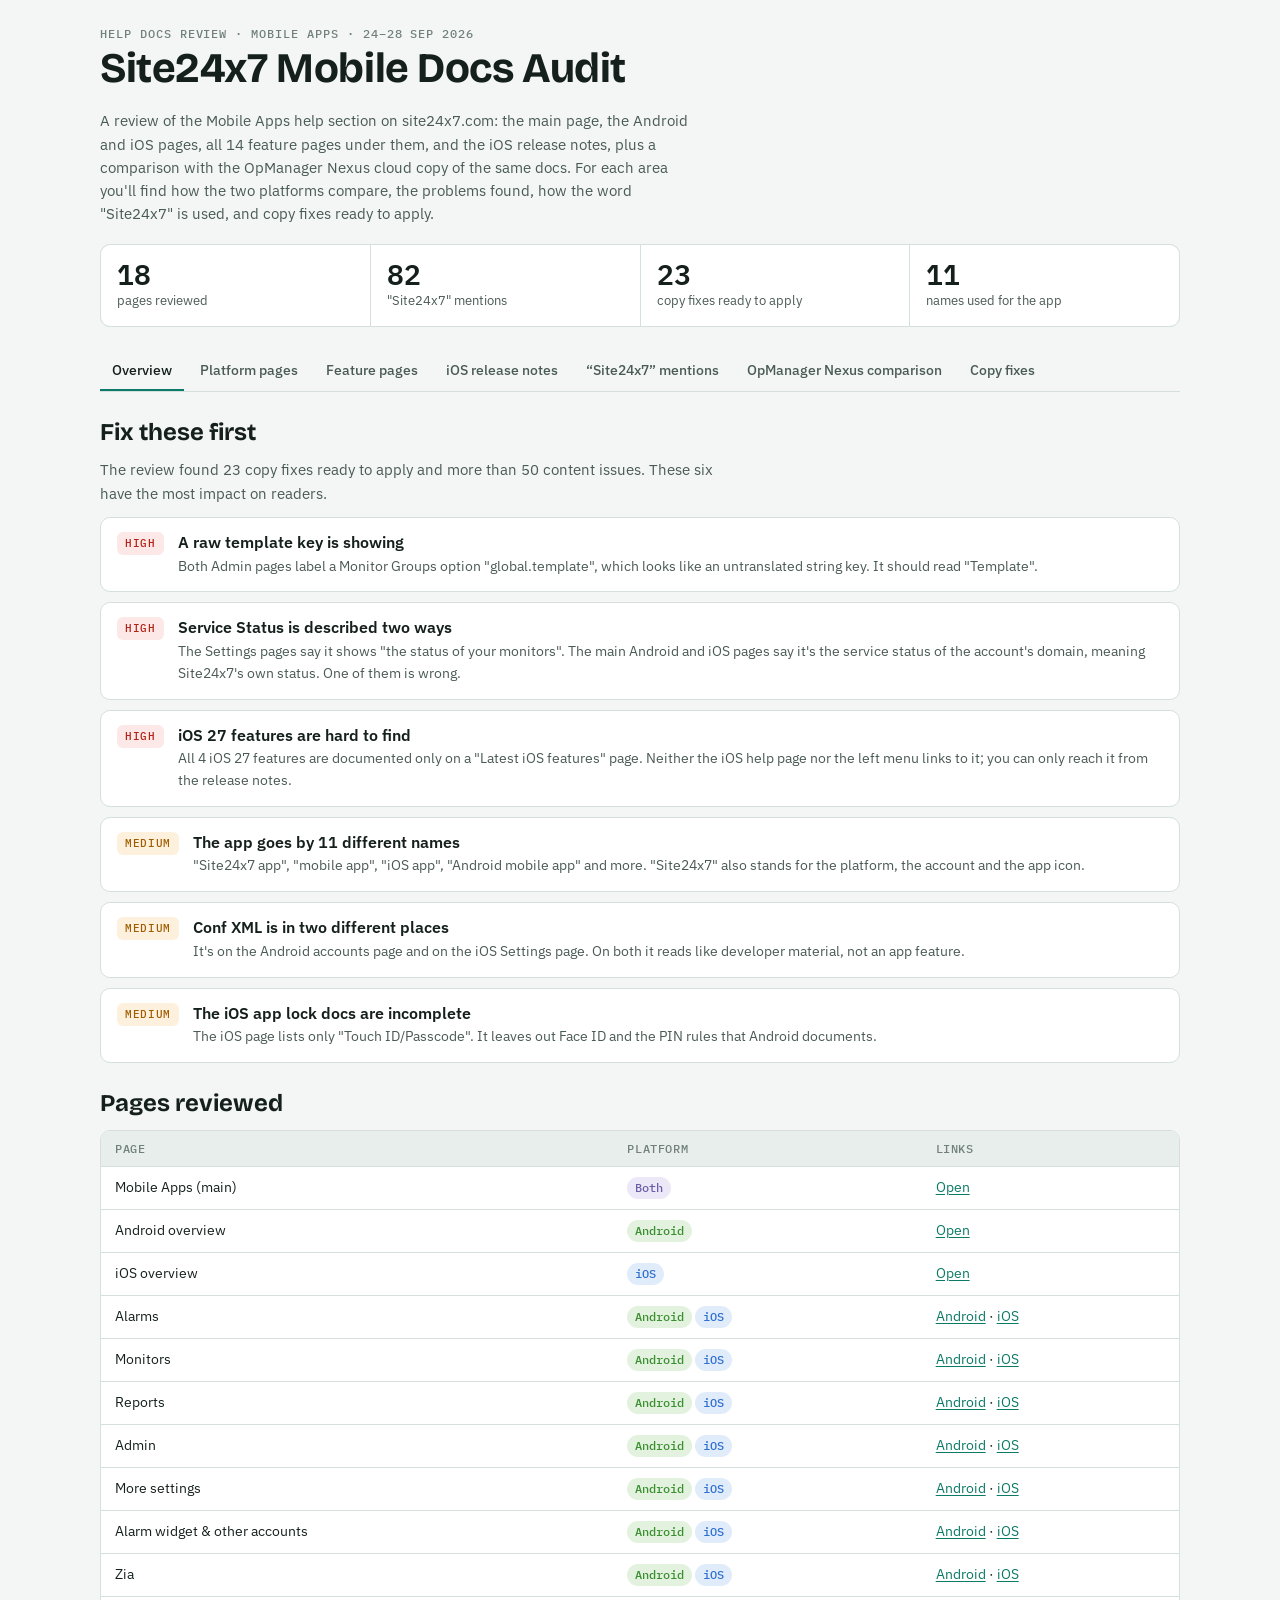
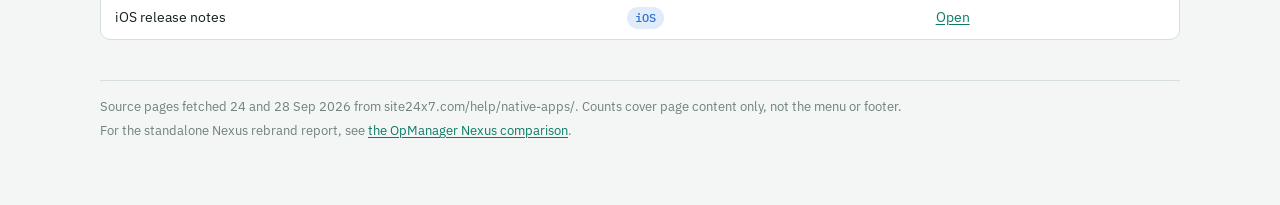
==== audit/index.html @ b295de71 "Add full Site24x7 mobile docs audit under /audit Link it from the Nexus comparison and back, and des" ====
<!doctype html>
<html lang="en">
<head>
<meta charset="utf-8">
<meta name="viewport" content="width=device-width, initial-scale=1, viewport-fit=cover">
<meta name="robots" content="noindex, nofollow">
<meta name="description" content="Review of the Site24x7 Mobile Apps help pages, compared with their OpManager Nexus cloud copies.">
<title>Site24x7 Mobile Docs Audit</title>
<link rel="preconnect" href="https://fonts.googleapis.com">
<link rel="preconnect" href="https://fonts.gstatic.com" crossorigin>
<link rel="stylesheet" href="https://fonts.googleapis.com/css2?family=Bricolage+Grotesque:opsz,wght@12..96,500;12..96,700&family=IBM+Plex+Sans:wght@400;500;600&family=IBM+Plex+Mono:wght@400;500&display=swap">
<style>
:root{
  --ground:#F3F6F5; --surface:#FFFFFF; --sunk:#E8EEEC; --ink:#15201D; --ink-2:#4A5A55; --ink-3:#71807B;
  --line:#D5DFDC; --accent:#0B7A66; --accent-ink:#FFFFFF; --accent-soft:#DDF1EC;
  --android:#3A8F2F; --android-soft:#E3F2DF; --ios:#2F6FD0; --ios-soft:#E1ECFB; --both:#6B5CA8; --both-soft:#ECE8F7;
  --crit:#B42318; --crit-soft:#FCE9E7; --warn:#A15C00; --warn-soft:#FDF0DC;
  --display:"Bricolage Grotesque", "Avenir Next", system-ui, sans-serif;
  --body:"IBM Plex Sans", system-ui, -apple-system, "Segoe UI", sans-serif;
  --mono:"IBM Plex Mono", ui-monospace, "SF Mono", Menlo, monospace;
}
@media (prefers-color-scheme: dark){
  :root:not([data-theme="light"]){
    color-scheme:dark;
    --ground:#0F1614; --surface:#16201D; --sunk:#1D2926; --ink:#E6EEEB; --ink-2:#A9B8B3; --ink-3:#7F8F8A;
    --line:#2A3834; --accent:#3CC4A6; --accent-ink:#06201A; --accent-soft:#163A32;
    --android:#7BCB6E; --android-soft:#1C3319; --ios:#78A8F2; --ios-soft:#172A45; --both:#AD9EEA; --both-soft:#2A2442;
    --crit:#F2877C; --crit-soft:#3A1C19; --warn:#EDB25C; --warn-soft:#3A2A12;
  }
}
:root[data-theme="dark"]{
  color-scheme:dark;
  --ground:#0F1614; --surface:#16201D; --sunk:#1D2926; --ink:#E6EEEB; --ink-2:#A9B8B3; --ink-3:#7F8F8A;
  --line:#2A3834; --accent:#3CC4A6; --accent-ink:#06201A; --accent-soft:#163A32;
  --android:#7BCB6E; --android-soft:#1C3319; --ios:#78A8F2; --ios-soft:#172A45; --both:#AD9EEA; --both-soft:#2A2442;
  --crit:#F2877C; --crit-soft:#3A1C19; --warn:#EDB25C; --warn-soft:#3A2A12;
}
*{box-sizing:border-box}
img{max-width:100%}
[hidden]{display:none!important}
body{background:var(--ground);color:var(--ink);font:15px/1.55 var(--body);margin:0}
a{color:var(--accent);text-underline-offset:2px}
a:focus-visible,button:focus-visible,input:focus-visible,select:focus-visible{outline:2px solid var(--accent);outline-offset:2px}
.wrap{max-width:1120px;margin:0 auto;padding-inline:20px;padding-block:28px 64px}
header.top{display:grid;gap:18px;margin-bottom:22px}
.eyebrow{font:500 12px/1 var(--mono);letter-spacing:.08em;text-transform:uppercase;color:var(--ink-3)}
h1{font:700 clamp(28px,4.2vw,42px)/1.08 var(--display);margin:6px 0 0;text-wrap:balance;letter-spacing:-.01em}
.lede{color:var(--ink-2);max-width:66ch;margin:0}
.stats{display:grid;grid-template-columns:repeat(4,minmax(0,1fr));gap:1px;background:var(--line);border:1px solid var(--line);border-radius:10px;overflow:hidden}
.stat{background:var(--surface);padding:14px 16px;display:grid;gap:2px}
.stat b{font:600 28px/1.1 var(--mono);font-variant-numeric:tabular-nums}
.stat span{color:var(--ink-2);font-size:13px}
nav.tabs{position:sticky;top:env(safe-area-inset-top,0px);z-index:5;background:var(--ground);display:flex;gap:4px;overflow-x:auto;border-bottom:1px solid var(--line);margin-bottom:26px;scrollbar-width:none}
nav.tabs button{flex:none;background:none;border:0;border-bottom:2px solid transparent;color:var(--ink-2);font:500 14px var(--body);padding:12px 12px 10px;cursor:pointer}
nav.tabs button[aria-selected="true"]{color:var(--ink);border-bottom-color:var(--accent)}
nav.tabs button:hover{color:var(--ink)}
section.panel{display:grid;gap:26px}
h2{font:700 24px/1.2 var(--display);margin:0;text-wrap:balance}
h3{font:600 16px/1.3 var(--body);margin:0}
p{margin:0}
.intro{color:var(--ink-2);max-width:70ch}
.block{display:grid;gap:12px}
.card{background:var(--surface);border:1px solid var(--line);border-radius:10px;padding:18px}
.tablebox{overflow-x:auto;border:1px solid var(--line);border-radius:10px;background:var(--surface)}
table{border-collapse:collapse;width:100%;font-size:14px}
th,td{text-align:left;padding:10px 14px;border-bottom:1px solid var(--line);vertical-align:top}
th{font:500 12px var(--mono);letter-spacing:.05em;text-transform:uppercase;color:var(--ink-3);background:var(--sunk);white-space:nowrap}
tr:last-child td{border-bottom:0}
td.num{font-family:var(--mono);font-variant-numeric:tabular-nums;text-align:right;white-space:nowrap}
.q{font-family:var(--mono);font-size:13px;background:var(--sunk);padding:1px 5px;border-radius:4px;word-break:break-word}
.pill{display:inline-flex;align-items:center;gap:5px;font:500 12px/1 var(--mono);padding:5px 8px;border-radius:999px;white-space:nowrap}
.p-android{background:var(--android-soft);color:var(--android)}
.p-ios{background:var(--ios-soft);color:var(--ios)}
.p-both{background:var(--both-soft);color:var(--both)}
.yes{color:var(--accent);font-weight:600}
.no{color:var(--ink-3)}
.prio{display:grid;gap:10px;counter-reset:p;padding:0;margin:0;list-style:none}
.prio li{display:grid;grid-template-columns:auto 1fr;gap:14px;align-items:start;background:var(--surface);border:1px solid var(--line);border-radius:10px;padding:14px 16px}
.sev{font:500 11px/1 var(--mono);letter-spacing:.06em;text-transform:uppercase;padding:6px 8px;border-radius:6px;white-space:nowrap}
.sev.crit{background:var(--crit-soft);color:var(--crit)}
.sev.warn{background:var(--warn-soft);color:var(--warn)}
.prio p{color:var(--ink-2);font-size:14px;margin-top:3px}
.two{display:grid;grid-template-columns:repeat(2,minmax(0,1fr));gap:16px}
ul.plain{margin:0;padding-left:18px;display:grid;gap:6px}
ul.plain li::marker{color:var(--ink-3)}
.issues{margin:0;padding:0;list-style:none;display:grid;gap:8px}
.issues li{padding:10px 12px 10px 14px;border-left:3px solid var(--warn);background:var(--surface);border-radius:0 8px 8px 0;font-size:14px}
.issues li.crit{border-left-color:var(--crit)}
.chips{display:flex;flex-wrap:wrap;gap:6px}
.chip{background:var(--surface);border:1px solid var(--line);color:var(--ink-2);font:500 13px var(--body);padding:7px 12px;border-radius:999px;cursor:pointer}
.chip[aria-pressed="true"]{background:var(--ink);color:var(--ground);border-color:var(--ink)}
.feat-head{display:flex;flex-wrap:wrap;justify-content:space-between;gap:10px;align-items:baseline}
.srcs{font-size:13px;color:var(--ink-3);display:flex;gap:12px}
.common{font-size:14px;color:var(--ink-2)}
.common b{color:var(--ink)}
.bars{display:grid;gap:10px}
.bar-row{display:grid;grid-template-columns:minmax(120px,190px) 1fr;gap:12px;align-items:center}
.bar-label{font-size:13px;color:var(--ink-2)}
.bar-set{display:grid;gap:3px}
.bar{display:flex;align-items:center;gap:8px;font:500 12px var(--mono);font-variant-numeric:tabular-nums;color:var(--ink-2)}
.bar i{display:block;height:12px;border-radius:0 3px 3px 0;min-width:2px}
.bar.a i{background:var(--android)} .bar.i i{background:var(--ios)} .bar.s i{background:var(--both)}
.legend{display:flex;gap:14px;font-size:13px;color:var(--ink-2);flex-wrap:wrap}
.legend span::before{content:"";display:inline-block;width:10px;height:10px;border-radius:2px;margin-right:6px;vertical-align:-1px;background:var(--c)}
.names{display:grid;grid-template-columns:repeat(auto-fill,minmax(230px,1fr));gap:8px}
.name{background:var(--surface);border:1px solid var(--line);border-radius:8px;padding:10px 12px;display:grid;gap:3px}
.name code{font:500 13px var(--mono)}
.name span{font-size:12px;color:var(--ink-3)}
.filters{display:flex;flex-wrap:wrap;gap:10px;align-items:center}
.filters input,.filters select{font:14px var(--body);color:var(--ink);background:var(--surface);border:1px solid var(--line);border-radius:8px;padding:8px 10px}
.filters input{flex:1 1 220px;min-width:0}
.count{font:500 13px var(--mono);color:var(--ink-3)}
.copy{background:none;border:1px solid var(--line);color:var(--ink-2);font:500 12px var(--mono);padding:4px 8px;border-radius:6px;cursor:pointer;white-space:nowrap}
.copy:hover{color:var(--ink);border-color:var(--ink-3)}
.fix-new{color:var(--accent)}
footer{margin-top:40px;padding-top:16px;border-top:1px solid var(--line);font-size:13px;color:var(--ink-3);display:grid;gap:4px}
@media (max-width:760px){
  .stats{grid-template-columns:repeat(2,minmax(0,1fr))}
  .two{grid-template-columns:1fr}
  .bar-row{grid-template-columns:1fr;gap:4px}
  .wrap{padding-inline:16px}
}
@media (prefers-reduced-motion:no-preference){ .panel{animation:fade .2s ease-out} @keyframes fade{from{opacity:.4}to{opacity:1}} }
</style>
</head>
<body>
<div class="wrap">
  <header class="top">
    <div>
      <div class="eyebrow">Help docs review · Mobile Apps · 24–28 Sep 2026</div>
      <h1>Site24x7 Mobile Docs Audit</h1>
    </div>
    <p class="lede">A review of the Mobile Apps help section on site24x7.com: the main page, the Android and iOS pages, all 14 feature pages under them, and the iOS release notes, plus a comparison with the OpManager Nexus cloud copy of the same docs. For each area you'll find how the two platforms compare, the problems found, how the word "Site24x7" is used, and copy fixes ready to apply.</p>
    <div class="stats" role="list">
      <div class="stat" role="listitem"><b>18</b><span>pages reviewed</span></div>
      <div class="stat" role="listitem"><b>82</b><span>"Site24x7" mentions</span></div>
      <div class="stat" role="listitem"><b>23</b><span>copy fixes ready to apply</span></div>
      <div class="stat" role="listitem"><b>11</b><span>names used for the app</span></div>
    </div>
  </header>

  <nav class="tabs" role="tablist" aria-label="Sections" id="tabs"></nav>
  <main id="view"></main>

  <footer>
    <span>Source pages fetched 24 and 28 Sep 2026 from site24x7.com/help/native-apps/. Counts cover page content only, not the menu or footer.</span>
    <span>For the standalone Nexus rebrand report, see <a href="../">the OpManager Nexus comparison</a>.</span>
  </footer>
</div>

<script>
const H = "https://www.site24x7.com/help/native-apps/";
const esc = s => String(s).replace(/[&<>"]/g, c => ({"&":"&amp;","<":"&lt;",">":"&gt;",'"':"&quot;"}[c]));
const q = s => `<span class="q">${esc(s)}</span>`;
const pill = p => `<span class="pill p-${p.toLowerCase()}">${p}</span>`;
const yn = v => v === true ? '<span class="yes">Yes</span>' : v === false ? '<span class="no">No</span>' : esc(v);
const table = (head, rows) => `<div class="tablebox"><table><thead><tr>${head.map(h=>`<th>${h}</th>`).join("")}</tr></thead><tbody>${rows.map(r=>`<tr>${r.map(c=>`<td>${c}</td>`).join("")}</tr>`).join("")}</tbody></table></div>`;

/* ---------- data ---------- */
const PRIORITIES = [
  ["crit","A raw template key is showing","Both Admin pages label a Monitor Groups option \"global.template\", which looks like an untranslated string key. It should read \"Template\"."],
  ["crit","Service Status is described two ways","The Settings pages say it shows \"the status of your monitors\". The main Android and iOS pages say it's the service status of the account's domain, meaning Site24x7's own status. One of them is wrong."],
  ["crit","iOS 27 features are hard to find","All 4 iOS 27 features are documented only on a \"Latest iOS features\" page. Neither the iOS help page nor the left menu links to it; you can only reach it from the release notes."],
  ["warn","The app goes by 11 different names","\"Site24x7 app\", \"mobile app\", \"iOS app\", \"Android mobile app\" and more. \"Site24x7\" also stands for the platform, the account and the app icon."],
  ["warn","Conf XML is in two different places","It's on the Android accounts page and on the iOS Settings page. On both it reads like developer material, not an app feature."],
  ["warn","The iOS app lock docs are incomplete","The iOS page lists only \"Touch ID/Passcode\". It leaves out Face ID and the PIN rules that Android documents."]
];

const PAGES = [
  ["Mobile Apps (main)","Shared","", H, 17],
  ["Android overview","Android","", H+"android/", 6],
  ["iOS overview","iOS","", H+"ios/", 9],
  ["Alarms","Android","iOS", ["android/alarms.html","ios/alarms.html"], [1,2]],
  ["Monitors","Android","iOS", ["android/monitors.html","ios/monitors.html"], [2,2]],
  ["Reports","Android","iOS", ["android/reports.html","ios/reports.html"], [1,1]],
  ["Admin","Android","iOS", ["android/admin.html","ios/admin.html"], [10,10]],
  ["More settings","Android","iOS", ["android/android-settings.html","ios/ios-settings.html"], [3,3]],
  ["Alarm widget & other accounts","Android","iOS", ["android/msp-bu-accounts.html","ios/msp-bu-accounts.html"], [3,1]],
  ["Zia","Android","iOS", ["android/zia-bot.html","ios/zia-bot.html"], [4,4]],
  ["iOS release notes","iOS","", H+"ios/release-notes.html", 3]
];

const PLATFORM_MATRIX = [
  ["Multi-account and multi-data-center sign-in",true,true],["IT Health and Anomaly widgets",true,true],["Test notifications",true,true],
  ["Themes (dark, light, system)",true,true],["Time zone setting",true,true],["Better monitor details",true,true],
  ["Alarm shortcuts by long press",true,true],["Service status",true,true],["Try Demo (view-only)",true,true],["Zia",true,true],
  ["1x1 widget",true,false],["Share reports as PDF",false,true],["Comments language preference",false,true],["NOC View",false,true],["Siri Shortcuts",false,true]
];

const FEATURES = [
 {id:"alarms", name:"Alarms", match:"Close", paths:["android/alarms.html","ios/alarms.html"],
  lead:"Both pages group alerts by monitor name and severity and share the same structure. iOS adds two Apple Intelligence summaries and a long-press action menu.",
  common:"an Alarms/Anomalies filter; alarm status (Critical, Trouble, Down, Config Error) with counts; RCA for Trouble and Down alarms; comments; assigning technicians; an icon bar; home-screen shortcuts; anomaly filters.",
  diff:[["Downtime reasons","Not covered","Reasons section, plus an Apple Intelligence explanation (iOS 26)"],["Comment summary","Not covered","Apple Intelligence summary of the whole thread"],["Editing comments","\"Click Copy/Edit/Delete a comment\"","Long press to Copy, Edit or Delete"],["Long-press menu","Create Shortcut only","Technician, Assign, Maintenance, Delete, Create Shortcut"],["Shortcut steps","Long press the alarm","Long press the Site24x7 app icon"]],
  issues:[[0,"Both pages drop the icon name from one step: \"Click the  to assign a technician\" (Android) and \"Click on the to assign\" (iOS)."],[0,"The titles are capitalized differently: \"Android app: Alarms\" vs \"iOS App: Alarms\"."],[0,"Both say \"Click\" throughout, though touch screens use \"Tap\". iOS mixes the two."],[0,"The last intro bullet, \"Maximize monitoring effectiveness\", repeats the other bullets without adding a feature."]]},
 {id:"monitors", name:"Monitors", match:"Close", paths:["android/monitors.html","ios/monitors.html"],
  lead:"The two pages are nearly identical. iOS adds NOC View and drops Create Shortcut from the monitor menu.",
  common:"a Monitors / Monitor Types / Monitor Groups filter; a status count panel; the Summary, Outages History, Inventory, Log Report and Config Error tabs; server-only tabs; Poll Now, Schedule Maintenance, Suspend, Delete; Quick Add Monitor.",
  diff:[["Opening the monitor menu","Three-dots menu","Long press the monitor"],["Create Shortcut (1x1 widget)","Yes","Not listed"],["NOC View","Not covered","Up to 1,000 monitors per group as colored tiles"],["Log Report","Custom time frame","Custom time frame, plus a time filter"],["Graph icon entry","\"Performance Report\"","Labelled \"PDF Generation\", but the text describes the Performance Report"]],
  issues:[[1,"iOS: \"navigate tot he Monitor page\" is a typo."],[1,"iOS: the \"PDF Generation\" label doesn't match its text."],[0,"iOS: \"Monitors Types\" should be \"Monitor Types\"."],[0,"Both: the Monitor Types steps are garbled: \"Click the Monitors() and  Monitor Types option is the default option…\""],[0,"Both: \"OUTAGES HISTORY: Specify the duration…\" suggests the user enters something. The tab shows downtime periods."],[0,"Both: Processes says \"on your Windows server\". Check whether Linux servers are covered too."],[0,"Both: the tab names are in all capitals (SUMMARY, INVENTORY), unlike every other label."],[0,"iOS: \"We can display up to 1K monitors\" switches to \"we\"."],[0,"Both: the intro ends with filler (\"…will empower you to maintain optimal operational efficiency\")."]]},
 {id:"reports", name:"Reports", match:"Close", paths:["android/reports.html","ios/reports.html"],
  lead:"The shortest pair, about 200 words each. Both cover Outages and SLA reports, and iOS adds PDF sharing.",
  common:"open Reports from the bottom bar; Outages (duration, start, end, error message); SLAs (Availability, Response Time, Composite); a time and date filter.",
  diff:[["PDF sharing of outages","Not covered","Share icon, then pick an app"],["SLA wording","\"Help organizations define…\"","\"Our SLA management helps…\""]],
  issues:[[0,"Android: \"SLAs: Help organizations define…\" makes the report the subject of \"Help\", which doesn't read correctly."],[0,"Both: the page is thin. It has no steps for opening a single outage or SLA, and only 2 images (Android) and 3 (iOS)."],[0,"The main Android page lists RCA under reports, but this page never mentions RCA."]]},
 {id:"admin", name:"Admin", match:"Near identical", paths:["android/admin.html","ios/admin.html"],
  lead:"This is the longest pair, about 1,700 words each. The content is the same on both platforms; only capitalization and small wording differ.",
  common:"Inventory, User Management, Configuration Profile, Server Monitor, Poller, Operations, Report Settings, Share, Developer (Device Key) and IT Automation.",
  diff:[["Page title","\"Android app: Administrative actions\"","\"iOS app: Admin\""],["Operations Dashboard","One line","Adds \"Embed options are simple and valuable for a NOC.\""]],
  issues:[[1,"Both: a raw \"global.template\" key shows as an option label under Monitor Groups."],[0,"Android: the section list says \"Poller\" but the heading says \"Pollers\"."],[0,"Both: \"a Uptime Button\" and \"a SLA setting\" should be \"an\"."],[0,"iOS: \"Clicking theTag icon\" is missing a space."],[0,"Both: menu paths mix capitals, e.g. \"Admin > INVENTORY\" but \"Admin > Report Settings\"."],[0,"Both: grammar problems such as \"Help the monitor to operate using…\" and \"Get the list of users… and displays their role\"."],[0,"Both: \"Our system stores data for up to 30 days\" slips into \"we\" voice."],[0,"iOS: the Mobile Network Poller turns \"an Android device\" into a monitoring location. The iOS page needs a note that it's Android-only."],[0,"Both: check \"130 global monitoring locations\" against the current count."]]},
 {id:"settings", name:"More settings", match:"Least alike", paths:["android/android-settings.html","ios/ios-settings.html"],
  lead:"The platforms differ most on this page: iOS has four sections or options that Android lacks, and the app lock works differently.",
  common:"profile header; Add Account; time zone; notifications and tones; Custom Dashboard; Scheduled Maintenance; Newsletter; Service Status; bottom-bar customization; Trigger Test Alert; Debug Notification; Shake to Share Feedback; Theme; Close Account; Sign out.",
  diff:[["Bottom-bar customization","\"Edit Navigation\"","\"Tab Customization\""],["App lock","PIN, sign-out after 6 failed tries, biometric unlock, PIN timeout of 1, 5 or 10 min","\"Touch ID/Passcode\" only"],["Notification summary","Not covered","Apple Intelligence summary of the top 25 notifications"],["Ongoing maintenance bar","Not covered","Floating bar with the time left"],["Siri Shortcuts","Not covered","Super Admin, Admin, Operator"],["Conf XML","Not covered","Section on widget ordering"]],
  issues:[[1,"Both: Service Status is described as \"the status of your monitors\". The main pages say it's the service status of the account's domain."],[0,"Android: \"the statues Up, Down…\" should be \"statuses\"."],[0,"iOS: the title \"iOS app: iOS settings\" says \"iOS\" twice."],[0,"iOS: \"Touch ID/Passcode\" leaves out Face ID and the PIN rules."],[0,"The same feature is called \"Edit Navigation\" and \"Tab Customization\". Check which one the apps actually use."],[0,"iOS: Conf XML reads like developer material, not an app setting."],[0,"iOS: step 2 of Add Account drops the final \"Click Sign-in\"."],[0,"Both: the heading \"More () Settings\" has an icon that didn't render."],[0,"Both: the intro describes the doc (\"we provide clear instructions\") instead of the screen."]]},
 {id:"accounts", name:"Alarm widget & other accounts", match:"Partial", paths:["android/msp-bu-accounts.html","ios/msp-bu-accounts.html"],
  lead:"Both pages cover MSP and BU accounts. Only Android covers the alarm widget, and Android also carries the Conf XML note that iOS puts under Settings.",
  common:"the MSP Dashboard (customer status by group, search, alarms, notifications, settings); the Business Unit Portal (list, search, settings); a link under More to return to either.",
  diff:[["Link text on the platform page","\"Alarm widget & other accounts\"","\"Other accounts\""],["Page title","\"Alarms widget, MSP, and BU accounts\"","\"MSP and BU accounts\""],["Alarm widget","Yes","Not covered"],["Conf XML note","Here, as \"Developer's note\"","Under More settings instead"]],
  issues:[[0,"The link text and page title don't match. \"Alarm widget\", \"Alarms widget\" and \"Alarm's widget\" are all used."],[1,"Conf XML sits on this page on Android and on the Settings page on iOS."],[0,"iOS: there's no widget section, even though the main iOS page promotes widgets."],[0,"Both: \"Logging in with your MSP account, will take you…\" has an extra comma."],[0,"Both: \"the MSP Dashboard link available in the More\" is missing a word."],[0,"Both: it's unclear what \"Display the list of notifications available to customers\" means."],[0,"Android: the intro is 5 sentences of overview with no instructions."]]},
 {id:"zia", name:"Zia", match:"Near identical", paths:["android/zia-bot.html","ios/zia-bot.html"],
  lead:"The two Zia pages match most closely of all the pairs. They differ only in one iOS design line and the sample questions.",
  common:"prerequisites (latest app, a valid account, an LLM integration); six capabilities; copy, listen and rating feedback; three sample scenarios.",
  diff:[["Design note","None","\"Built with the latest Liquid Glass UI design\""],["Outage scenario returns","Monitors, reason, time down","Monitors, severity, time down"],["RCA sample question","\"Can you provide me the alerts and the RCA report?\"","\"Why is my server down?\""],["Voice sample question","\"What are the current statuses of the available monitors?\"","\"How is my website performing today?\""]],
  issues:[[0,"Both: \"a valid integration with the LLM\" doesn't say which LLM, or who sets it up."],[0,"The outage answer lists \"reason\" on Android and \"severity\" on iOS."],[0,"Both: \"help us improve future responses\" slips into \"we\" voice."],[0,"iOS: the \"Liquid Glass UI design\" line is marketing copy with no instructions attached."],[0,"Both: the title \"Using Zia in the Site24x7 … mobile app\" uses a different pattern from every other feature page."]]}
];

const RELEASES = [
  ["iOS 27","14 Sep 2026","New","Extra-large widgets","Operations View and Monitor Groups widgets on the Home Screen","Latest iOS features page only"],
  ["iOS 27","14 Sep 2026","New","On-screen awareness","Siri AI summarizes Monitor, Alarm and Anomaly Details","Latest iOS features page only"],
  ["iOS 27","14 Sep 2026","New","Siri AI actions in Spotlight","Assign technicians, add comments, open monitors by status","Latest iOS features page only"],
  ["iOS 27","14 Sep 2026","Enhancement","Liquid Glass optimization","Transparency and opacity follow system settings","Latest iOS features page only"],
  ["iOS 26","6 Sep 2025","New","Liquid Glass","New design: rounded corners, fluid overlays, search","Zia page (one line)"],
  ["iOS 26","6 Sep 2025","New","Ongoing maintenance updates","Floating bar showing ongoing maintenance","More settings"],
  ["iOS 26","6 Sep 2025","New","Reason analysis","Explains why an alarm fired, with suggested fixes","Alarms"],
  ["iOS 26","6 Sep 2025","New","Comment summaries","One-tap summary of long comment threads","Alarms"],
  ["iOS 26","6 Sep 2025","New","Notification summaries","Summary of the top 25 notifications","More settings"]
];

const NAMES = [
  ["Site24x7 app","Main page, overviews"],["Site24x7 mobile app","Overviews, Admin, Settings"],["Site24x7 mobile apps","Main page heading"],
  ["Site24x7 apps","Main page, related articles"],["Site24x7 iPad app","Main page"],["Site24x7 tablet app","Main page"],
  ["Site24x7 Android app","Every Android feature page"],["Site24x7 iOS app","Every iOS feature page, release notes"],
  ["Site24x7 Android mobile app","Zia (Android)"],["Site24x7 iOS mobile app","Zia (iOS)"],["Site24x7 mobile app for iOS","Release notes"]
];

const FIXES = [
  ["iOS overview","iOS","IT Health and Anomalie widgets","IT Health and Anomaly widgets"],
  ["iOS overview","iOS","different data-centre accounts","different data center accounts"],
  ["iOS overview","iOS","address issues and optimize operations from anywhere promptly","address issues promptly and optimize operations from anywhere"],
  ["Admin","Both","global.template","Template"],
  ["Monitors","iOS","navigate tot he Monitor page","navigate to the Monitor page"],
  ["Monitors","iOS","Monitors Types","Monitor Types"],
  ["Monitors","iOS","PDF Generation: Click the graph icon…","Performance Report: Click the graph icon…"],
  ["More settings","Android","tones for the statues Up, Down…","tones for the statuses Up, Down…"],
  ["More settings","iOS","iOS app: iOS settings","iOS app: Settings"],
  ["Admin","iOS","Clicking theTag icon","Clicking the Tag icon"],
  ["Admin","Both","a Uptime Button","an Uptime Button"],
  ["Admin","Both","a SLA setting","an SLA setting"],
  ["Admin","Android","Section list \"Poller\", heading \"Pollers\"","Use \"Poller\" for both"],
  ["Alarms","iOS","iOS App: Alarms","iOS app: Alarms"],
  ["Alarms","Both","Click the  to assign / Click on the to assign","Tap the Assign Technician icon to assign"],
  ["Other accounts","Both","Logging in with your MSP account, will take you","Logging in with your MSP account will take you"],
  ["Other accounts","Android","Alarm's widget","Alarm widget"],
  ["iOS release notes","iOS","iOS 27 | [ 14 September 2026]","iOS 27 — 14 September 2026"],
  ["iOS release notes","iOS","Operations View and Monitor Groups , providing","Operations View and Monitor Groups, providing"],
  ["iOS release notes","iOS","from the Home Screen .","from the Home Screen."],
  ["iOS release notes","iOS","Monitor Details, Alarm Details , and Anomaly Details","Monitor Details, Alarm Details, and Anomaly Details"],
  ["iOS release notes","iOS","in Down , Critical , or Trouble status","in Down, Critical, or Trouble status"],
  ["iOS release notes","iOS","help documentation .","help documentation."]
];

/* ---------- views ---------- */
const issuesList = arr => `<ul class="issues">${arr.map(([c,t])=>`<li class="${c?"crit":""}">${esc(t)}</li>`).join("")}</ul>`;

const VIEWS = {
 overview:{label:"Overview", render:()=>`
  <section class="panel">
    <div class="block"><h2>Fix these first</h2><p class="intro">The review found 23 copy fixes ready to apply and more than 50 content issues. These six have the most impact on readers.</p>
      <ol class="prio">${PRIORITIES.map(([s,t,d])=>`<li><span class="sev ${s}">${s==="crit"?"High":"Medium"}</span><div><h3>${esc(t)}</h3><p>${esc(d)}</p></div></li>`).join("")}</ol></div>
    <div class="block"><h2>Pages reviewed</h2>
      ${table(["Page","Platform","Links"],PAGES.map(p=>{
        const links = Array.isArray(p[3]) ? `<a href="${H+p[3][0]}" target="_blank" rel="noopener">Android</a> · <a href="${H+p[3][1]}" target="_blank" rel="noopener">iOS</a>` : `<a href="${p[3]}" target="_blank" rel="noopener">Open</a>`;
        const plat = p[2] ? pill("Android")+" "+pill("iOS") : (p[1]==="Shared"?pill("Both"):pill(p[1]));
        return [esc(p[0]),plat,links];}))}
    </div>
  </section>`},
 platform:{label:"Platform pages", render:()=>`
  <section class="panel">
    <div class="block"><h2>Main page, Android and iOS</h2><p class="intro">The <a href="${H}" target="_blank" rel="noopener">main page</a> covers platforms (iOS, Android, iPad, tablets, TV), the 11 roles that can use the app, and install steps. Sign Up is described only in the Android steps. The <a href="${H}android/" target="_blank" rel="noopener">Android</a> and <a href="${H}ios/" target="_blank" rel="noopener">iOS</a> pages share their overview, benefits, use case and demo sections almost word for word.</p></div>
    <div class="block"><h3>Feature highlights: 10 on both, 4 only on iOS, 1 only on Android</h3>
      ${table(["Feature","Android","iOS"],PLATFORM_MATRIX.map(r=>[esc(r[0]),yn(r[1]),yn(r[2])]))}</div>
    <div class="two">
      <div class="block"><h3>Only on iOS</h3><ul class="plain"><li>Reports can be shared as PDFs</li><li>Comments language preference</li><li>NOC View for monitor groups</li><li>Siri Shortcuts (Super Admin, Admin, Operator)</li><li>A section linking to the iOS release notes</li></ul></div>
      <div class="block"><h3>Issues</h3>${issuesList([[0,"iOS: \"Anomalie widgets\" should be \"Anomaly\"."],[0,"iOS: \"data-centre\" should be \"data center\", as on Android."],[0,"iOS: \"from anywhere promptly\" is in the wrong order."],[0,"The feature page is called \"Alarm widget & other accounts\" on Android and \"Other accounts\" on iOS."]])}</div>
    </div>
  </section>`},
 features:{label:"Feature pages", render:()=>`
  <section class="panel">
    <div class="block"><h2>7 features, Android vs iOS</h2><p class="intro">Each platform page links to the same seven feature pages. Pick a feature to see what both versions share, how they differ, and the problems found.</p>
      <div class="chips" role="group" aria-label="Feature">${FEATURES.map(f=>`<button class="chip" data-f="${f.id}" aria-pressed="false">${esc(f.name)}</button>`).join("")}</div></div>
    <div id="feat"></div>
    <div class="block"><h3>All features at a glance</h3>
      ${table(["Feature","Match","Issues noted"],FEATURES.map(f=>[esc(f.name),esc(f.match),`<span class="q">${f.issues.length}</span>`]))}</div>
  </section>`, after:()=>{
    const pick = id => {
      const f = FEATURES.find(x=>x.id===id) || FEATURES[0];
      document.querySelectorAll("[data-f]").forEach(b=>b.setAttribute("aria-pressed", b.dataset.f===f.id));
      document.getElementById("feat").innerHTML = `
        <div class="card block">
          <div class="feat-head"><h2>${esc(f.name)}</h2><div class="srcs"><a href="${H+f.paths[0]}" target="_blank" rel="noopener">Android page</a><a href="${H+f.paths[1]}" target="_blank" rel="noopener">iOS page</a></div></div>
          <p>${esc(f.lead)}</p>
          <p class="common"><b>Common to both:</b> ${esc(f.common)}</p>
          ${table(["Topic",pill("Android"),pill("iOS")],f.diff.map(r=>r.map(esc)))}
          <h3>Issues (${f.issues.length})</h3>${issuesList(f.issues)}
        </div>`;
      try{localStorage.setItem("audit-feature",f.id)}catch(e){}
    };
    document.querySelectorAll("[data-f]").forEach(b=>b.addEventListener("click",()=>pick(b.dataset.f)));
    let saved=null; try{saved=localStorage.getItem("audit-feature")}catch(e){}
    pick(saved||"alarms");
  }},
 release:{label:"iOS release notes", render:()=>`
  <section class="panel">
    <div class="block"><h2>iOS release notes</h2><p class="intro">The <a href="${H}ios/release-notes.html" target="_blank" rel="noopener">release notes page</a> lists 9 items across two releases. All 5 iOS 26 items appear in the iOS help pages. None of the 4 iOS 27 items do; they're documented only on <a href="${H}ios/features.html" target="_blank" rel="noopener">Latest iOS features in Site24x7</a>, which the help page and left menu don't link to.</p></div>
    ${table(["Release","Date","Type","Item","What it adds","Documented in"],RELEASES.map(r=>[`<span class="q">${r[0]}</span>`,`<span style="white-space:nowrap">${r[1]}</span>`,esc(r[2]),esc(r[3]),esc(r[4]),esc(r[5])]))}
    <div class="block"><h3>Issues</h3>${issuesList([[1,"The Latest iOS features page is hard to find. You can only reach it from the last line of the release notes."],[1,"The main iOS page is behind: its feature highlights don't mention the iOS 27 widgets, on-screen awareness or Spotlight actions."],[0,"The same features have different names: \"Siri AI\" here, \"Apple Intelligence\" and \"Siri Shortcuts\" in the help pages. \"Operations View\" doesn't match the Admin pages' \"Operations Dashboard\"."],[0,"The descriptions don't quite match. The release notes say reason analysis uses \"correlated metrics and logs\"; the Alarms page doesn't mention either."],[0,"The iOS 26 date (6 Sep 2025) is before Apple's public iOS 26 release. Check it against the App Store history."],[0,"No release lists an app version number or build."],[0,"The headings and running text have six stray spaces before commas and periods."]])}</div>
  </section>`},
 mentions:{label:"“Site24x7” mentions", render:()=>{
    const max = 17, w = n => `${Math.max(n/max*100,1.5)}%`;
    const rows = PAGES.map(p=>{
      let bars;
      if(Array.isArray(p[4])) bars = `<div class="bar a"><i style="width:${w(p[4][0])}"></i>${p[4][0]}</div><div class="bar i"><i style="width:${w(p[4][1])}"></i>${p[4][1]}</div>`;
      else { const cls = p[1]==="Android"?"a":p[1]==="iOS"?"i":"s"; bars = `<div class="bar ${cls}"><i style="width:${w(p[4])}"></i>${p[4]}</div>`; }
      return `<div class="bar-row"><div class="bar-label">${esc(p[0])}</div><div class="bar-set">${bars}</div></div>`;}).join("");
    return `
  <section class="panel">
    <div class="block"><h2>The word "Site24x7"</h2><p class="intro">"Site24x7" appears 82 times across the 18 pages: 32 on the main and platform pages, 47 on the feature pages, and 3 in the release notes. The Admin pages have 20 of them. The word is used for three things: the app, the platform or account, and the app icon.</p></div>
    <div class="card block">
      <div class="legend"><span style="--c:var(--android)">Android</span><span style="--c:var(--ios)">iOS</span><span style="--c:var(--both)">Shared page</span></div>
      <div class="bars" role="img" aria-label="Site24x7 mentions per page">${rows}</div>
    </div>
    <div class="block"><h3>11 names for the app</h3><div class="names">${NAMES.map(n=>`<div class="name"><code>${esc(n[0])}</code><span>${esc(n[1])}</span></div>`).join("")}</div></div>
    <div class="block"><h3>What to note</h3><ul class="plain">
      <li><b>Pick one name and use it everywhere.</b> The Admin and Settings pages switch between "Site24x7 Android app" and "Site24x7 mobile app" on the same page.</li>
      <li><b>Keep the app and the platform separate.</b> "Site24x7 roles", "your Site24x7 account" and "log in to Site24x7" mean the platform. "Features supported in Site24x7" means the app but reads as the platform.</li>
      <li><b>Say "app icon" when you mean the icon.</b> "Long press the Site24x7 app" means the home-screen icon.</li>
      <li><b>Almost every feature page opens the same way.</b> 11 of 14 start with "&lt;Feature&gt; in the Site24x7 Android/iOS app…".</li>
      <li><b>One sentence uses the name twice:</b> "…your Site24x7 credentials or Sign Up to start a new account with Site24x7".</li>
    </ul></div>
  </section>`}},
 nexus:{label:"OpManager Nexus comparison", render:()=>{
    const NX = "https://www.localmanageengine.com/it-operations-management/cloud-help/native-apps/";
    const MAP = [["Mobile Apps (main)","17 → 0","None"],["Android overview","6 → 1","One \"Site24x7's\" left in the use case"],["iOS overview","9 → 1","Release-notes link replaced by an inline iOS 26 section; one \"Site24x7's\" left"],["Alarms","1, 2 → 0","None"],["Monitors","2, 2 → 0","None"],["Reports","1, 1 → 0","None"],["Admin","10, 10 → 1, 1","\"site24x7.com\" left in Device Key"],["More settings","3, 3 → 0","None"],["Other accounts","3, 1 → 0","None"],["Zia","4, 4 → 0","None"],["iOS release notes","3 → 0","Heading levels changed"],["Latest iOS features","17 → 0","3 steps reworded; new spacing errors"]];
    const LEFT = [["Android + iOS overview","Use case","\"With Site24x7's instant alerts…\"","\"With OpManager Nexus's instant alerts…\""],["Admin (Android + iOS)","Device Key","\"push performance metrics to site24x7.com\"","The Nexus endpoint, or drop the domain"],["Mobile Apps (main)","App Store buttons ×3","apps.apple.com/…/site24x7/id538759565","Confirm the app Nexus users install"],["Mobile Apps (main)","Play Store button","com.adventnet.webmon.android (Site24x7 app)","Same check"],["Main, Other accounts ×2","Related article","www.site24x7.com/mobile-apps.html","Nexus product page, or remove"],["Zia (Android + iOS)","LLM integration FAQ","support.site24x7.com/…integrate-site24x7-with-openai-chatgpt","A Nexus KB article"]];
    const SHOTS = [["try-demo-android.png","Android overview","Large Site24x7 logo and tagline on the welcome screen"],["try-demo-ios.png","iOS overview","\"ManageEngine Site24x7\" logo and tagline"],["ios27-operations-view-widget.png","Latest iOS features","\"ManageEngine Site24x7\" widget header; app label \"Site24x7\""],["ios27-monitor-group-widget.png","Latest iOS features","Same as above"],["ios27-assign-technician.png","Latest iOS features","\"Site24x7\" in the Spotlight result"],["ios-mobile-notification-settings.png","iOS settings","Every tone named \"Site24x7 (Default)\""],["android_mobile_notifications_os.png","Android settings","System notifications labelled \"Site24x7\""],["android_mobile_alarms_details.png","Android alarms","Commenter \"Site24x7 - Monitoring Service\""],["android-mobile-it-automation-notification.png","Android admin","\"…push notification in the Site24x7 Mobile Application\""],["android-mobile-confirmation-it-automation.png","Android admin","Same dialog"],["mobile-app-banner-tv-app.png","Mobile Apps (main)","Small \"Site24x7\" monitor names in the TV NOC View"]];
    const CONFIRM = [["MSP Dashboard and MSP roles","Does Nexus cloud offer MSP accounts?"],["Business Unit Portal and BU roles","Does Nexus cloud have Business Units?"],["Cost Admin and Cost User roles","Do these roles exist in Nexus?"],["\"130 global monitoring locations\"","Is 130 the Nexus figure?"],["Mobile Network Poller","Is it available in Nexus?"],["Real User Monitors; Log Report \"except APM and RUM\"","Does Nexus support RUM and APM?"],["Sign Up, then add a website URL","Can users sign up for Nexus in the app?"],["Try Demo mode","Does the demo show Nexus data?"],["Monthly Newsletter","Nexus's newsletter or Site24x7's?"],["Service Status","Nexus status or Site24x7 status?"],["Uptime Button, Public Reports, Operations Dashboard","Are these Nexus features?"],["Azure users","Does Nexus support Azure user sign-in?"]];
    const NEW = [[1,"iOS overview: no page links to the iOS release notes any more, so the release notes and Latest iOS features pages can't be reached from the iOS help page."],[1,"iOS overview: the inline section covers iOS 26 only, although the release notes list iOS 27."],[0,"Release notes page title reads \"Online OpManager Nexus\", a leftover of \"Online Help Site24x7\"."],[0,"Release notes: \"What's new\" is plain text under iOS 26 but a heading under iOS 27."],[0,"Latest iOS features: new stray spaces in \"Monitor Groups .\", \"Home Screen .\" (twice), \"Monitors , Alarms , Dashboard ,\", \"Alarm Details ,\"."],[0,"Latest iOS features: missing space in \"on the go.Learn how\"."],[0,"Latest iOS features: the assign-technician step drops \"select Done\". Check it against the app."]];
    return `
  <section class="panel">
    <div class="block"><h2>Site24x7 vs OpManager Nexus cloud</h2><p class="intro">The <a href="${NX}" target="_blank" rel="noopener">OpManager Nexus cloud mobile apps docs</a> are a copy of the Site24x7 docs with the name replaced. 16 of 19 pages are word-for-word the same apart from the rename. 13 references to Site24x7 remain in the text and links, 11 screenshots still show Site24x7 branding, and none of the 23 copy fixes have been applied.</p></div>
    <div class="stats" role="list">
      <div class="stat" role="listitem"><b>95/99</b><span>"Site24x7" mentions renamed</span></div>
      <div class="stat" role="listitem"><b>13 + 11</b><span>Site24x7 references + branded screenshots</span></div>
      <div class="stat" role="listitem"><b>23/23</b><span>copy fixes still open</span></div>
      <div class="stat" role="listitem"><b>7</b><span>new issues on Nexus</span></div>
    </div>
    <div class="block"><h3>Page-by-page</h3>${table(["Page","\"Site24x7\" before → after","Change beyond the rename"],MAP.map(r=>[esc(r[0]),`<span class="q">${esc(r[1])}</span>`,esc(r[2])]))}</div>
    <div class="block"><h3>Rename leftovers to fix</h3>${table(["Page","Where","Now","Change to"],LEFT.map(r=>[esc(r[0]),esc(r[1]),q(r[2]),`<span class="q fix-new">${esc(r[3])}</span>`]))}
    </div>
    <div class="block"><h3>Screenshots: 11 of 82 show Site24x7 branding</h3>
      <p class="intro">All 113 images (82 screenshots, 31 icons) are byte-for-byte copies of the Site24x7 files. Every screenshot was checked with text recognition and by eye. The other 71 screenshots and all icons show only neutral UI and "Zylker" sample data.</p>
      ${table(["Screenshot","Nexus page","What shows"],SHOTS.map(r=>[`<span class="q">${esc(r[0])}</span>`,esc(r[1]),esc(r[2])]))}
      <p class="intro">Also: the Android sign-up screen says "Try other 160+ Monitors" and the iOS Zia screen mentions "alert credits", both Site24x7 claims. The iOS App Settings screenshot shows "Face ID/Passcode", which confirms the Settings text ("Touch ID/Passcode") is out of date.</p></div>
    <div class="block"><h3>Content changes beyond the rename</h3><ul class="plain">
      <li><b>iOS overview:</b> the release-notes link became an inline "Features of iOS 26 with Liquid Glass UI" section.</li>
      <li><b>iOS release notes:</b> same text, but the headings were promoted one level.</li>
      <li><b>Latest iOS features:</b> "Type your comment" became "Enter and Save your comment", "select Done" was dropped, and "Monitor(s)" became "Monitors".</li></ul></div>
    <div class="block"><h3>Site24x7 content to confirm for Nexus</h3>${table(["Claim carried over","Question for the product team"],CONFIRM.map(r=>r.map(esc)))}</div>
    <div class="block"><h3>New issues on the Nexus side</h3>${issuesList(NEW)}
      <p class="intro">All 23 copy fixes and the earlier content issues also apply to Nexus unchanged, as does a broken "android-settings" link on the Monitors page, which returns 404 on both sites.</p></div>
  </section>`}},
 fixes:{label:"Copy fixes", render:()=>`
  <section class="panel">
    <div class="block"><h2>23 copy fixes</h2><p class="intro">These can go in as they are, and every one also appears on the OpManager Nexus cloud pages. Filter by platform or page, or search. Each row has a button that copies the replacement text.</p>
      <div class="filters">
        <input id="fx-q" type="search" placeholder="Search current or suggested text" aria-label="Search fixes">
        <select id="fx-plat" aria-label="Platform"><option value="">All platforms</option><option>Android</option><option>iOS</option><option>Both</option></select>
        <select id="fx-page" aria-label="Page"><option value="">All pages</option>${[...new Set(FIXES.map(f=>f[0]))].map(p=>`<option>${esc(p)}</option>`).join("")}</select>
        <span class="count" id="fx-count"></span>
      </div></div>
    <div id="fx-table"></div>
  </section>`, after:()=>{
    const qi=document.getElementById("fx-q"), pl=document.getElementById("fx-plat"), pg=document.getElementById("fx-page");
    const draw=()=>{
      const s=qi.value.trim().toLowerCase();
      const rows=FIXES.map((f,i)=>[f,i]).filter(([f])=>(!pl.value||f[1]===pl.value)&&(!pg.value||f[0]===pg.value)&&(!s||(f[2]+" "+f[3]).toLowerCase().includes(s)));
      document.getElementById("fx-count").textContent=`${rows.length} of ${FIXES.length}`;
      document.getElementById("fx-table").innerHTML = rows.length ? table(["Page","Platform","Current text","Suggested fix",""],rows.map(([f,i])=>[esc(f[0]),pill(f[1]),q(f[2]),`<span class="q fix-new">${esc(f[3])}</span>`,`<button class="copy" data-i="${i}">Copy fix</button>`])) : `<p class="intro">No fixes match. Clear the search or filters.</p>`;
    };
    [qi,pl,pg].forEach(el=>el.addEventListener("input",draw));
    document.getElementById("fx-table").addEventListener("click",e=>{
      const b=e.target.closest(".copy"); if(!b) return;
      const text=FIXES[+b.dataset.i][3];
      const done=()=>{b.textContent="Copied";setTimeout(()=>b.textContent="Copy fix",1400)};
      if(navigator.clipboard&&navigator.clipboard.writeText){navigator.clipboard.writeText(text).then(done).catch(()=>{b.textContent="Select text"})}else{b.textContent="Select text"}
    });
    draw();
  }}
};

/* ---------- tabs ---------- */
const tabs=document.getElementById("tabs"), view=document.getElementById("view");
const keys=Object.keys(VIEWS);
tabs.innerHTML=keys.map(k=>`<button role="tab" id="t-${k}" data-k="${k}" aria-selected="false">${VIEWS[k].label}</button>`).join("");
function show(k,push){
  if(!VIEWS[k]) k="overview";
  tabs.querySelectorAll("button").forEach(b=>b.setAttribute("aria-selected",b.dataset.k===k));
  view.innerHTML=VIEWS[k].render();
  VIEWS[k].after&&VIEWS[k].after();
  if(push){ try{history.replaceState(null,"","#"+k)}catch(e){location.hash=k} }
}
tabs.addEventListener("click",e=>{const b=e.target.closest("button"); if(b){show(b.dataset.k,true); tabs.scrollIntoView({block:"nearest"});}});
tabs.addEventListener("keydown",e=>{
  if(!["ArrowRight","ArrowLeft"].includes(e.key)) return;
  const i=keys.indexOf(document.activeElement.dataset.k); if(i<0) return;
  const n=keys[(i+(e.key==="ArrowRight"?1:keys.length-1))%keys.length];
  show(n,true); document.getElementById("t-"+n).focus();
});
window.addEventListener("hashchange",()=>show(location.hash.slice(1)));
show(location.hash.slice(1)||"overview");
</script>
</body>
</html>
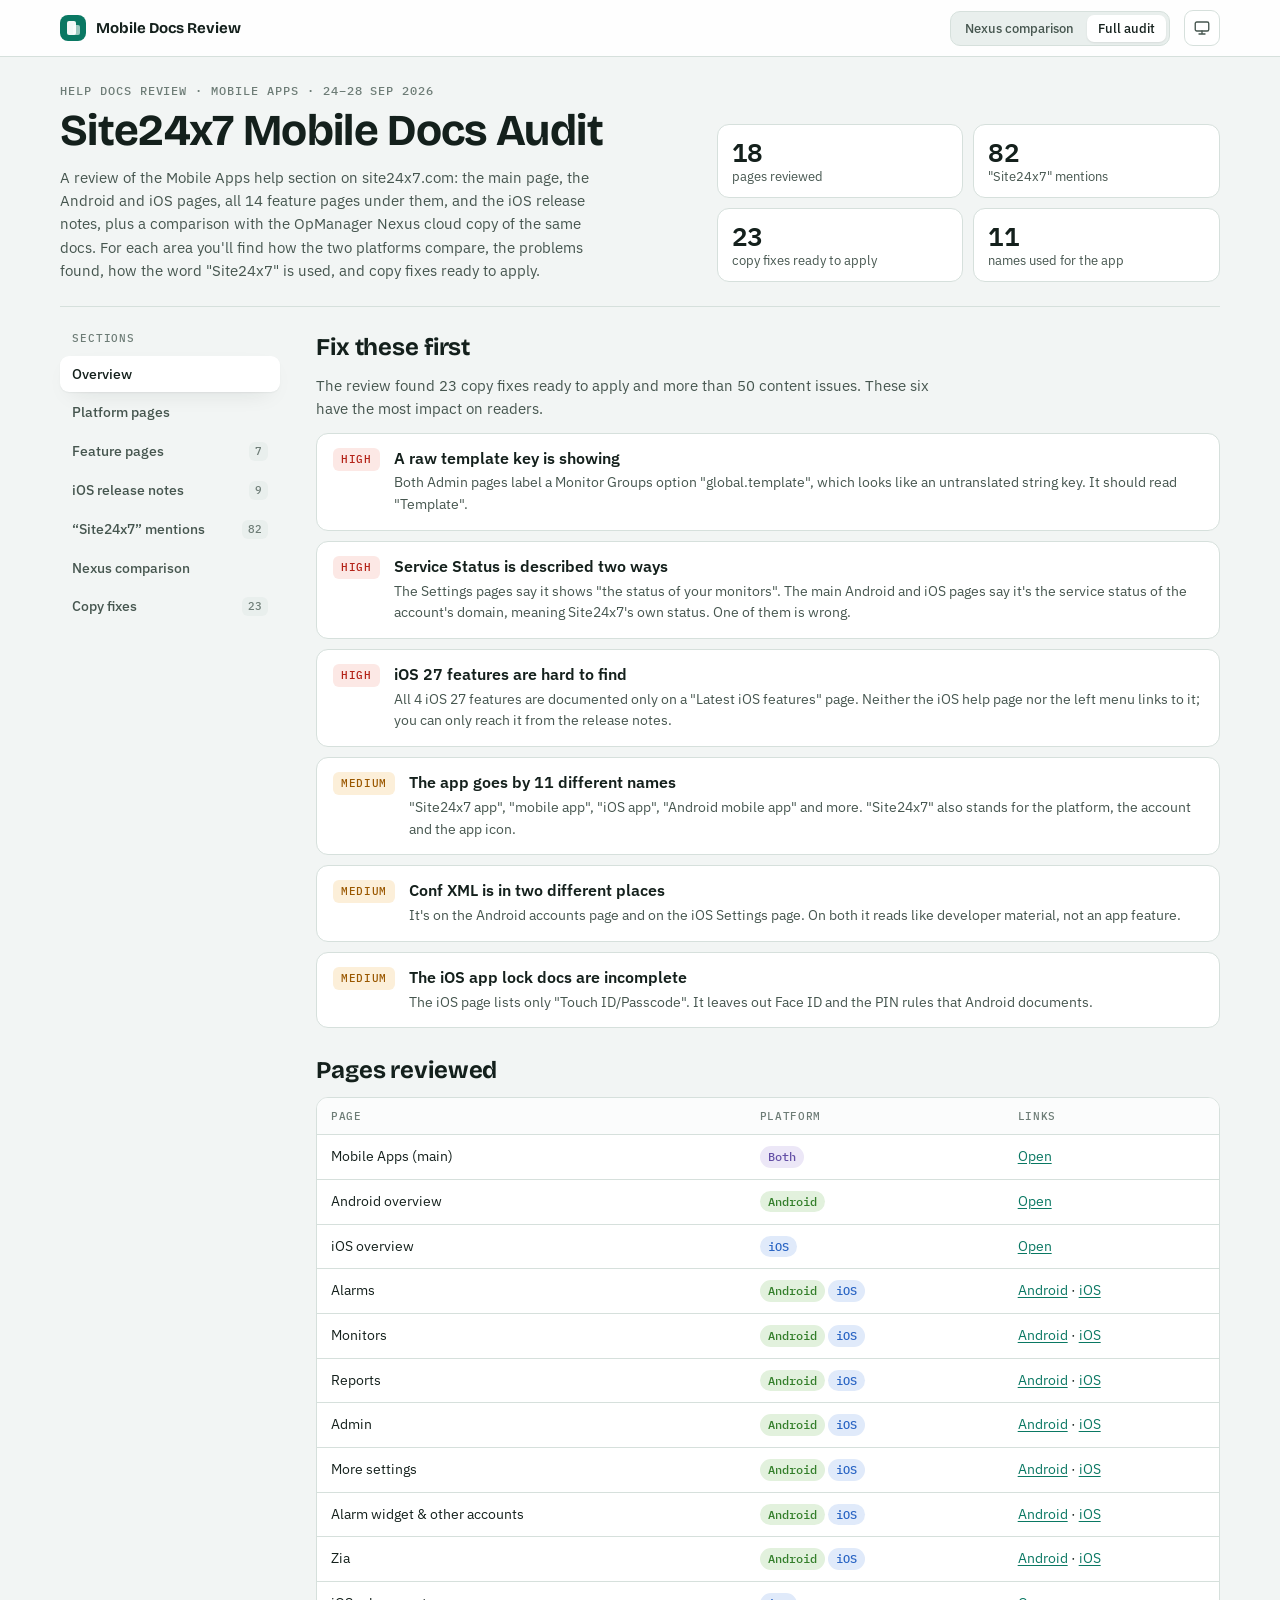
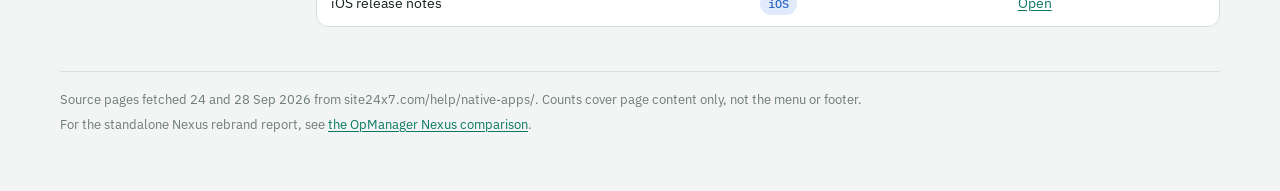
==== commit 183a6eb1: "Redesign both reports with a shared UI - Shared app bar with a switch between the two reports and a " ====
--- a/audit/index.html
+++ b/audit/index.html
@@ -9,138 +9,34 @@
 <link rel="preconnect" href="https://fonts.googleapis.com">
 <link rel="preconnect" href="https://fonts.gstatic.com" crossorigin>
 <link rel="stylesheet" href="https://fonts.googleapis.com/css2?family=Bricolage+Grotesque:opsz,wght@12..96,500;12..96,700&family=IBM+Plex+Sans:wght@400;500;600&family=IBM+Plex+Mono:wght@400;500&display=swap">
-<style>
-:root{
-  --ground:#F3F6F5; --surface:#FFFFFF; --sunk:#E8EEEC; --ink:#15201D; --ink-2:#4A5A55; --ink-3:#71807B;
-  --line:#D5DFDC; --accent:#0B7A66; --accent-ink:#FFFFFF; --accent-soft:#DDF1EC;
-  --android:#3A8F2F; --android-soft:#E3F2DF; --ios:#2F6FD0; --ios-soft:#E1ECFB; --both:#6B5CA8; --both-soft:#ECE8F7;
-  --crit:#B42318; --crit-soft:#FCE9E7; --warn:#A15C00; --warn-soft:#FDF0DC;
-  --display:"Bricolage Grotesque", "Avenir Next", system-ui, sans-serif;
-  --body:"IBM Plex Sans", system-ui, -apple-system, "Segoe UI", sans-serif;
-  --mono:"IBM Plex Mono", ui-monospace, "SF Mono", Menlo, monospace;
-}
-@media (prefers-color-scheme: dark){
-  :root:not([data-theme="light"]){
-    color-scheme:dark;
-    --ground:#0F1614; --surface:#16201D; --sunk:#1D2926; --ink:#E6EEEB; --ink-2:#A9B8B3; --ink-3:#7F8F8A;
-    --line:#2A3834; --accent:#3CC4A6; --accent-ink:#06201A; --accent-soft:#163A32;
-    --android:#7BCB6E; --android-soft:#1C3319; --ios:#78A8F2; --ios-soft:#172A45; --both:#AD9EEA; --both-soft:#2A2442;
-    --crit:#F2877C; --crit-soft:#3A1C19; --warn:#EDB25C; --warn-soft:#3A2A12;
-  }
-}
-:root[data-theme="dark"]{
-  color-scheme:dark;
-  --ground:#0F1614; --surface:#16201D; --sunk:#1D2926; --ink:#E6EEEB; --ink-2:#A9B8B3; --ink-3:#7F8F8A;
-  --line:#2A3834; --accent:#3CC4A6; --accent-ink:#06201A; --accent-soft:#163A32;
-  --android:#7BCB6E; --android-soft:#1C3319; --ios:#78A8F2; --ios-soft:#172A45; --both:#AD9EEA; --both-soft:#2A2442;
-  --crit:#F2877C; --crit-soft:#3A1C19; --warn:#EDB25C; --warn-soft:#3A2A12;
-}
-*{box-sizing:border-box}
-img{max-width:100%}
-[hidden]{display:none!important}
-body{background:var(--ground);color:var(--ink);font:15px/1.55 var(--body);margin:0}
-a{color:var(--accent);text-underline-offset:2px}
-a:focus-visible,button:focus-visible,input:focus-visible,select:focus-visible{outline:2px solid var(--accent);outline-offset:2px}
-.wrap{max-width:1120px;margin:0 auto;padding-inline:20px;padding-block:28px 64px}
-header.top{display:grid;gap:18px;margin-bottom:22px}
-.eyebrow{font:500 12px/1 var(--mono);letter-spacing:.08em;text-transform:uppercase;color:var(--ink-3)}
-h1{font:700 clamp(28px,4.2vw,42px)/1.08 var(--display);margin:6px 0 0;text-wrap:balance;letter-spacing:-.01em}
-.lede{color:var(--ink-2);max-width:66ch;margin:0}
-.stats{display:grid;grid-template-columns:repeat(4,minmax(0,1fr));gap:1px;background:var(--line);border:1px solid var(--line);border-radius:10px;overflow:hidden}
-.stat{background:var(--surface);padding:14px 16px;display:grid;gap:2px}
-.stat b{font:600 28px/1.1 var(--mono);font-variant-numeric:tabular-nums}
-.stat span{color:var(--ink-2);font-size:13px}
-nav.tabs{position:sticky;top:env(safe-area-inset-top,0px);z-index:5;background:var(--ground);display:flex;gap:4px;overflow-x:auto;border-bottom:1px solid var(--line);margin-bottom:26px;scrollbar-width:none}
-nav.tabs button{flex:none;background:none;border:0;border-bottom:2px solid transparent;color:var(--ink-2);font:500 14px var(--body);padding:12px 12px 10px;cursor:pointer}
-nav.tabs button[aria-selected="true"]{color:var(--ink);border-bottom-color:var(--accent)}
-nav.tabs button:hover{color:var(--ink)}
-section.panel{display:grid;gap:26px}
-h2{font:700 24px/1.2 var(--display);margin:0;text-wrap:balance}
-h3{font:600 16px/1.3 var(--body);margin:0}
-p{margin:0}
-.intro{color:var(--ink-2);max-width:70ch}
-.block{display:grid;gap:12px}
-.card{background:var(--surface);border:1px solid var(--line);border-radius:10px;padding:18px}
-.tablebox{overflow-x:auto;border:1px solid var(--line);border-radius:10px;background:var(--surface)}
-table{border-collapse:collapse;width:100%;font-size:14px}
-th,td{text-align:left;padding:10px 14px;border-bottom:1px solid var(--line);vertical-align:top}
-th{font:500 12px var(--mono);letter-spacing:.05em;text-transform:uppercase;color:var(--ink-3);background:var(--sunk);white-space:nowrap}
-tr:last-child td{border-bottom:0}
-td.num{font-family:var(--mono);font-variant-numeric:tabular-nums;text-align:right;white-space:nowrap}
-.q{font-family:var(--mono);font-size:13px;background:var(--sunk);padding:1px 5px;border-radius:4px;word-break:break-word}
-.pill{display:inline-flex;align-items:center;gap:5px;font:500 12px/1 var(--mono);padding:5px 8px;border-radius:999px;white-space:nowrap}
-.p-android{background:var(--android-soft);color:var(--android)}
-.p-ios{background:var(--ios-soft);color:var(--ios)}
-.p-both{background:var(--both-soft);color:var(--both)}
-.yes{color:var(--accent);font-weight:600}
-.no{color:var(--ink-3)}
-.prio{display:grid;gap:10px;counter-reset:p;padding:0;margin:0;list-style:none}
-.prio li{display:grid;grid-template-columns:auto 1fr;gap:14px;align-items:start;background:var(--surface);border:1px solid var(--line);border-radius:10px;padding:14px 16px}
-.sev{font:500 11px/1 var(--mono);letter-spacing:.06em;text-transform:uppercase;padding:6px 8px;border-radius:6px;white-space:nowrap}
-.sev.crit{background:var(--crit-soft);color:var(--crit)}
-.sev.warn{background:var(--warn-soft);color:var(--warn)}
-.prio p{color:var(--ink-2);font-size:14px;margin-top:3px}
-.two{display:grid;grid-template-columns:repeat(2,minmax(0,1fr));gap:16px}
-ul.plain{margin:0;padding-left:18px;display:grid;gap:6px}
-ul.plain li::marker{color:var(--ink-3)}
-.issues{margin:0;padding:0;list-style:none;display:grid;gap:8px}
-.issues li{padding:10px 12px 10px 14px;border-left:3px solid var(--warn);background:var(--surface);border-radius:0 8px 8px 0;font-size:14px}
-.issues li.crit{border-left-color:var(--crit)}
-.chips{display:flex;flex-wrap:wrap;gap:6px}
-.chip{background:var(--surface);border:1px solid var(--line);color:var(--ink-2);font:500 13px var(--body);padding:7px 12px;border-radius:999px;cursor:pointer}
-.chip[aria-pressed="true"]{background:var(--ink);color:var(--ground);border-color:var(--ink)}
-.feat-head{display:flex;flex-wrap:wrap;justify-content:space-between;gap:10px;align-items:baseline}
-.srcs{font-size:13px;color:var(--ink-3);display:flex;gap:12px}
-.common{font-size:14px;color:var(--ink-2)}
-.common b{color:var(--ink)}
-.bars{display:grid;gap:10px}
-.bar-row{display:grid;grid-template-columns:minmax(120px,190px) 1fr;gap:12px;align-items:center}
-.bar-label{font-size:13px;color:var(--ink-2)}
-.bar-set{display:grid;gap:3px}
-.bar{display:flex;align-items:center;gap:8px;font:500 12px var(--mono);font-variant-numeric:tabular-nums;color:var(--ink-2)}
-.bar i{display:block;height:12px;border-radius:0 3px 3px 0;min-width:2px}
-.bar.a i{background:var(--android)} .bar.i i{background:var(--ios)} .bar.s i{background:var(--both)}
-.legend{display:flex;gap:14px;font-size:13px;color:var(--ink-2);flex-wrap:wrap}
-.legend span::before{content:"";display:inline-block;width:10px;height:10px;border-radius:2px;margin-right:6px;vertical-align:-1px;background:var(--c)}
-.names{display:grid;grid-template-columns:repeat(auto-fill,minmax(230px,1fr));gap:8px}
-.name{background:var(--surface);border:1px solid var(--line);border-radius:8px;padding:10px 12px;display:grid;gap:3px}
-.name code{font:500 13px var(--mono)}
-.name span{font-size:12px;color:var(--ink-3)}
-.filters{display:flex;flex-wrap:wrap;gap:10px;align-items:center}
-.filters input,.filters select{font:14px var(--body);color:var(--ink);background:var(--surface);border:1px solid var(--line);border-radius:8px;padding:8px 10px}
-.filters input{flex:1 1 220px;min-width:0}
-.count{font:500 13px var(--mono);color:var(--ink-3)}
-.copy{background:none;border:1px solid var(--line);color:var(--ink-2);font:500 12px var(--mono);padding:4px 8px;border-radius:6px;cursor:pointer;white-space:nowrap}
-.copy:hover{color:var(--ink);border-color:var(--ink-3)}
-.fix-new{color:var(--accent)}
-footer{margin-top:40px;padding-top:16px;border-top:1px solid var(--line);font-size:13px;color:var(--ink-3);display:grid;gap:4px}
-@media (max-width:760px){
-  .stats{grid-template-columns:repeat(2,minmax(0,1fr))}
-  .two{grid-template-columns:1fr}
-  .bar-row{grid-template-columns:1fr;gap:4px}
-  .wrap{padding-inline:16px}
-}
-@media (prefers-reduced-motion:no-preference){ .panel{animation:fade .2s ease-out} @keyframes fade{from{opacity:.4}to{opacity:1}} }
-</style>
+<link rel="stylesheet" href="../assets/ui.css">
+<script src="../assets/shell.js"></script>
 </head>
 <body>
+<a class="skip" href="#view">Skip to content</a>
+<header class="appbar"><div class="appbar-in">
+  <a class="brand" href="../"><span class="mark" aria-hidden="true"></span><span>Mobile Docs Review</span></a>
+  <nav class="switch" aria-label="Reports"><a href="../" >Nexus comparison</a><a href="../audit/" aria-current="page">Full audit</a></nav>
+  <button class="theme" id="theme" type="button" aria-label="Switch theme"></button>
+</div></header>
 <div class="wrap">
-  <header class="top">
+  <section class="hero">
     <div>
       <div class="eyebrow">Help docs review · Mobile Apps · 24–28 Sep 2026</div>
       <h1>Site24x7 Mobile Docs Audit</h1>
-    </div>
-    <p class="lede">A review of the Mobile Apps help section on site24x7.com: the main page, the Android and iOS pages, all 14 feature pages under them, and the iOS release notes, plus a comparison with the OpManager Nexus cloud copy of the same docs. For each area you'll find how the two platforms compare, the problems found, how the word "Site24x7" is used, and copy fixes ready to apply.</p>
+      <p class="lede">A review of the Mobile Apps help section on site24x7.com: the main page, the Android and iOS pages, all 14 feature pages under them, and the iOS release notes, plus a comparison with the OpManager Nexus cloud copy of the same docs. For each area you'll find how the two platforms compare, the problems found, how the word "Site24x7" is used, and copy fixes ready to apply.</p>
+    </div>
     <div class="stats" role="list">
       <div class="stat" role="listitem"><b>18</b><span>pages reviewed</span></div>
       <div class="stat" role="listitem"><b>82</b><span>"Site24x7" mentions</span></div>
       <div class="stat" role="listitem"><b>23</b><span>copy fixes ready to apply</span></div>
       <div class="stat" role="listitem"><b>11</b><span>names used for the app</span></div>
     </div>
-  </header>
-
-  <nav class="tabs" role="tablist" aria-label="Sections" id="tabs"></nav>
-  <main id="view"></main>
+  </section>
+  <div class="layout">
+    <nav class="tabs" role="tablist" aria-label="Sections" id="tabs"></nav>
+    <main id="view" tabindex="-1"></main>
+  </div>
 
   <footer>
     <span>Source pages fetched 24 and 28 Sep 2026 from site24x7.com/help/native-apps/. Counts cover page content only, not the menu or footer.</span>
@@ -154,7 +50,7 @@
 const q = s => `<span class="q">${esc(s)}</span>`;
 const pill = p => `<span class="pill p-${p.toLowerCase()}">${p}</span>`;
 const yn = v => v === true ? '<span class="yes">Yes</span>' : v === false ? '<span class="no">No</span>' : esc(v);
-const table = (head, rows) => `<div class="tablebox"><table><thead><tr>${head.map(h=>`<th>${h}</th>`).join("")}</tr></thead><tbody>${rows.map(r=>`<tr>${r.map(c=>`<td>${c}</td>`).join("")}</tr>`).join("")}</tbody></table></div>`;
+const table = (head, rows) => `<div class="tablebox"><table><thead><tr>${head.map(h=>`<th>${h}</th>`).join("")}</tr></thead><tbody>${rows.map(r=>`<tr>${r.map((c,j)=>`<td data-label="${String(head[j]||"").replace(/<[^>]+>/g,"")}">${c}</td>`).join("")}</tr>`).join("")}</tbody></table></div>`;
 
 /* ---------- data ---------- */
 const PRIORITIES = [
@@ -349,7 +245,7 @@
       <li><b>One sentence uses the name twice:</b> "…your Site24x7 credentials or Sign Up to start a new account with Site24x7".</li>
     </ul></div>
   </section>`}},
- nexus:{label:"OpManager Nexus comparison", render:()=>{
+ nexus:{label:"Nexus comparison", render:()=>{
     const NX = "https://www.localmanageengine.com/it-operations-management/cloud-help/native-apps/";
     const MAP = [["Mobile Apps (main)","17 → 0","None"],["Android overview","6 → 1","One \"Site24x7's\" left in the use case"],["iOS overview","9 → 1","Release-notes link replaced by an inline iOS 26 section; one \"Site24x7's\" left"],["Alarms","1, 2 → 0","None"],["Monitors","2, 2 → 0","None"],["Reports","1, 1 → 0","None"],["Admin","10, 10 → 1, 1","\"site24x7.com\" left in Device Key"],["More settings","3, 3 → 0","None"],["Other accounts","3, 1 → 0","None"],["Zia","4, 4 → 0","None"],["iOS release notes","3 → 0","Heading levels changed"],["Latest iOS features","17 → 0","3 steps reworded; new spacing errors"]];
     const LEFT = [["Android + iOS overview","Use case","\"With Site24x7's instant alerts…\"","\"With OpManager Nexus's instant alerts…\""],["Admin (Android + iOS)","Device Key","\"push performance metrics to site24x7.com\"","The Nexus endpoint, or drop the domain"],["Mobile Apps (main)","App Store buttons ×3","apps.apple.com/…/site24x7/id538759565","Confirm the app Nexus users install"],["Mobile Apps (main)","Play Store button","com.adventnet.webmon.android (Site24x7 app)","Same check"],["Main, Other accounts ×2","Related article","www.site24x7.com/mobile-apps.html","Nexus product page, or remove"],["Zia (Android + iOS)","LLM integration FAQ","support.site24x7.com/…integrate-site24x7-with-openai-chatgpt","A Nexus KB article"]];
@@ -396,7 +292,7 @@
       const s=qi.value.trim().toLowerCase();
       const rows=FIXES.map((f,i)=>[f,i]).filter(([f])=>(!pl.value||f[1]===pl.value)&&(!pg.value||f[0]===pg.value)&&(!s||(f[2]+" "+f[3]).toLowerCase().includes(s)));
       document.getElementById("fx-count").textContent=`${rows.length} of ${FIXES.length}`;
-      document.getElementById("fx-table").innerHTML = rows.length ? table(["Page","Platform","Current text","Suggested fix",""],rows.map(([f,i])=>[esc(f[0]),pill(f[1]),q(f[2]),`<span class="q fix-new">${esc(f[3])}</span>`,`<button class="copy" data-i="${i}">Copy fix</button>`])) : `<p class="intro">No fixes match. Clear the search or filters.</p>`;
+      document.getElementById("fx-table").innerHTML = rows.length ? fixList(rows) : `<p class="empty">No fixes match. Clear the search or filters.</p>`;
     };
     [qi,pl,pg].forEach(el=>el.addEventListener("input",draw));
     document.getElementById("fx-table").addEventListener("click",e=>{
@@ -410,9 +306,14 @@
 };
 
 /* ---------- tabs ---------- */
+VIEWS.features.count=FEATURES.length;
+VIEWS.release.count=RELEASES.length;
+VIEWS.mentions.count=82;
+VIEWS.fixes.count=FIXES.length;
 const tabs=document.getElementById("tabs"), view=document.getElementById("view");
 const keys=Object.keys(VIEWS);
-tabs.innerHTML=keys.map(k=>`<button role="tab" id="t-${k}" data-k="${k}" aria-selected="false">${VIEWS[k].label}</button>`).join("");
+tabs.innerHTML=keys.map(k=>`<button role="tab" id="t-${k}" data-k="${k}" aria-selected="false"><span>${VIEWS[k].label}</span>${VIEWS[k].count!=null?`<span class="n">${VIEWS[k].count}</span>`:""}</button>`).join("");
+function jumpTop(){const l=document.querySelector(".layout"); const y=l.getBoundingClientRect().top+window.scrollY-70; if(window.scrollY>y) window.scrollTo({top:y});}
 function show(k,push){
   if(!VIEWS[k]) k="overview";
   tabs.querySelectorAll("button").forEach(b=>b.setAttribute("aria-selected",b.dataset.k===k));
@@ -420,7 +321,7 @@
   VIEWS[k].after&&VIEWS[k].after();
   if(push){ try{history.replaceState(null,"","#"+k)}catch(e){location.hash=k} }
 }
-tabs.addEventListener("click",e=>{const b=e.target.closest("button"); if(b){show(b.dataset.k,true); tabs.scrollIntoView({block:"nearest"});}});
+tabs.addEventListener("click",e=>{const b=e.target.closest("button"); if(b){show(b.dataset.k,true); jumpTop();}});
 tabs.addEventListener("keydown",e=>{
   if(!["ArrowRight","ArrowLeft"].includes(e.key)) return;
   const i=keys.indexOf(document.activeElement.dataset.k); if(i<0) return;
--- a/assets/ui.css
+++ b/assets/ui.css
@@ -0,0 +1,239 @@
+/* Mobile Docs Review — shared styles for the Nexus comparison and the full audit */
+:root{
+  color-scheme:light;
+  --ground:#F2F5F4; --surface:#FFFFFF; --sunk:#E9EFED; --raise:#FBFCFC;
+  --ink:#14201C; --ink-2:#46564F; --ink-3:#6D7C76; --line:#D6E0DC; --line-2:#C3D0CB;
+  --accent:#0A7863; --accent-2:#0C5F50; --accent-ink:#FFFFFF; --accent-soft:#DCF1EB;
+  --android:#347F2B; --android-soft:#E2F1DD; --ios:#2A65C4; --ios-soft:#E0EAFA; --both:#6450A6; --both-soft:#ECE7F7;
+  --crit:#B42318; --crit-soft:#FCE8E5; --warn:#9A5800; --warn-soft:#FCEFD9;
+  --del-bg:#FCE8E5; --del-ink:#8E1B12; --ins-bg:#DCF1EB; --ins-ink:#07513F;
+  --shadow:0 1px 2px rgba(20,32,28,.06),0 8px 24px -12px rgba(20,32,28,.18);
+  --display:"Bricolage Grotesque","Avenir Next",system-ui,sans-serif;
+  --body:"IBM Plex Sans",system-ui,-apple-system,"Segoe UI",sans-serif;
+  --mono:"IBM Plex Mono",ui-monospace,"SF Mono",Menlo,monospace;
+  --radius:12px; --bar-h:56px;
+}
+@media (prefers-color-scheme: dark){
+  :root:not([data-theme="light"]){
+    color-scheme:dark;
+    --ground:#0D1412; --surface:#141D1A; --sunk:#1A2622; --raise:#17221F;
+    --ink:#E4EDEA; --ink-2:#A7B6B1; --ink-3:#7D8D88; --line:#26332F; --line-2:#33443F;
+    --accent:#3CC3A5; --accent-2:#6BD6BD; --accent-ink:#05201A; --accent-soft:#12352D;
+    --android:#7ACB6C; --android-soft:#1A3117; --ios:#7BA9F3; --ios-soft:#152843; --both:#AE9FEA; --both-soft:#282241;
+    --crit:#F2877C; --crit-soft:#381B18; --warn:#EDB25C; --warn-soft:#382811;
+    --del-bg:#3A1B18; --del-ink:#F6ABA3; --ins-bg:#12352D; --ins-ink:#8FE3CE;
+    --shadow:0 1px 2px rgba(0,0,0,.4),0 10px 28px -14px rgba(0,0,0,.6);
+  }
+}
+:root[data-theme="dark"]{
+  color-scheme:dark;
+  --ground:#0D1412; --surface:#141D1A; --sunk:#1A2622; --raise:#17221F;
+  --ink:#E4EDEA; --ink-2:#A7B6B1; --ink-3:#7D8D88; --line:#26332F; --line-2:#33443F;
+  --accent:#3CC3A5; --accent-2:#6BD6BD; --accent-ink:#05201A; --accent-soft:#12352D;
+  --android:#7ACB6C; --android-soft:#1A3117; --ios:#7BA9F3; --ios-soft:#152843; --both:#AE9FEA; --both-soft:#282241;
+  --crit:#F2877C; --crit-soft:#381B18; --warn:#EDB25C; --warn-soft:#382811;
+  --del-bg:#3A1B18; --del-ink:#F6ABA3; --ins-bg:#12352D; --ins-ink:#8FE3CE;
+  --shadow:0 1px 2px rgba(0,0,0,.4),0 10px 28px -14px rgba(0,0,0,.6);
+}
+
+*{box-sizing:border-box}
+html{-webkit-text-size-adjust:100%;scroll-padding-top:calc(var(--bar-h) + 56px)}
+body{margin:0;background:var(--ground);color:var(--ink);font:15px/1.55 var(--body);padding-bottom:env(safe-area-inset-bottom,0px)}
+img{max-width:100%}
+[hidden]{display:none!important}
+a{color:var(--accent);text-underline-offset:2px}
+a:hover{color:var(--accent-2)}
+:focus-visible{outline:2px solid var(--accent);outline-offset:2px;border-radius:4px}
+p{margin:0}
+h1,h2,h3{text-wrap:balance}
+h2{font:700 clamp(20px,2.4vw,24px)/1.2 var(--display);margin:0;letter-spacing:-.005em}
+h3{font:600 16px/1.3 var(--body);margin:0}
+.skip{position:absolute;left:12px;top:-60px;background:var(--ink);color:var(--ground);padding:8px 12px;border-radius:8px;z-index:50}
+.skip:focus{top:12px}
+
+/* ---------- app bar ---------- */
+.appbar{position:sticky;top:0;z-index:20;background:color-mix(in srgb,var(--surface) 88%,transparent);backdrop-filter:saturate(1.4) blur(10px);-webkit-backdrop-filter:saturate(1.4) blur(10px);border-bottom:1px solid var(--line);padding-top:env(safe-area-inset-top,0px)}
+.appbar-in{max-width:1200px;margin:0 auto;padding-inline:20px;height:var(--bar-h);display:flex;align-items:center;gap:14px}
+.brand{display:flex;align-items:center;gap:10px;color:var(--ink);text-decoration:none;font:700 15px/1 var(--display);white-space:nowrap}
+.brand:hover{color:var(--ink)}
+.mark{width:26px;height:26px;border-radius:8px;background:var(--accent);position:relative;flex:none}
+.mark::before,.mark::after{content:"";position:absolute;background:var(--accent-ink);border-radius:2px}
+.mark::before{left:7px;top:6px;width:9px;height:14px;border-radius:2px;opacity:.95}
+.mark::after{left:13px;top:10px;width:7px;height:10px;opacity:.6}
+.switch{display:flex;background:var(--sunk);border:1px solid var(--line);border-radius:10px;padding:3px;gap:2px;margin-left:auto}
+.switch a{font:500 13px/1 var(--body);color:var(--ink-2);text-decoration:none;padding:7px 11px;border-radius:7px;white-space:nowrap}
+.switch a:hover{color:var(--ink)}
+.switch a[aria-current="page"]{background:var(--surface);color:var(--ink);box-shadow:0 1px 2px rgba(0,0,0,.08)}
+.theme{flex:none;width:36px;height:36px;border-radius:9px;border:1px solid var(--line);background:var(--surface);color:var(--ink-2);display:grid;place-items:center;cursor:pointer}
+.theme:hover{color:var(--ink);border-color:var(--line-2)}
+.theme svg{width:18px;height:18px}
+
+/* ---------- hero ---------- */
+.wrap{max-width:1200px;margin:0 auto;padding-inline:20px;padding-block:26px 56px}
+.hero{display:grid;grid-template-columns:minmax(0,1.25fr) minmax(0,1fr);gap:28px;align-items:end;padding-bottom:24px;border-bottom:1px solid var(--line);margin-bottom:26px}
+.eyebrow{font:500 12px/1.4 var(--mono);letter-spacing:.08em;text-transform:uppercase;color:var(--ink-3)}
+h1{font:700 clamp(28px,4vw,44px)/1.05 var(--display);margin:8px 0 12px;letter-spacing:-.015em}
+.lede{color:var(--ink-2);max-width:62ch;margin:0}
+.stats{display:grid;grid-template-columns:repeat(2,minmax(0,1fr));gap:10px}
+.stat{background:var(--surface);border:1px solid var(--line);border-radius:var(--radius);padding:12px 14px;display:grid;gap:2px;min-width:0}
+.stat b{font:600 26px/1.1 var(--mono);font-variant-numeric:tabular-nums;letter-spacing:-.02em}
+.stat span{color:var(--ink-2);font-size:13px;line-height:1.35}
+
+/* ---------- layout + section nav ---------- */
+.layout{display:grid;grid-template-columns:220px minmax(0,1fr);gap:36px;align-items:start}
+nav.tabs{position:sticky;top:calc(var(--bar-h) + 20px);display:grid;gap:2px}
+nav.tabs::before{content:"Sections";font:500 11px/1 var(--mono);letter-spacing:.08em;text-transform:uppercase;color:var(--ink-3);padding:0 12px 10px}
+nav.tabs button{display:flex;align-items:center;justify-content:space-between;gap:10px;text-align:left;background:none;border:0;border-radius:9px;color:var(--ink-2);font:500 14px/1.3 var(--body);padding:9px 12px;cursor:pointer}
+nav.tabs button:hover{background:var(--sunk);color:var(--ink)}
+nav.tabs button[aria-selected="true"]{background:var(--surface);color:var(--ink);box-shadow:var(--shadow)}
+nav.tabs .n{font:500 11px/1 var(--mono);color:var(--ink-3);background:var(--sunk);padding:4px 6px;border-radius:6px;font-variant-numeric:tabular-nums}
+nav.tabs button[aria-selected="true"] .n{background:var(--accent-soft);color:var(--accent)}
+main{min-width:0;outline:none}
+
+/* ---------- content ---------- */
+section.panel{display:grid;gap:28px;min-width:0}
+section.panel>*{min-width:0}
+.intro{color:var(--ink-2);max-width:72ch}
+.block{display:grid;gap:12px;min-width:0}
+.card{background:var(--surface);border:1px solid var(--line);border-radius:var(--radius);padding:18px;min-width:0}
+.tablebox{overflow-x:auto;border:1px solid var(--line);border-radius:var(--radius);background:var(--surface)}
+table{border-collapse:collapse;width:100%;font-size:14px}
+th,td{text-align:left;padding:11px 14px;border-bottom:1px solid var(--line);vertical-align:top}
+th{font:500 11px/1.3 var(--mono);letter-spacing:.06em;text-transform:uppercase;color:var(--ink-3);background:var(--raise);white-space:nowrap}
+tbody tr:hover td{background:color-mix(in srgb,var(--sunk) 55%,transparent)}
+tr:last-child td{border-bottom:0}
+.q{font-family:var(--mono);font-size:12.5px;background:var(--sunk);padding:2px 6px;border-radius:5px;word-break:break-word;line-height:1.6}
+.fix-new{background:var(--ins-bg);color:var(--ins-ink)}
+.pill{display:inline-flex;align-items:center;font:500 11.5px/1 var(--mono);padding:5px 8px;border-radius:999px;white-space:nowrap}
+.p-android{background:var(--android-soft);color:var(--android)}
+.p-ios{background:var(--ios-soft);color:var(--ios)}
+.p-both,.p-shared{background:var(--both-soft);color:var(--both)}
+.yes{color:var(--accent);font-weight:600}
+.no{color:var(--ink-3)}
+.two{display:grid;grid-template-columns:repeat(2,minmax(0,1fr));gap:18px}
+ul.plain{margin:0;padding-left:18px;display:grid;gap:7px}
+ul.plain li::marker{color:var(--ink-3)}
+
+/* priorities */
+.prio{display:grid;gap:10px;padding:0;margin:0;list-style:none}
+.prio li{display:grid;grid-template-columns:auto 1fr;gap:14px;align-items:start;background:var(--surface);border:1px solid var(--line);border-radius:var(--radius);padding:14px 16px}
+.prio p{color:var(--ink-2);font-size:14px;margin-top:4px}
+.sev{font:500 11px/1 var(--mono);letter-spacing:.06em;text-transform:uppercase;padding:6px 8px;border-radius:6px;white-space:nowrap}
+.sev.crit{background:var(--crit-soft);color:var(--crit)}
+.sev.warn{background:var(--warn-soft);color:var(--warn)}
+
+/* issues */
+.issues{margin:0;padding:0;list-style:none;display:grid;gap:8px}
+.issues li{position:relative;padding:11px 14px 11px 40px;background:var(--surface);border:1px solid var(--line);border-radius:10px;font-size:14px}
+.issues li::before{content:"";position:absolute;left:15px;top:17px;width:10px;height:10px;border-radius:50%;background:var(--warn);box-shadow:0 0 0 4px var(--warn-soft)}
+.issues li.crit::before{background:var(--crit);box-shadow:0 0 0 4px var(--crit-soft)}
+
+/* feature chips */
+.chips{display:flex;flex-wrap:wrap;gap:6px}
+.chip{background:var(--surface);border:1px solid var(--line);color:var(--ink-2);font:500 13px var(--body);padding:7px 12px;border-radius:999px;cursor:pointer}
+.chip:hover{border-color:var(--line-2);color:var(--ink)}
+.chip[aria-pressed="true"]{background:var(--ink);color:var(--ground);border-color:var(--ink)}
+.feat-head{display:flex;flex-wrap:wrap;justify-content:space-between;gap:10px;align-items:baseline}
+.srcs{font-size:13px;display:flex;gap:14px}
+.common{font-size:14px;color:var(--ink-2)}
+.common b{color:var(--ink)}
+
+/* bars */
+.bars{display:grid;gap:10px}
+.bar-row{display:grid;grid-template-columns:minmax(120px,190px) 1fr;gap:12px;align-items:center}
+.bar-label{font-size:13px;color:var(--ink-2)}
+.bar-set{display:grid;gap:3px}
+.bar{display:flex;align-items:center;gap:8px;font:500 12px var(--mono);font-variant-numeric:tabular-nums;color:var(--ink-2)}
+.bar i{display:block;height:12px;border-radius:0 3px 3px 0;min-width:2px}
+.bar.a i{background:var(--android)} .bar.i i{background:var(--ios)} .bar.s i{background:var(--both)}
+.legend{display:flex;gap:14px;font-size:13px;color:var(--ink-2);flex-wrap:wrap}
+.legend span::before{content:"";display:inline-block;width:10px;height:10px;border-radius:2px;margin-right:6px;vertical-align:-1px;background:var(--c)}
+.names{display:grid;grid-template-columns:repeat(auto-fill,minmax(220px,1fr));gap:8px}
+.name{background:var(--surface);border:1px solid var(--line);border-radius:10px;padding:10px 12px;display:grid;gap:3px}
+.name code{font:500 13px var(--mono)}
+.name span{font-size:12px;color:var(--ink-3)}
+
+/* filters + copy fixes */
+.filters{display:flex;flex-wrap:wrap;gap:10px;align-items:center}
+.filters input,.filters select{font:14px var(--body);color:var(--ink);background:var(--surface);border:1px solid var(--line);border-radius:9px;padding:9px 11px;min-width:0}
+.filters input{flex:1 1 240px}
+.filters select{flex:0 1 auto;max-width:100%}
+.count{font:500 13px var(--mono);color:var(--ink-3);margin-left:auto}
+.fixes{list-style:none;margin:0;padding:0;display:grid;gap:8px}
+.fix{display:grid;grid-template-columns:minmax(0,1fr) auto;gap:6px 14px;align-items:center;background:var(--surface);border:1px solid var(--line);border-radius:var(--radius);padding:12px 14px}
+.fix-meta{display:flex;flex-wrap:wrap;align-items:center;gap:8px;font-size:13px;color:var(--ink-2);grid-column:1/-1}
+.fix-meta .origin{font:500 11px/1 var(--mono);letter-spacing:.05em;text-transform:uppercase;color:var(--ink-3)}
+.fix-meta .origin.new{color:var(--warn)}
+.fix-diff{display:flex;flex-wrap:wrap;align-items:center;gap:8px;min-width:0}
+.fix-diff del,.fix-diff ins{font:13px/1.55 var(--mono);padding:3px 8px;border-radius:6px;text-decoration:none;word-break:break-word}
+.fix-diff del{background:var(--del-bg);color:var(--del-ink);text-decoration:line-through;text-decoration-color:color-mix(in srgb,var(--del-ink) 55%,transparent)}
+.fix-diff ins{background:var(--ins-bg);color:var(--ins-ink)}
+.fix-diff .arrow{color:var(--ink-3);font:13px var(--mono)}
+.copy{background:var(--surface);border:1px solid var(--line);color:var(--ink-2);font:500 12px var(--mono);padding:6px 10px;border-radius:8px;cursor:pointer;white-space:nowrap}
+.copy:hover{color:var(--ink);border-color:var(--line-2)}
+.empty{color:var(--ink-2);padding:18px;border:1px dashed var(--line-2);border-radius:var(--radius);text-align:center}
+
+/* verdict + gallery (Nexus report) */
+.verdict{display:grid;grid-template-columns:repeat(3,minmax(0,1fr));gap:12px}
+.verdict .card{display:grid;gap:6px;align-content:start;border-top:3px solid var(--c,var(--line))}
+.verdict .card b{font:600 12px var(--mono);letter-spacing:.06em;text-transform:uppercase;color:var(--c)}
+.verdict .ok{--c:var(--accent)} .verdict .bad{--c:var(--crit)} .verdict .ask{--c:var(--warn)}
+.verdict p{font-size:14px;color:var(--ink-2)}
+.gallery{display:grid;grid-template-columns:repeat(auto-fill,minmax(190px,1fr));gap:14px}
+.shot{background:var(--surface);border:1px solid var(--line);border-radius:var(--radius);overflow:hidden;display:grid;grid-template-rows:auto 1fr;margin:0}
+.shot button{all:unset;cursor:zoom-in;display:block;background:var(--sunk);aspect-ratio:9/16;max-width:100%}
+.shot button:focus-visible{outline:2px solid var(--accent);outline-offset:-2px}
+.shot img{width:100%;height:100%;object-fit:contain;display:block;transition:transform .2s ease}
+.shot button:hover img{transform:scale(1.02)}
+.shot div{padding:10px 12px;display:grid;gap:3px;font-size:13px}
+.shot b{font-weight:600}
+.shot span{color:var(--ink-2)}
+.shot code{font:500 11px var(--mono);color:var(--ink-3);word-break:break-all}
+dialog{border:0;padding:0;background:transparent;max-width:min(92vw,520px)}
+dialog::backdrop{background:rgba(6,12,10,.8)}
+dialog img{max-height:84vh;width:auto;max-width:100%;border-radius:12px;display:block;margin:0 auto}
+dialog p{color:#fff;text-align:center;margin-top:10px;font-size:14px}
+
+footer{margin-top:44px;padding-top:18px;border-top:1px solid var(--line);font-size:13px;color:var(--ink-3);display:grid;gap:5px}
+
+/* ---------- responsive ---------- */
+@media (max-width:1000px){
+  .hero{grid-template-columns:1fr;gap:18px}
+  .stats{grid-template-columns:repeat(4,minmax(0,1fr))}
+  .layout{grid-template-columns:minmax(0,1fr);gap:22px}
+  nav.tabs{top:var(--bar-h);z-index:10;display:flex;gap:4px;overflow-x:auto;scrollbar-width:none;background:var(--ground);margin-inline:-20px;padding:8px 20px;border-bottom:1px solid var(--line);-webkit-mask-image:linear-gradient(90deg,transparent 0,#000 16px,#000 calc(100% - 24px),transparent)}
+  nav.tabs::-webkit-scrollbar{display:none}
+  nav.tabs::before{display:none}
+  nav.tabs button{flex:none;padding:8px 11px}
+  nav.tabs button[aria-selected="true"]{box-shadow:none;background:var(--ink);color:var(--ground)}
+  nav.tabs button[aria-selected="true"] .n{background:color-mix(in srgb,var(--ground) 20%,transparent);color:var(--ground)}
+}
+@media (max-width:760px){
+  .appbar-in{padding-inline:16px;gap:10px}
+  .brand span:last-child{display:none}
+  .switch a{padding:7px 9px;font-size:12.5px}
+  .wrap{padding-inline:16px;padding-block:18px 44px}
+  nav.tabs{margin-inline:-16px;padding-inline:16px}
+  .stats{grid-template-columns:repeat(2,minmax(0,1fr))}
+  .two,.verdict{grid-template-columns:1fr}
+  .bar-row{grid-template-columns:1fr;gap:4px}
+  .count{margin-left:0}
+  /* tables stack into cards */
+  .tablebox{border:0;background:none;overflow:visible}
+  .tablebox table,.tablebox tbody,.tablebox tr,.tablebox td{display:block;width:100%}
+  .tablebox thead{display:none}
+  .tablebox tr{background:var(--surface);border:1px solid var(--line);border-radius:var(--radius);padding:8px 14px;margin-bottom:8px}
+  .tablebox td{border:0;padding:6px 0;display:grid;grid-template-columns:minmax(88px,34%) minmax(0,1fr);gap:10px}
+  .tablebox td::before{content:attr(data-label);font:500 10.5px/1.6 var(--mono);letter-spacing:.06em;text-transform:uppercase;color:var(--ink-3)}
+  .tablebox td[data-label=""]{grid-template-columns:1fr}
+  .tablebox td[data-label=""]::before{display:none}
+  tbody tr:hover td{background:none}
+  .fix{grid-template-columns:1fr}
+  .fix .copy{justify-self:start}
+}
+@media (prefers-reduced-motion:no-preference){
+  .panel{animation:rise .22s ease-out}
+  @keyframes rise{from{opacity:.35;transform:translateY(4px)}to{opacity:1;transform:none}}
+}
+.panel .stats{grid-template-columns:repeat(4,minmax(0,1fr))}
+@media (max-width:760px){.panel .stats{grid-template-columns:repeat(2,minmax(0,1fr))}}
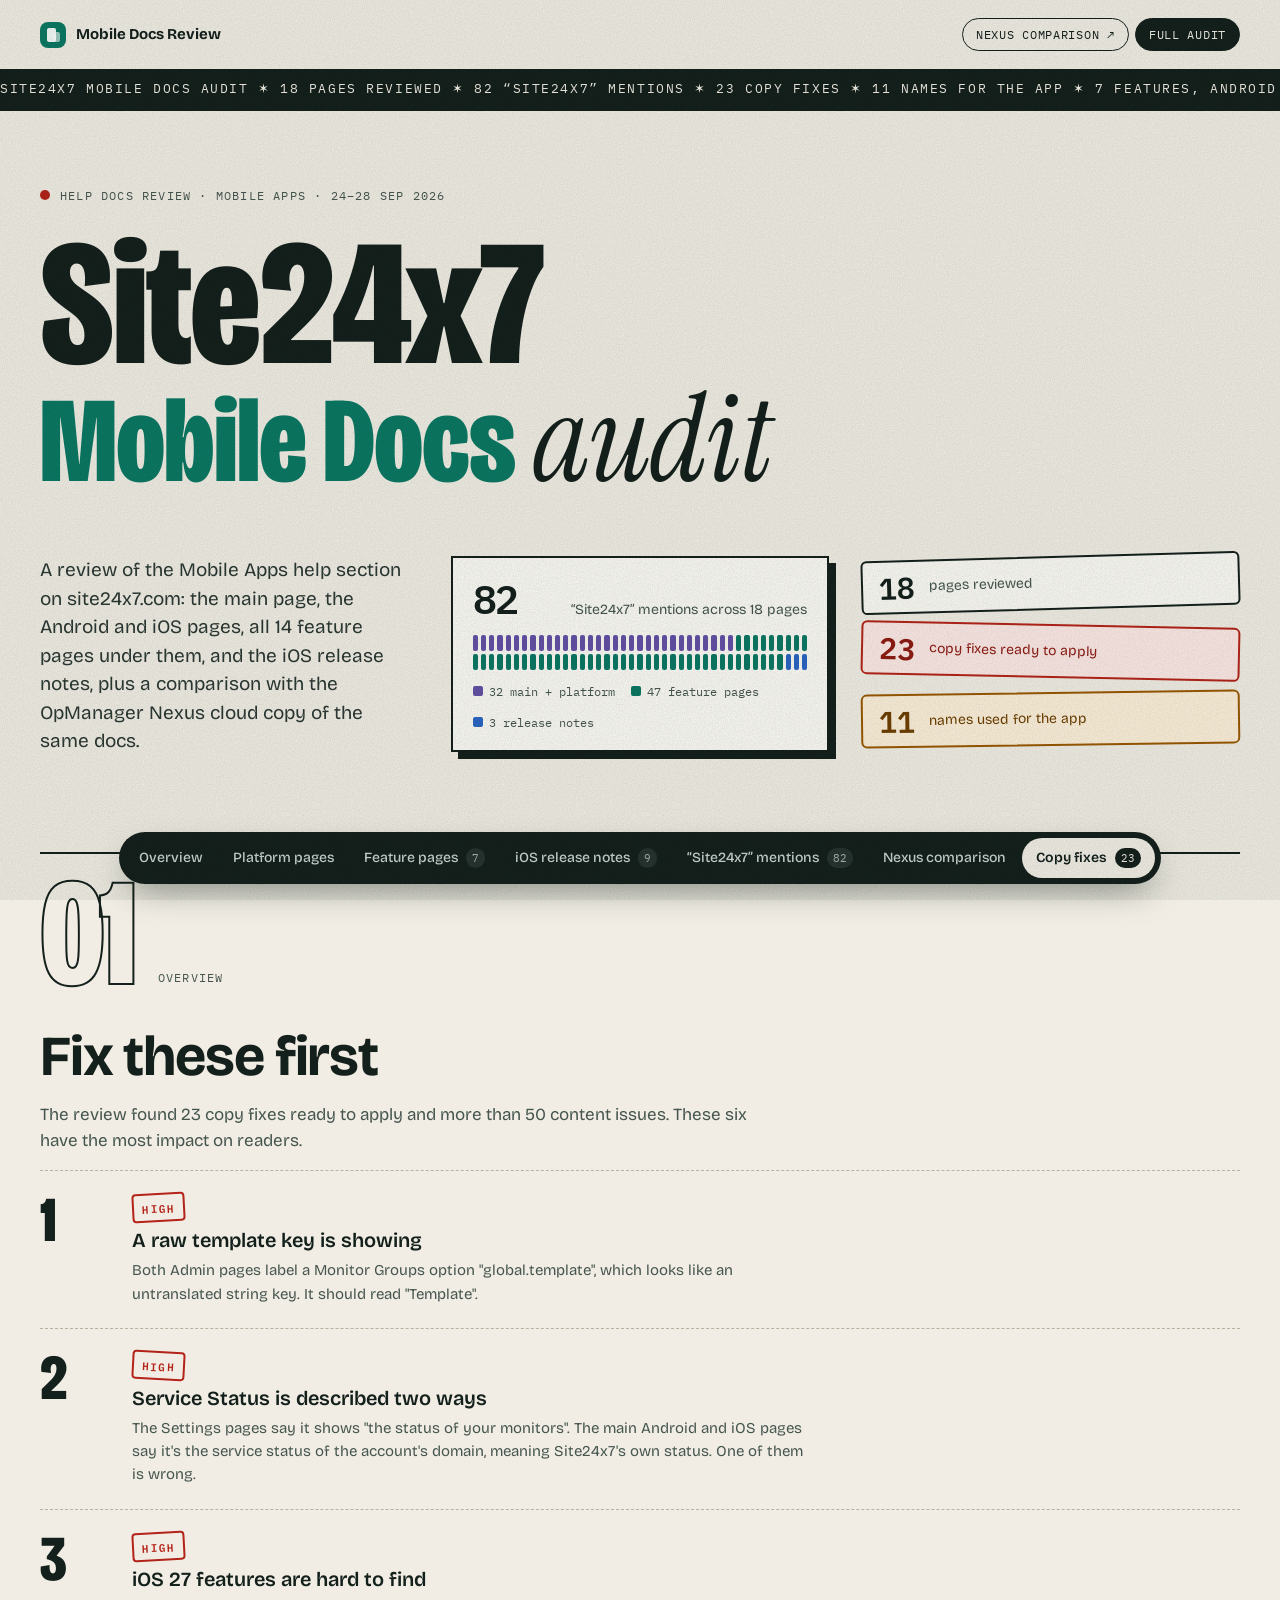
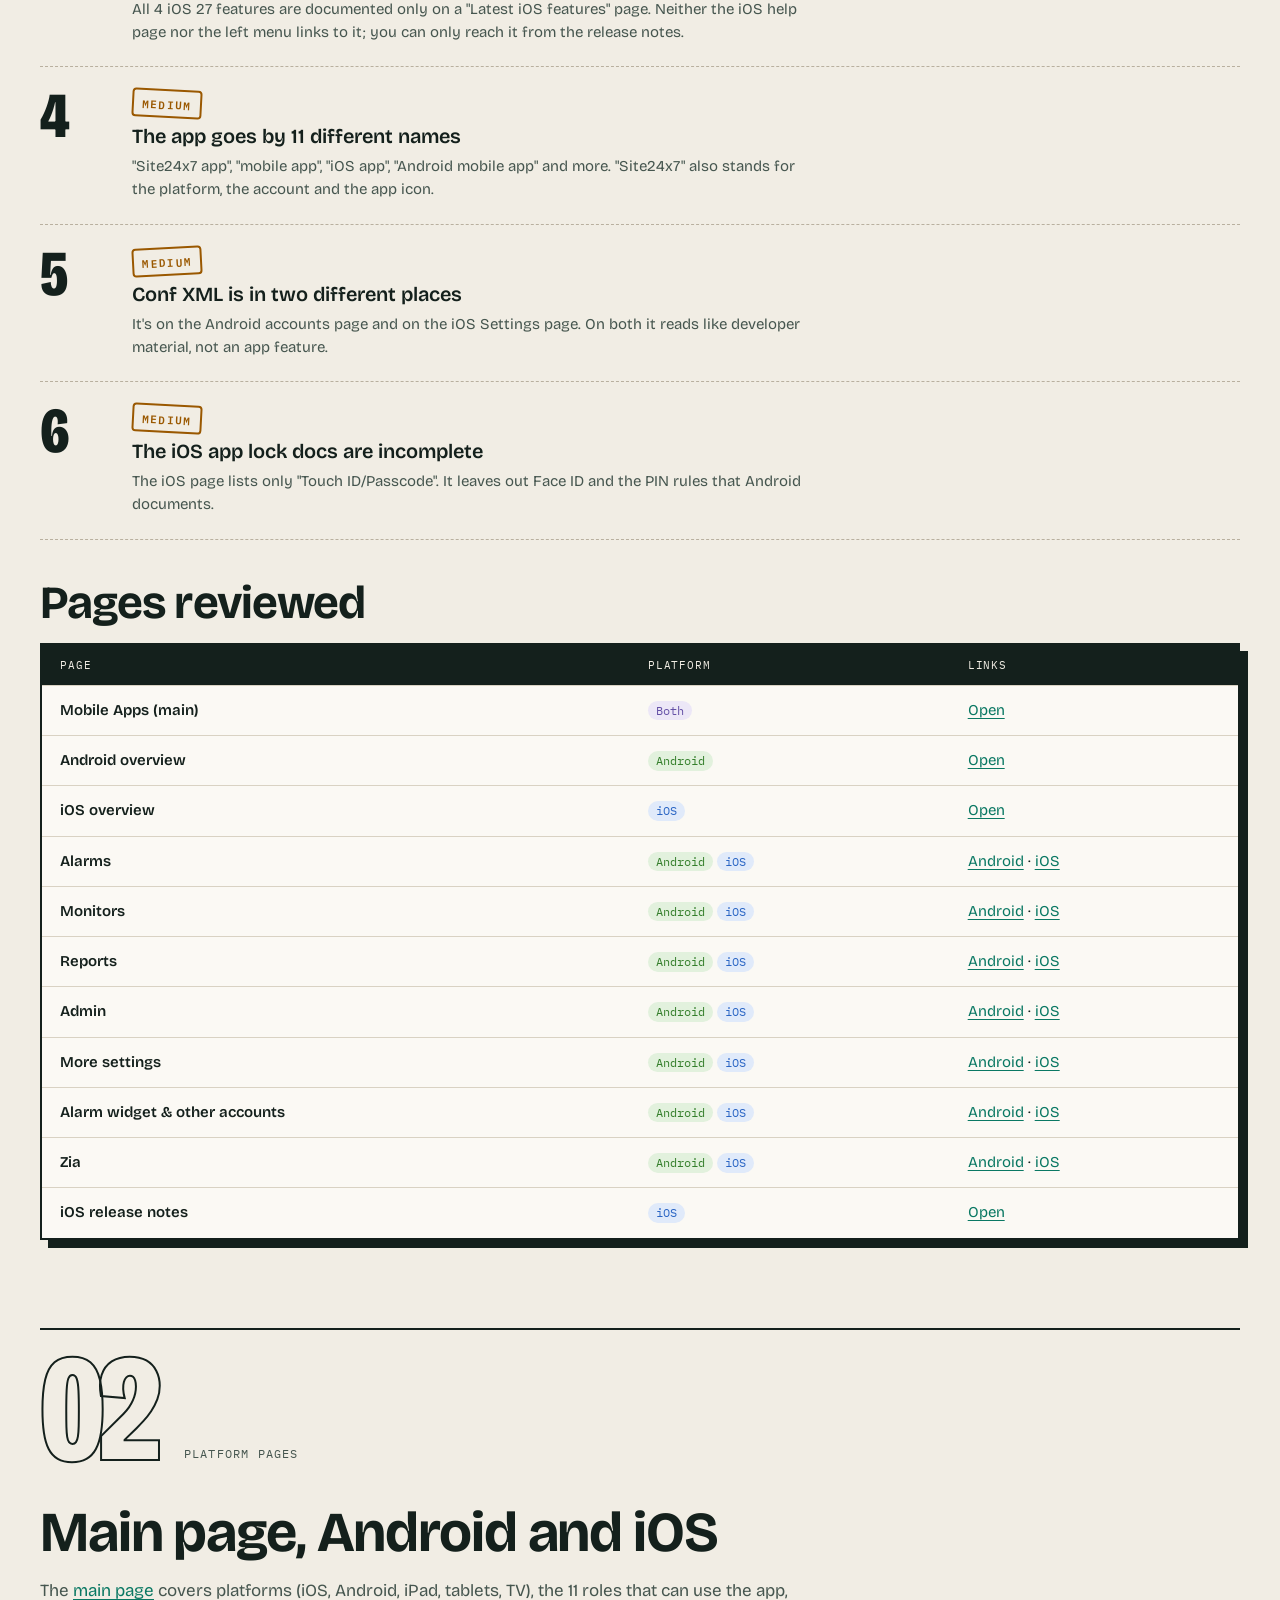
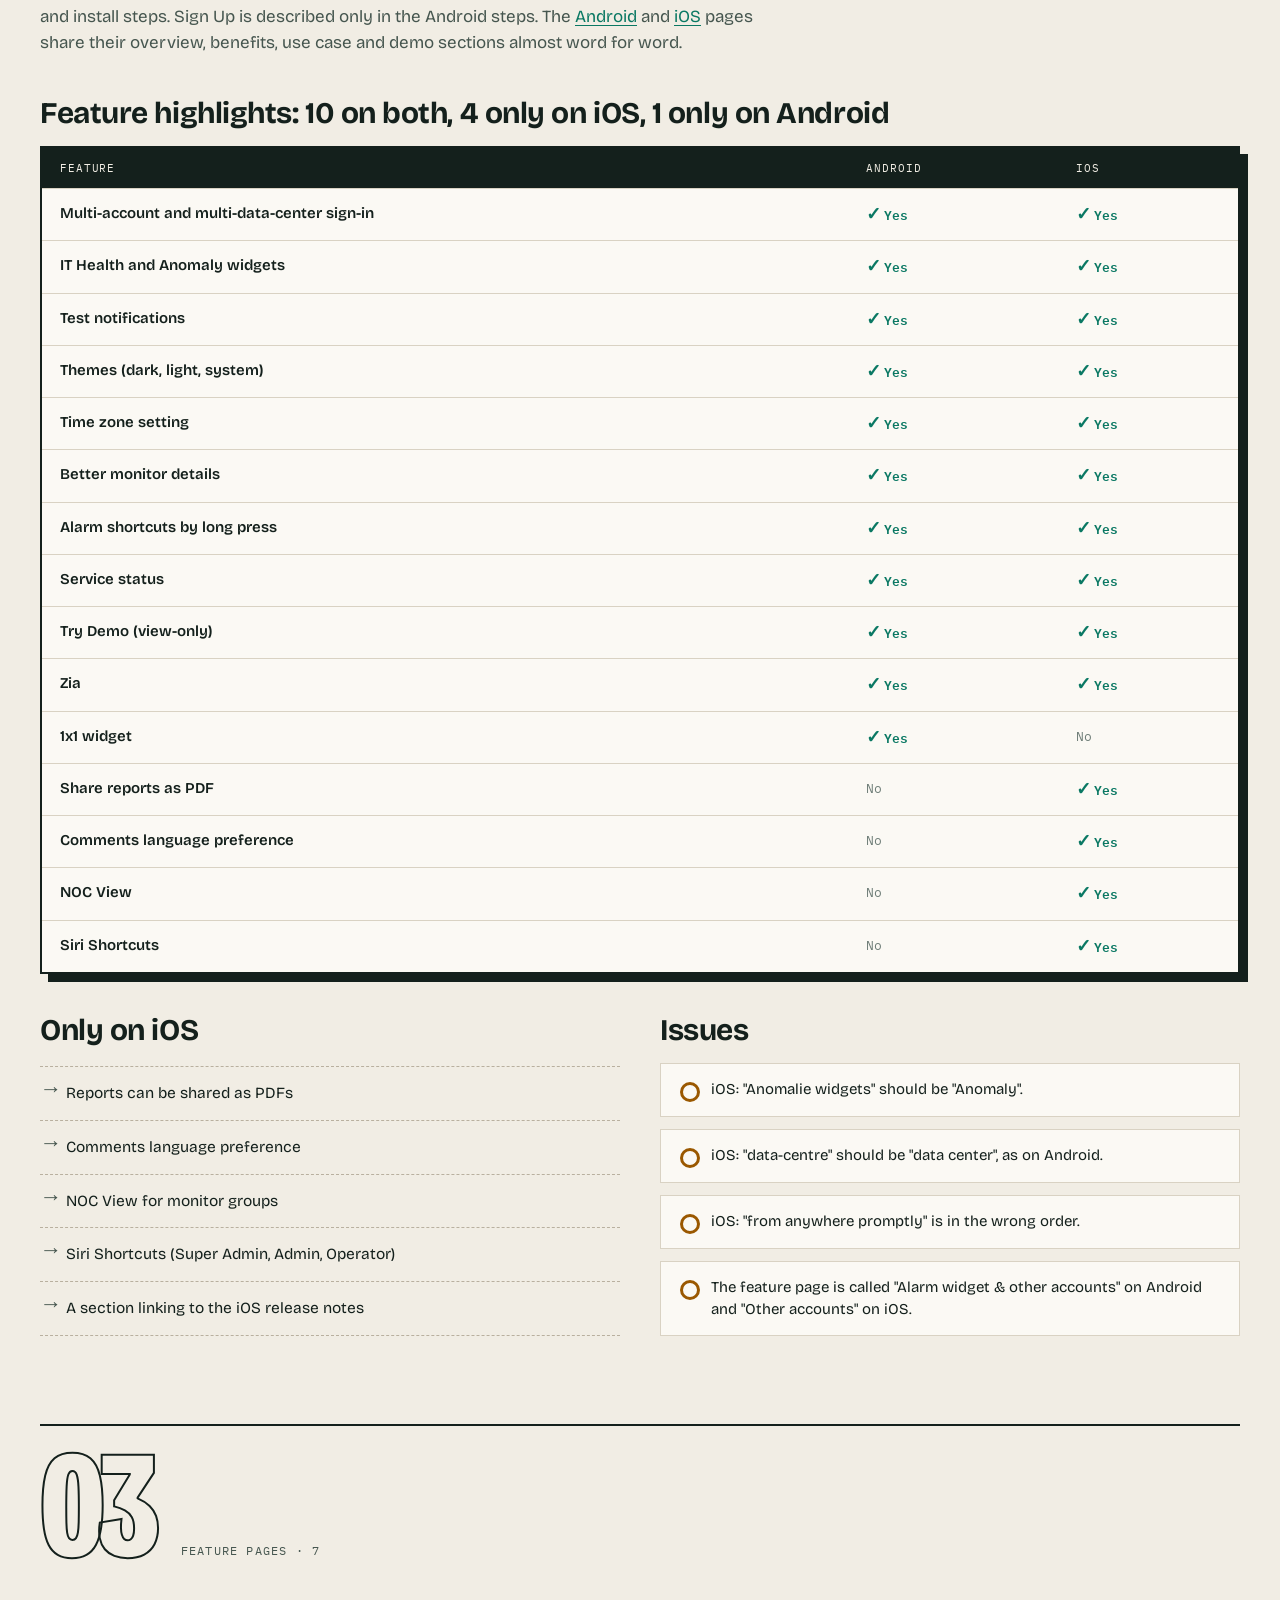
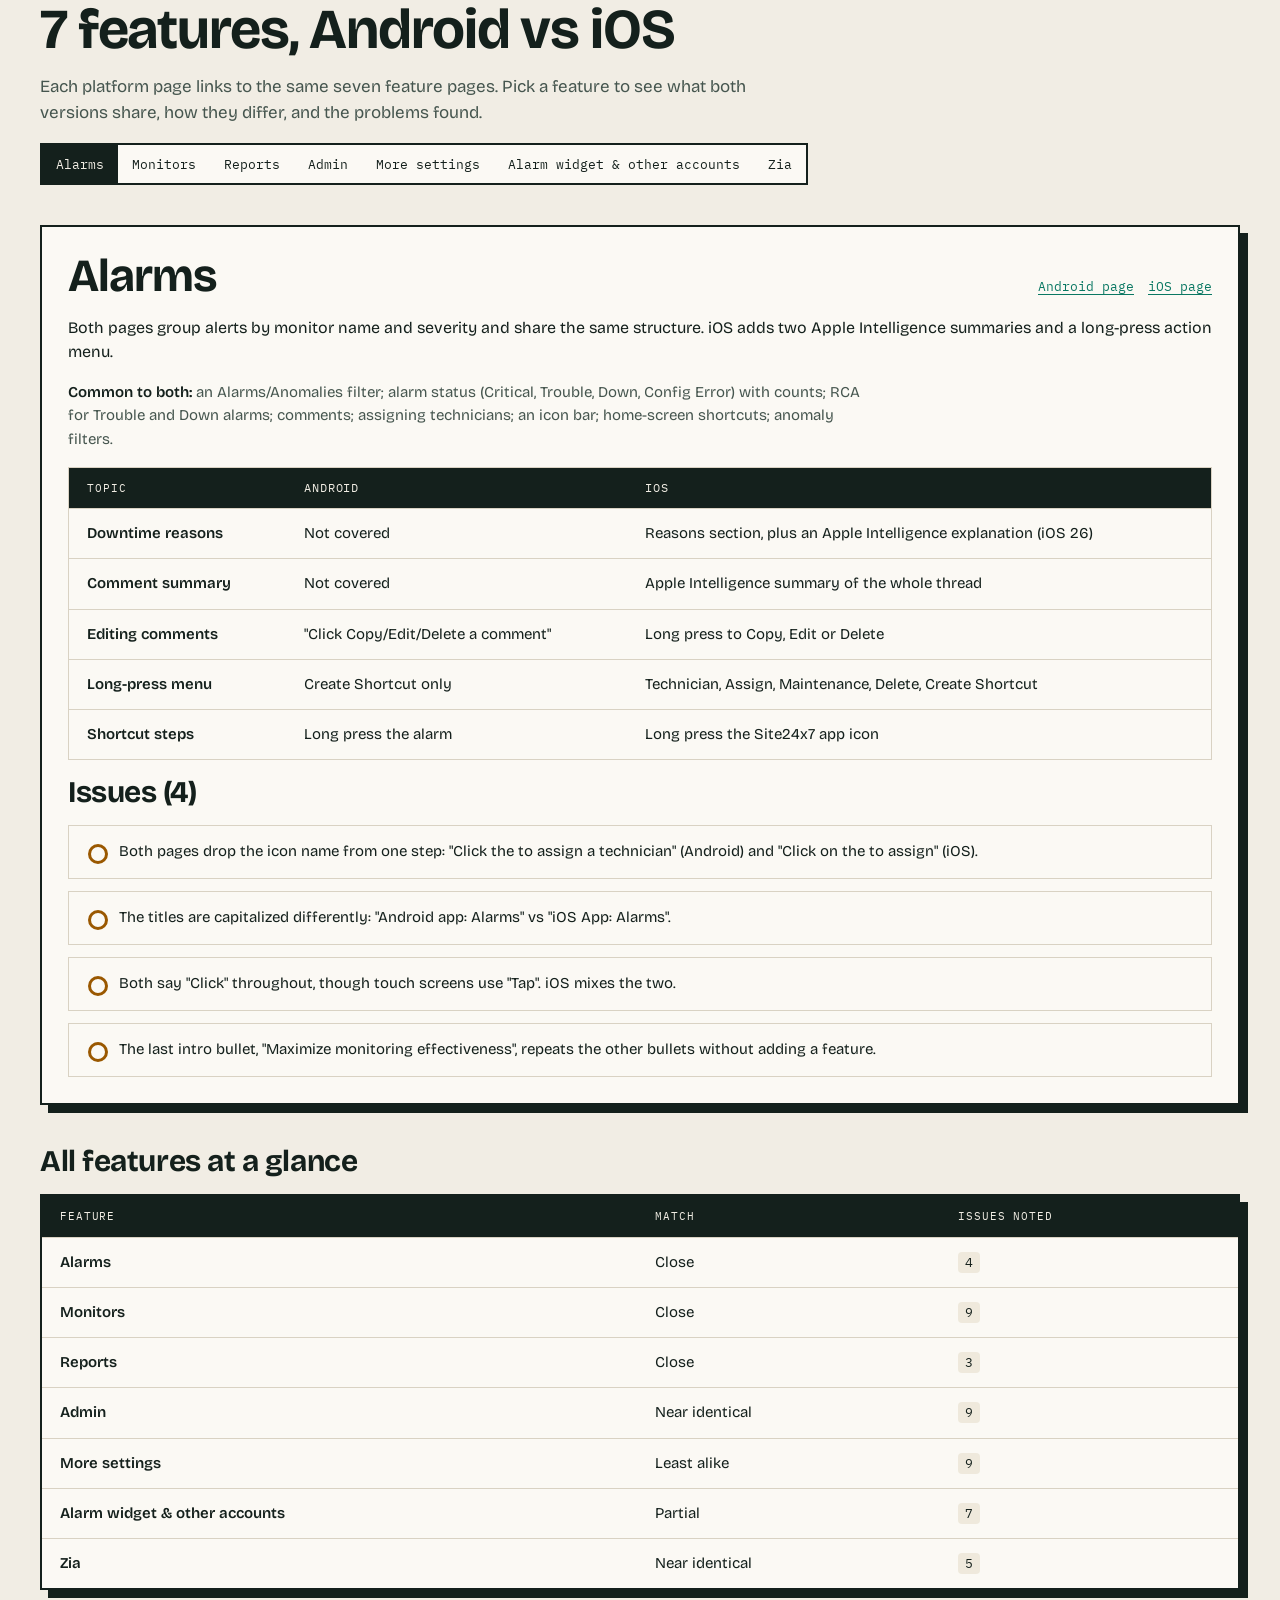
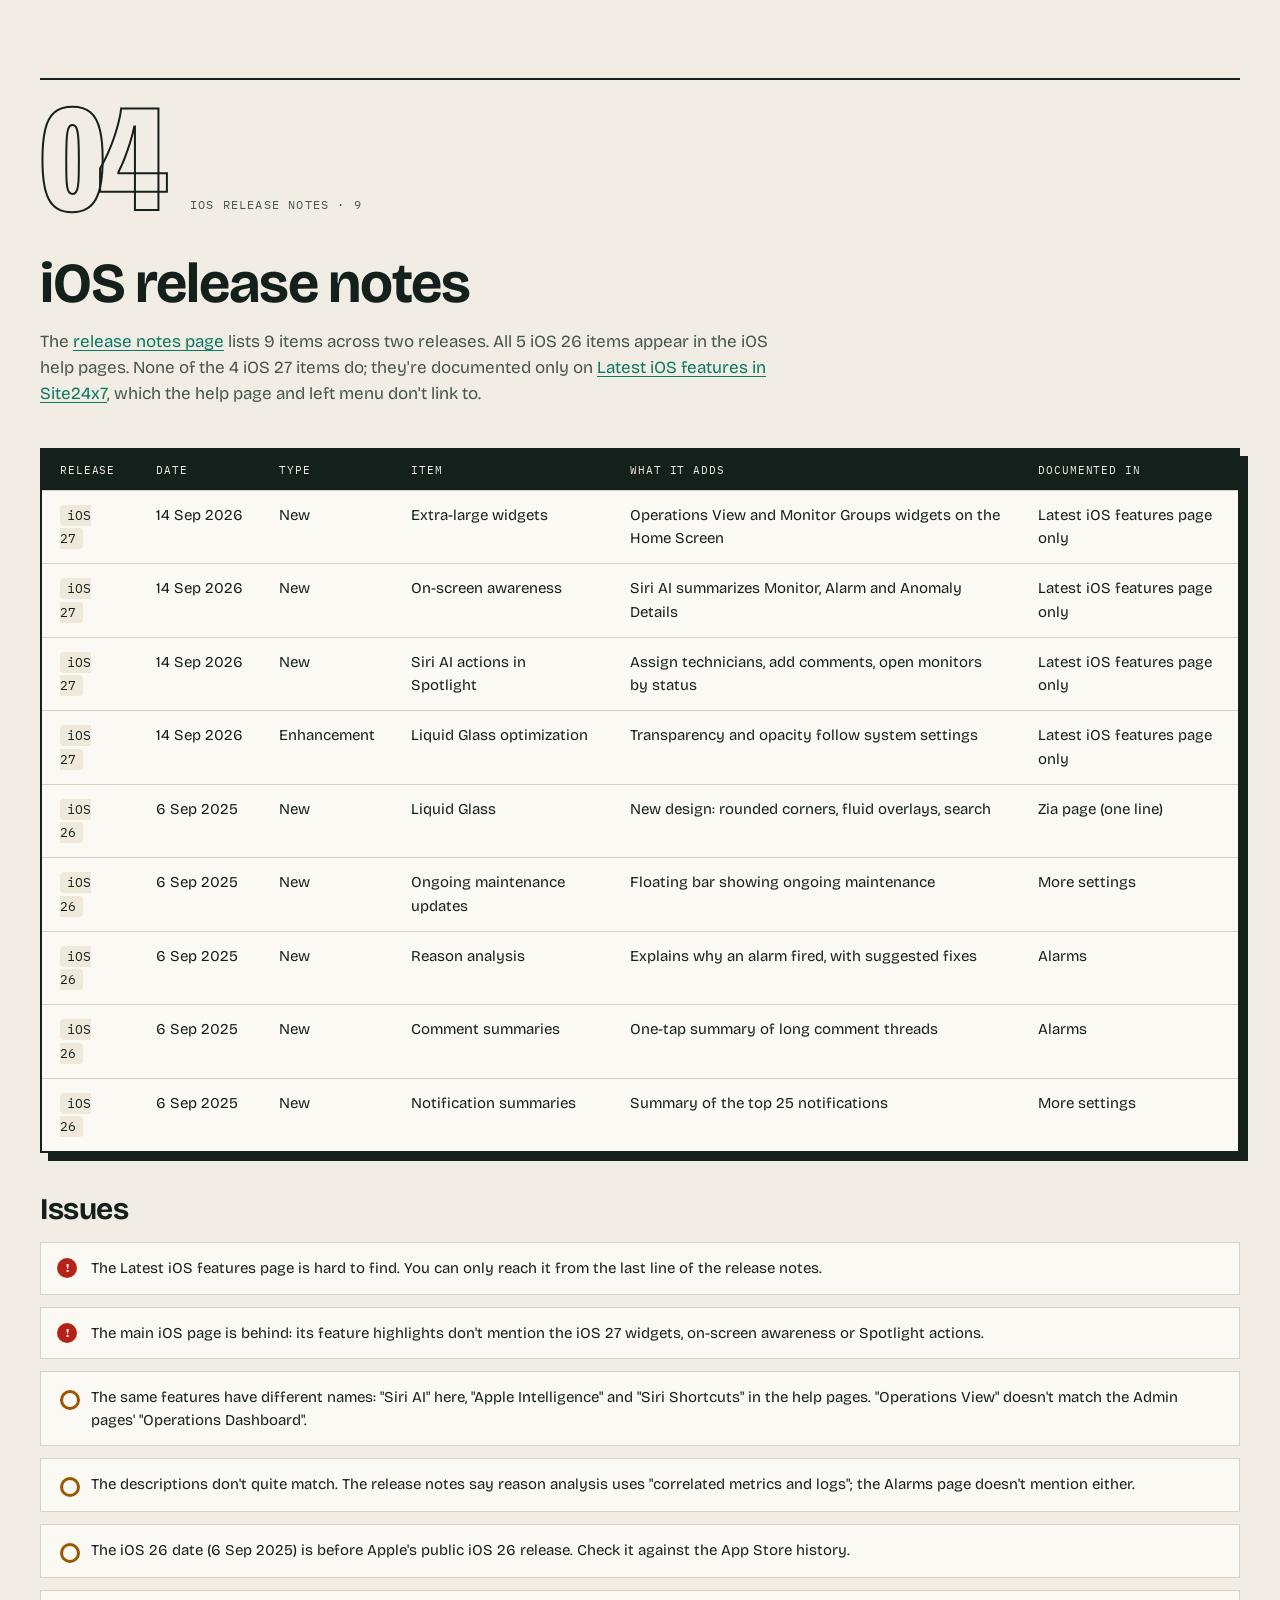
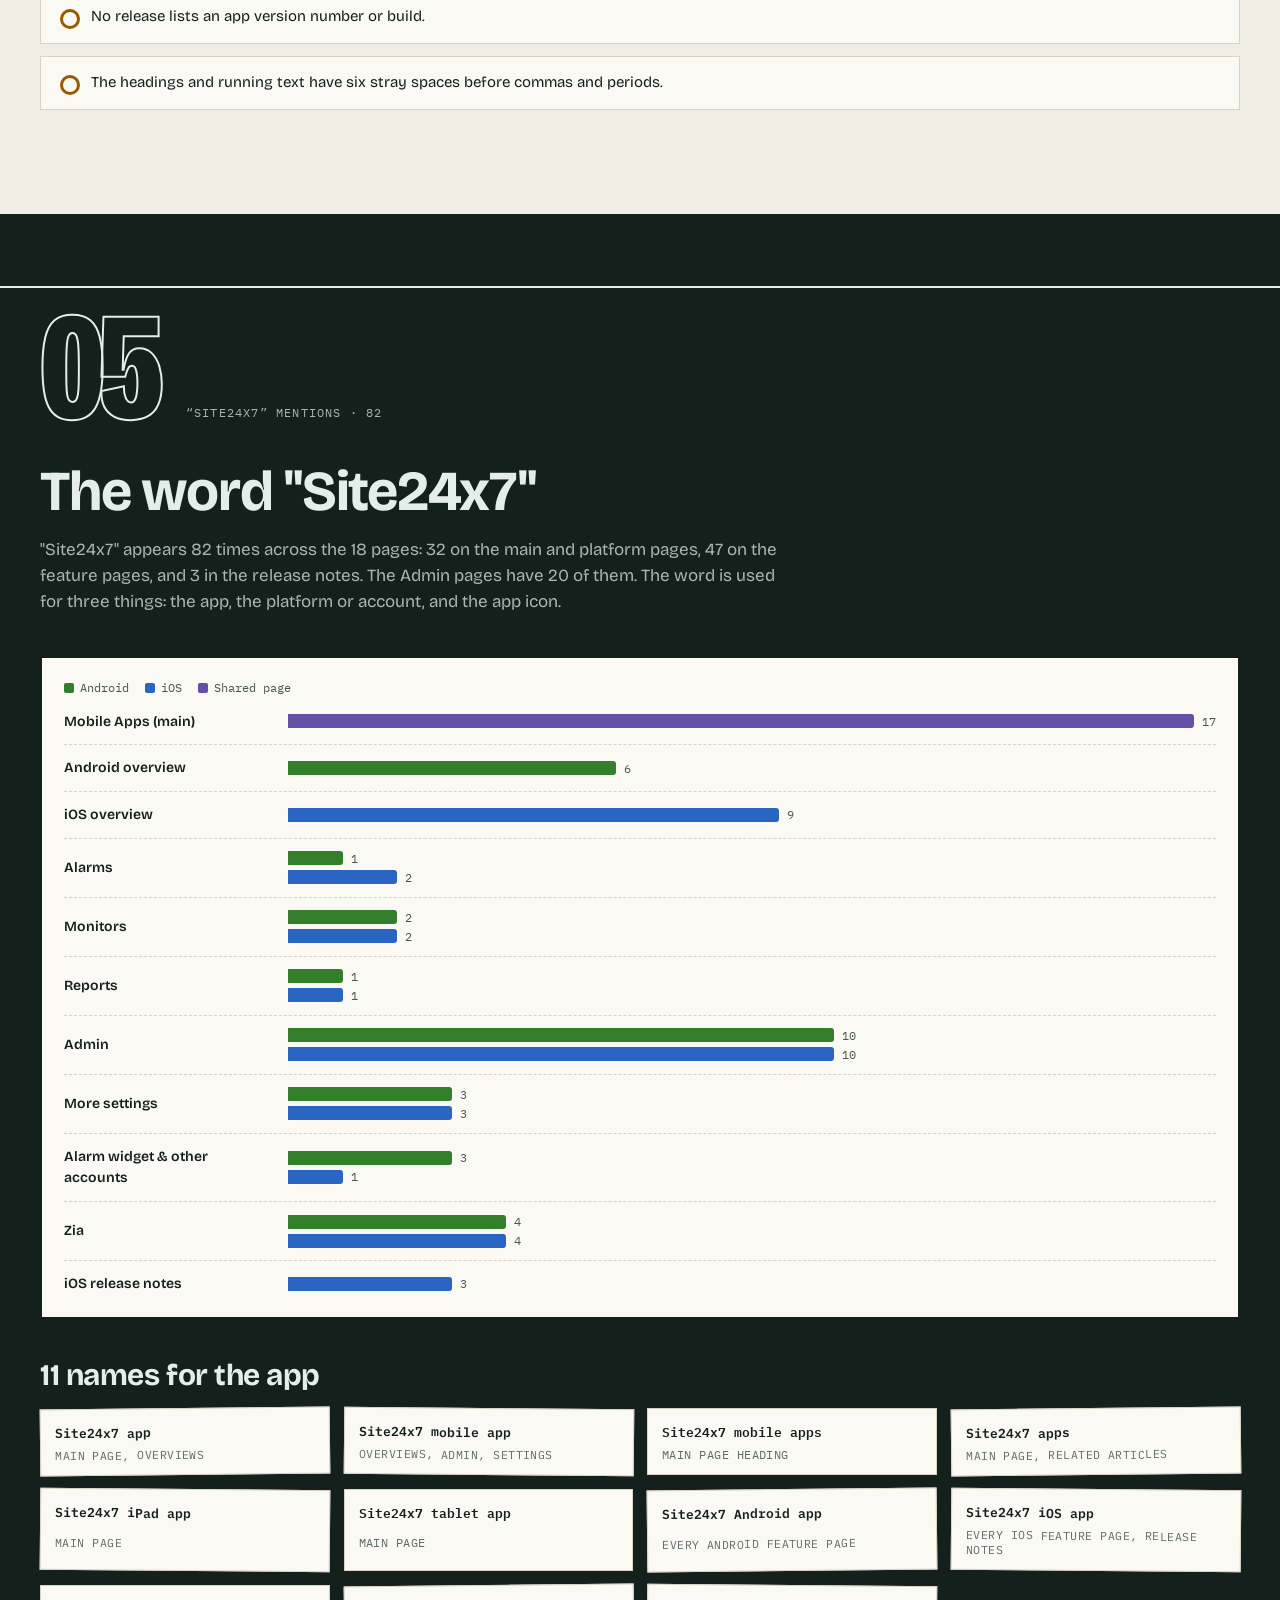
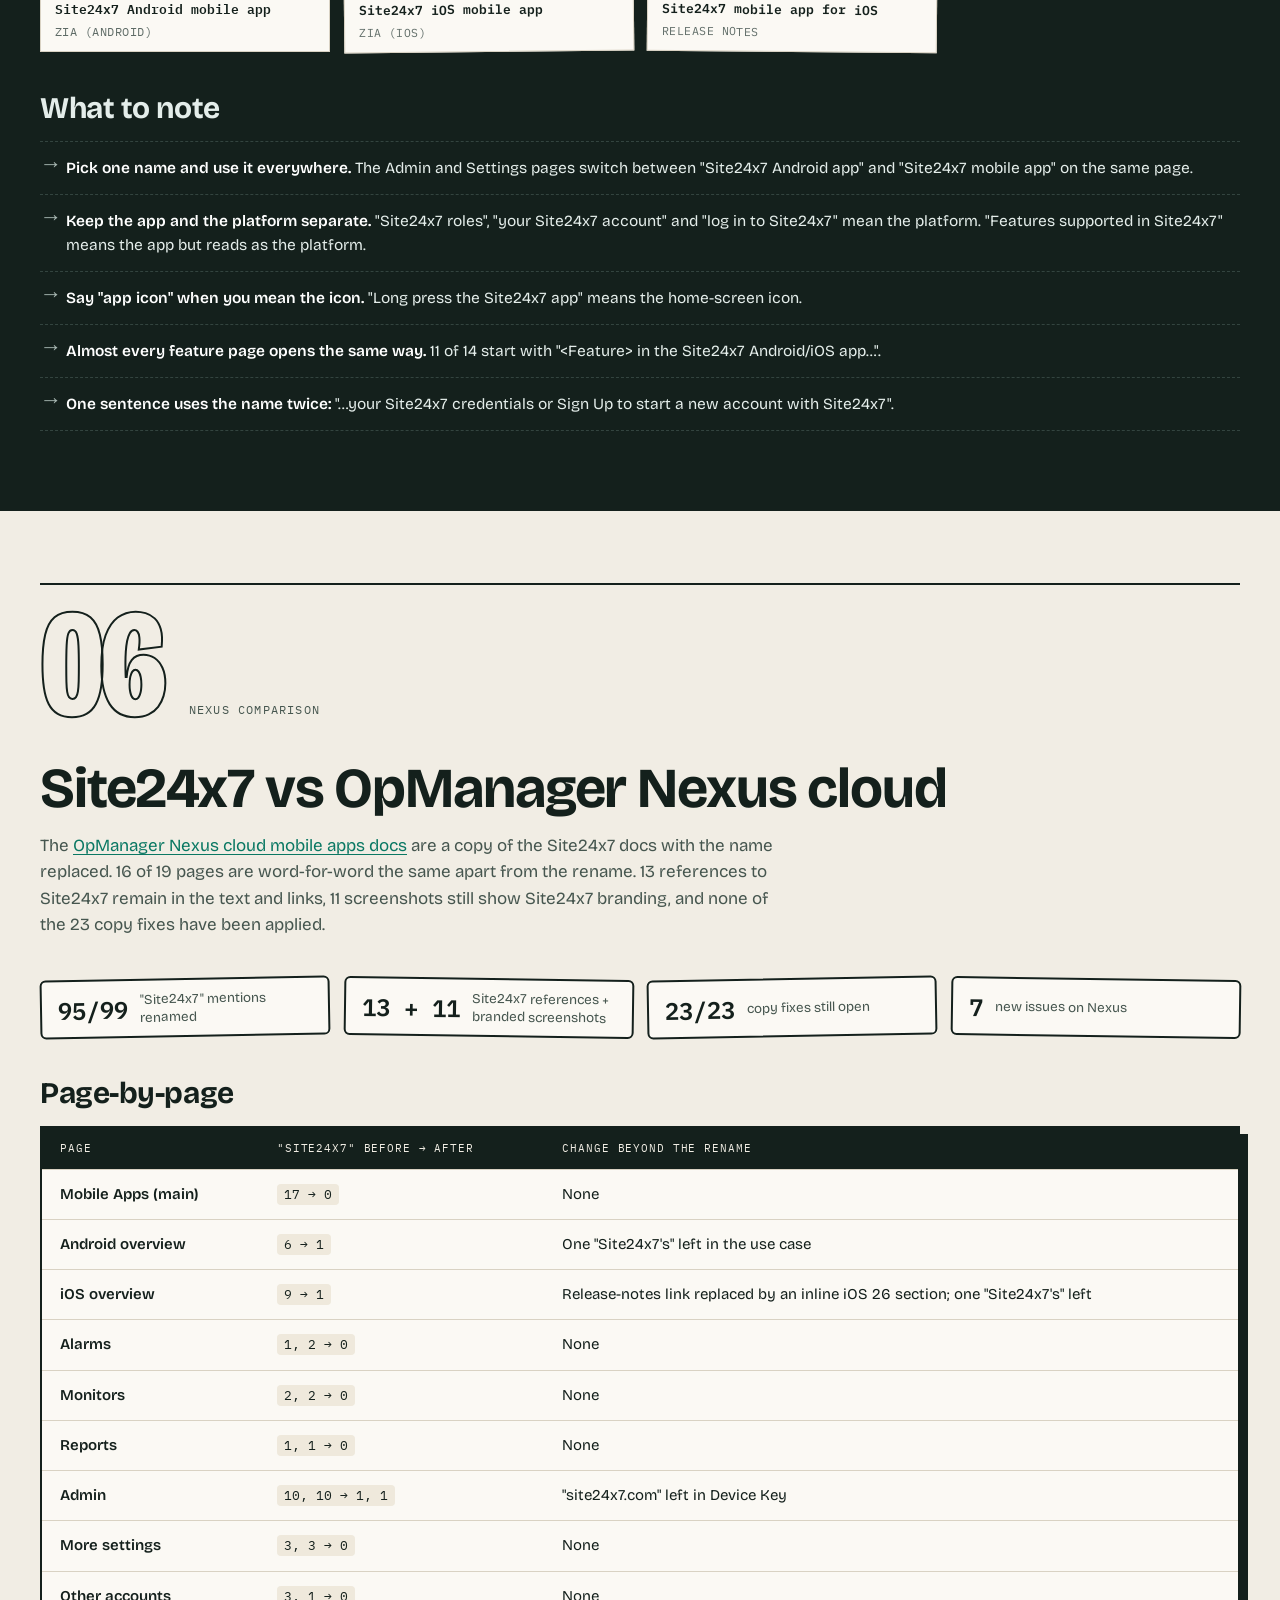
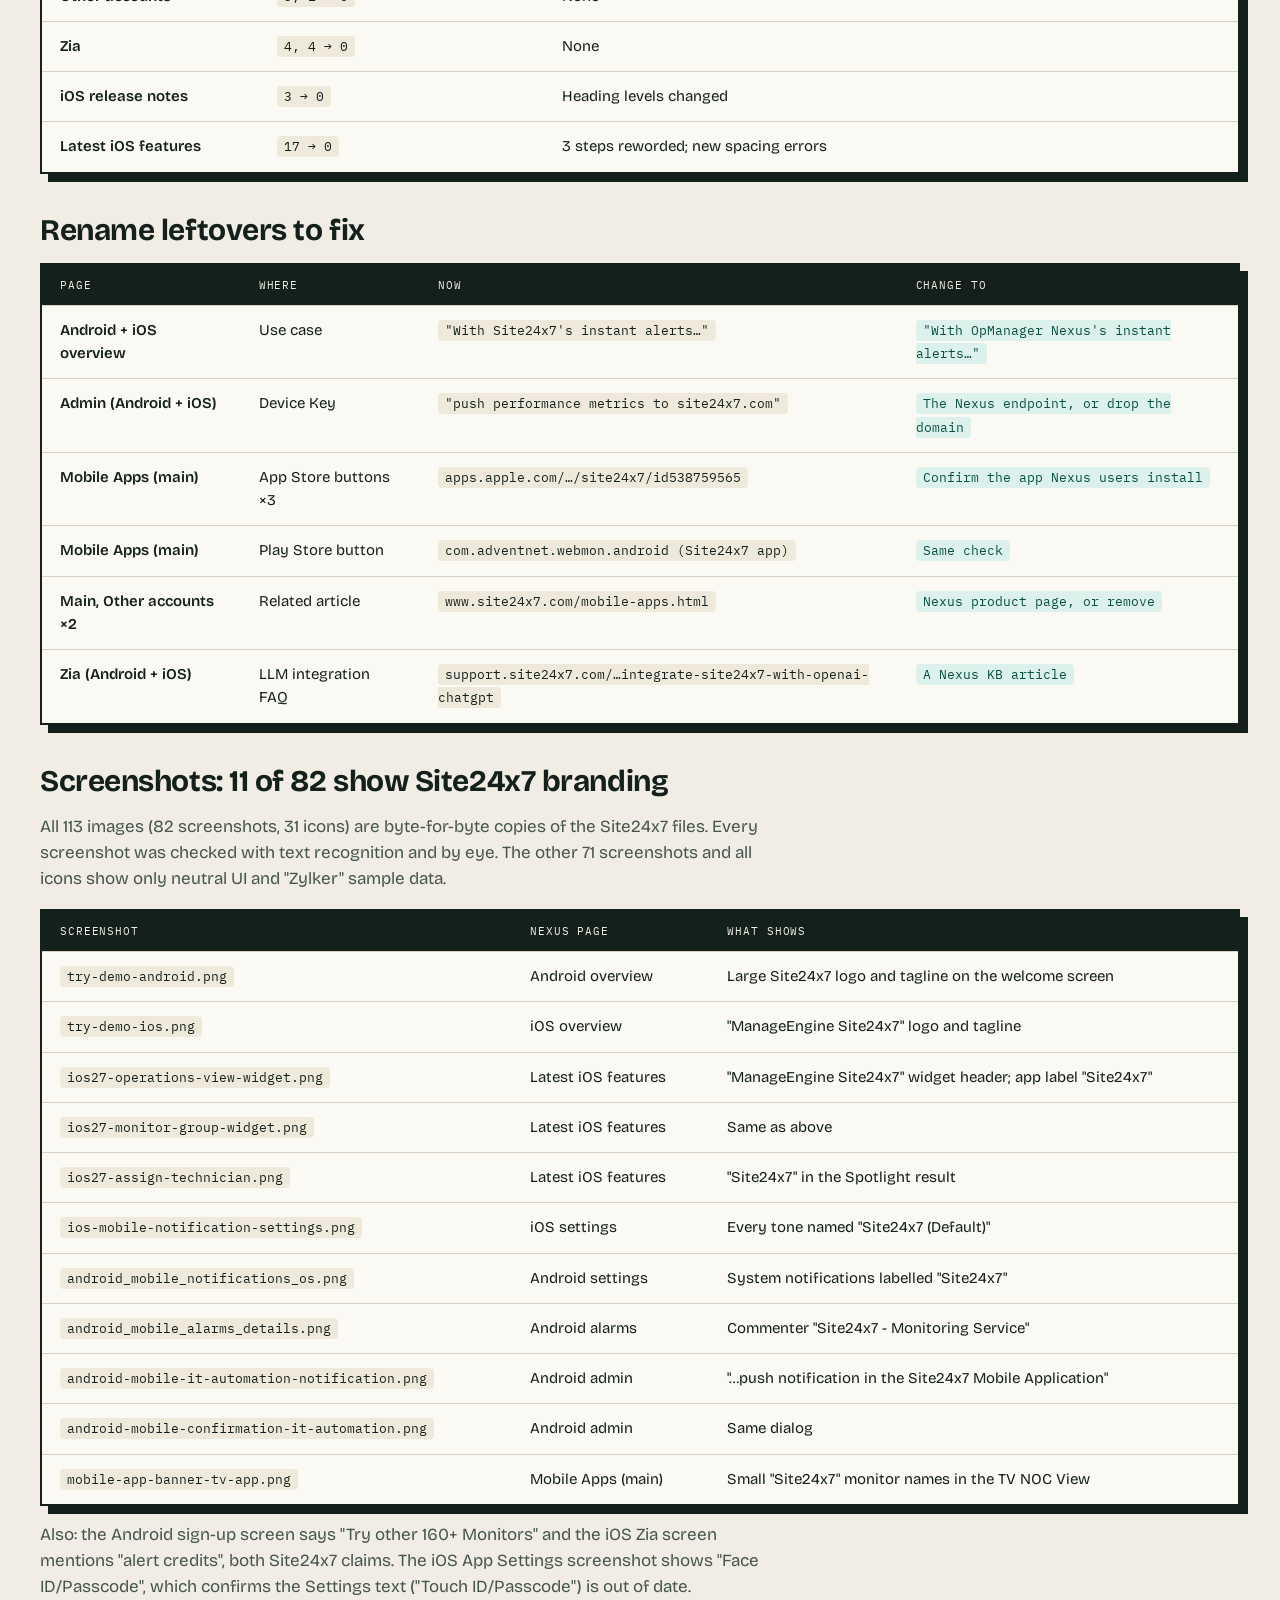
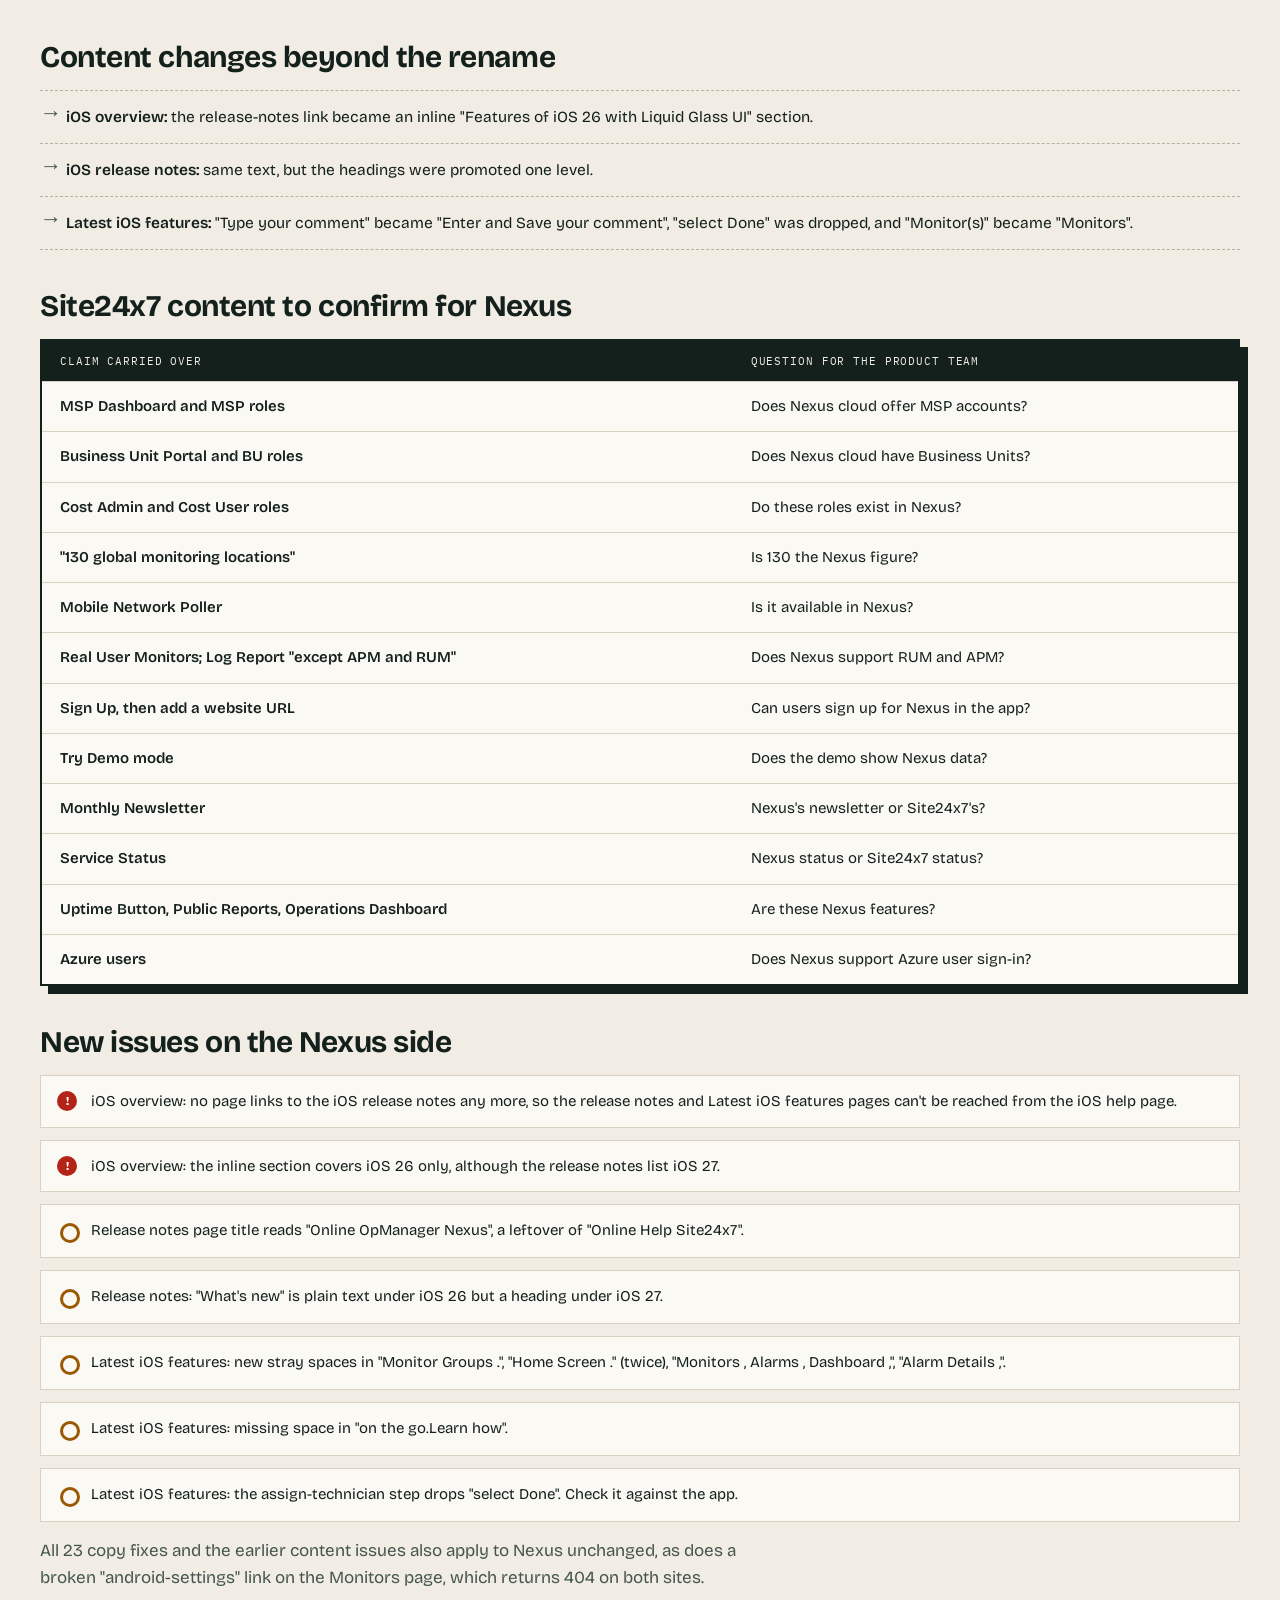
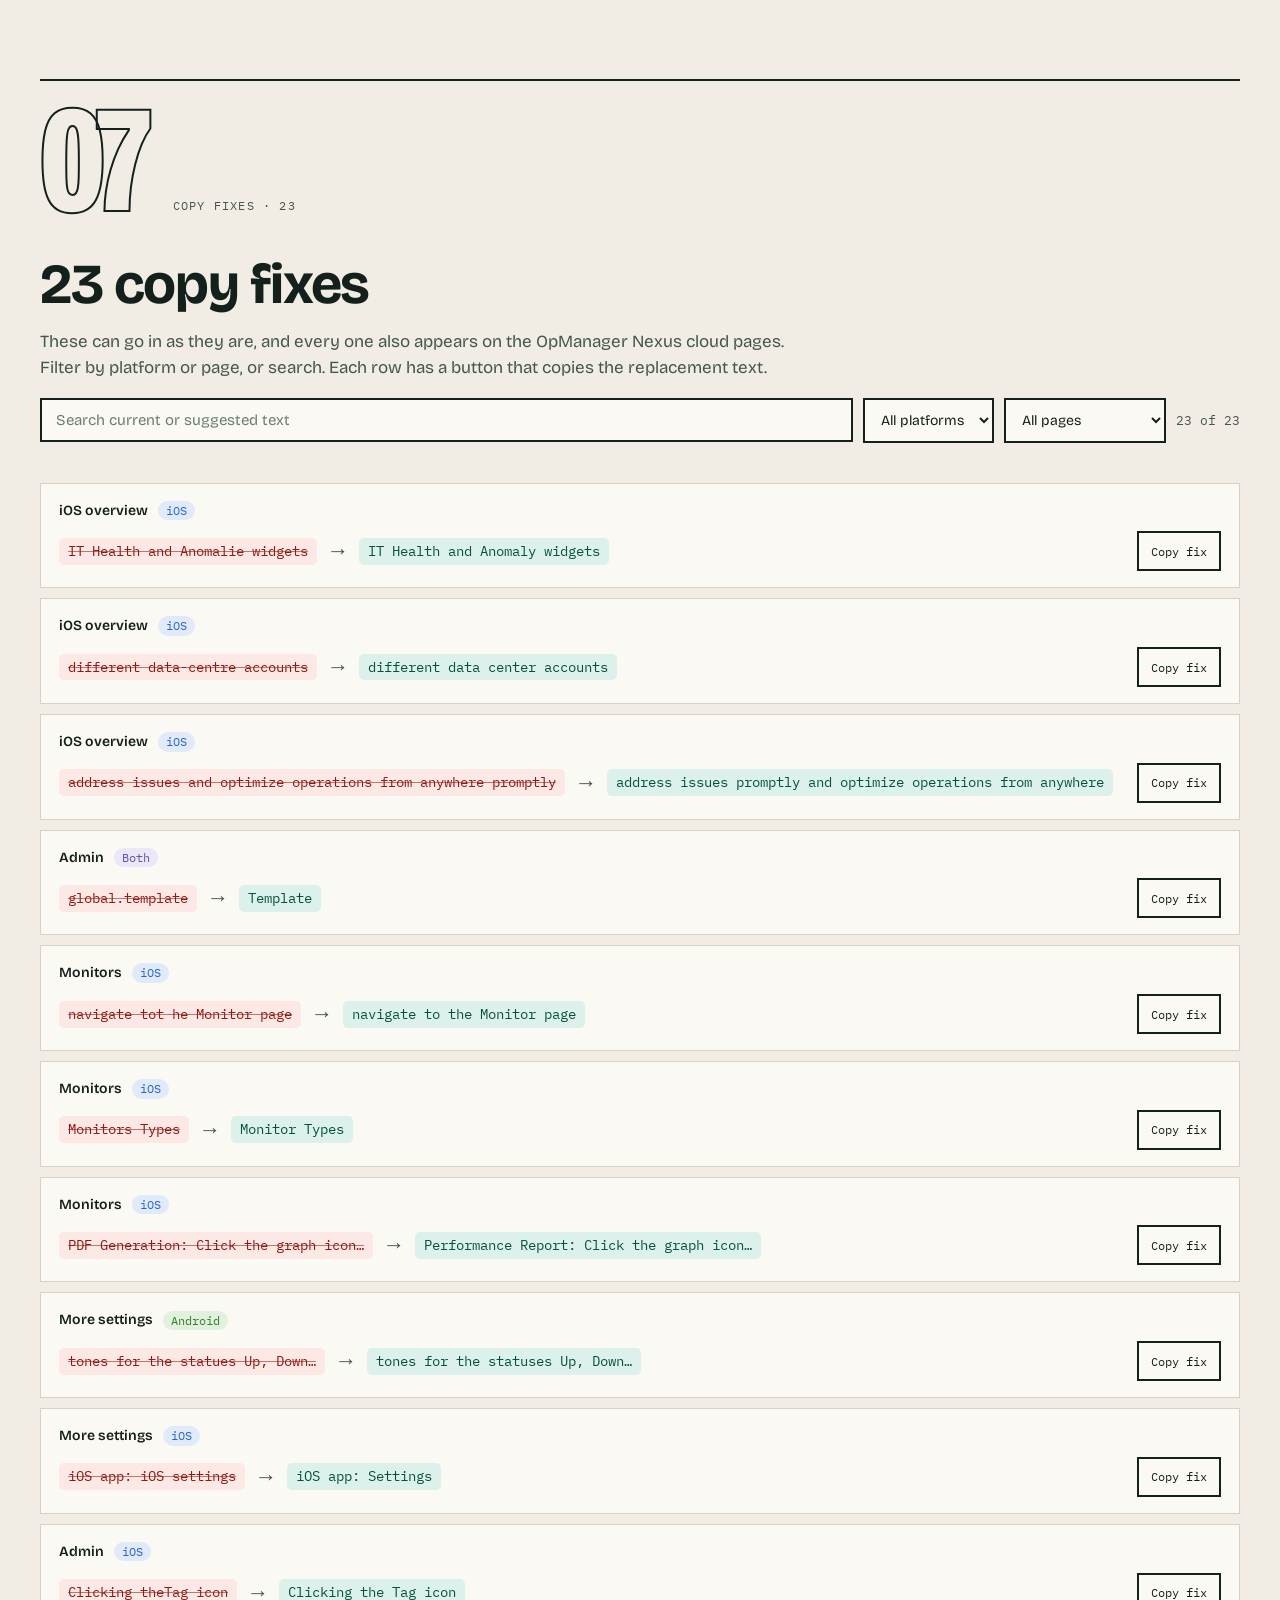
==== commit 4af126e1: "Adopt the new report design, share Confirm answers, self-host React - Nexus page: new design from th" ====
--- a/audit/index.html
+++ b/audit/index.html
@@ -8,41 +8,45 @@
 <title>Site24x7 Mobile Docs Audit</title>
 <link rel="preconnect" href="https://fonts.googleapis.com">
 <link rel="preconnect" href="https://fonts.gstatic.com" crossorigin>
-<link rel="stylesheet" href="https://fonts.googleapis.com/css2?family=Bricolage+Grotesque:opsz,wght@12..96,500;12..96,700&family=IBM+Plex+Sans:wght@400;500;600&family=IBM+Plex+Mono:wght@400;500&display=swap">
+<link rel="stylesheet" href="https://fonts.googleapis.com/css2?family=Bricolage+Grotesque:opsz,wdth,wght@12..96,75..100,300..800&family=IBM+Plex+Mono:wght@400;500;600&family=Instrument+Serif:ital@0;1&display=swap">
 <link rel="stylesheet" href="../assets/ui.css">
 <script src="../assets/shell.js"></script>
 </head>
 <body>
+<div class="grain" aria-hidden="true"></div>
 <a class="skip" href="#view">Skip to content</a>
-<header class="appbar"><div class="appbar-in">
-  <a class="brand" href="../"><span class="mark" aria-hidden="true"></span><span>Mobile Docs Review</span></a>
-  <nav class="switch" aria-label="Reports"><a href="../" >Nexus comparison</a><a href="../audit/" aria-current="page">Full audit</a></nav>
-  <button class="theme" id="theme" type="button" aria-label="Switch theme"></button>
-</div></header>
-<div class="wrap">
-  <section class="hero">
-    <div>
-      <div class="eyebrow">Help docs review · Mobile Apps · 24–28 Sep 2026</div>
-      <h1>Site24x7 Mobile Docs Audit</h1>
-      <p class="lede">A review of the Mobile Apps help section on site24x7.com: the main page, the Android and iOS pages, all 14 feature pages under them, and the iOS release notes, plus a comparison with the OpManager Nexus cloud copy of the same docs. For each area you'll find how the two platforms compare, the problems found, how the word "Site24x7" is used, and copy fixes ready to apply.</p>
-    </div>
-    <div class="stats" role="list">
-      <div class="stat" role="listitem"><b>18</b><span>pages reviewed</span></div>
-      <div class="stat" role="listitem"><b>82</b><span>"Site24x7" mentions</span></div>
-      <div class="stat" role="listitem"><b>23</b><span>copy fixes ready to apply</span></div>
-      <div class="stat" role="listitem"><b>11</b><span>names used for the app</span></div>
-    </div>
-  </section>
-  <div class="layout">
-    <nav class="tabs" role="tablist" aria-label="Sections" id="tabs"></nav>
-    <main id="view" tabindex="-1"></main>
+<header class="top">
+  <a class="brand" href="../index.html"><span class="mark" aria-hidden="true"></span><span>Mobile Docs Review</span></a>
+  <nav class="switch" aria-label="Reports"><a href="../index.html">Nexus comparison ↗</a><a href="#overview" aria-current="page">Full audit</a></nav>
+</header>
+<div class="ticker" aria-hidden="true"><div><span>Site24x7 mobile docs audit ✶ 18 pages reviewed ✶ 82 “Site24x7” mentions ✶ 23 copy fixes ✶ 11 names for the app ✶ 7 features, Android vs iOS ✶ 9 iOS release items ✶ Site24x7 mobile docs audit ✶ 18 pages reviewed ✶ 82 “Site24x7” mentions ✶ 23 copy fixes ✶ 11 names for the app ✶ 7 features, Android vs iOS ✶ 9 iOS release items ✶ </span><span>Site24x7 mobile docs audit ✶ 18 pages reviewed ✶ 82 “Site24x7” mentions ✶ 23 copy fixes ✶ 11 names for the app ✶ 7 features, Android vs iOS ✶ 9 iOS release items ✶ Site24x7 mobile docs audit ✶ 18 pages reviewed ✶ 82 “Site24x7” mentions ✶ 23 copy fixes ✶ 11 names for the app ✶ 7 features, Android vs iOS ✶ 9 iOS release items ✶ </span></div></div>
+
+<section class="hero">
+  <div class="kicker">Help docs review · Mobile Apps · 24–28 Sep 2026</div>
+  <h1><span class="l1">Site24x7</span><span class="l2">Mobile Docs <span class="serif">audit</span></span></h1>
+  <div class="hero-grid">
+    <p class="lede">A review of the Mobile Apps help section on site24x7.com: the main page, the Android and iOS pages, all 14 feature pages under them, and the iOS release notes, plus a comparison with the OpManager Nexus cloud copy of the same docs.</p>
+    <div class="slab">
+      <div class="slab-top"><b>82</b><span>“Site24x7” mentions across 18 pages</span></div>
+      <div class="ticks" aria-hidden="true" style="grid-template-columns:repeat(41,minmax(0,1fr))"><i style="--c:var(--both)"></i><i style="--c:var(--both)"></i><i style="--c:var(--both)"></i><i style="--c:var(--both)"></i><i style="--c:var(--both)"></i><i style="--c:var(--both)"></i><i style="--c:var(--both)"></i><i style="--c:var(--both)"></i><i style="--c:var(--both)"></i><i style="--c:var(--both)"></i><i style="--c:var(--both)"></i><i style="--c:var(--both)"></i><i style="--c:var(--both)"></i><i style="--c:var(--both)"></i><i style="--c:var(--both)"></i><i style="--c:var(--both)"></i><i style="--c:var(--both)"></i><i style="--c:var(--both)"></i><i style="--c:var(--both)"></i><i style="--c:var(--both)"></i><i style="--c:var(--both)"></i><i style="--c:var(--both)"></i><i style="--c:var(--both)"></i><i style="--c:var(--both)"></i><i style="--c:var(--both)"></i><i style="--c:var(--both)"></i><i style="--c:var(--both)"></i><i style="--c:var(--both)"></i><i style="--c:var(--both)"></i><i style="--c:var(--both)"></i><i style="--c:var(--both)"></i><i style="--c:var(--both)"></i><i></i><i></i><i></i><i></i><i></i><i></i><i></i><i></i><i></i><i></i><i></i><i></i><i></i><i></i><i></i><i></i><i></i><i></i><i></i><i></i><i></i><i></i><i></i><i></i><i></i><i></i><i></i><i></i><i></i><i></i><i></i><i></i><i></i><i></i><i></i><i></i><i></i><i></i><i></i><i></i><i></i><i></i><i></i><i></i><i></i><i></i><i></i><i style="--c:var(--ios)"></i><i style="--c:var(--ios)"></i><i style="--c:var(--ios)"></i></div>
+      <div class="slab-key"><span style="--c:var(--both)">32 main + platform</span><span style="--c:var(--accent)">47 feature pages</span><span style="--c:var(--ios)">3 release notes</span></div>
+    </div>
+    <div class="stickers">
+      <div class="sticker" style="--r:-1.6deg"><b>18</b><span>pages reviewed</span></div>
+      <div class="sticker" style="--r:1.2deg;--b:var(--crit);--bg:var(--crit-soft);--fg:var(--crit-ink)"><b>23</b><span>copy fixes ready to apply</span></div>
+      <div class="sticker" style="--r:-.8deg;--b:var(--warn);--bg:var(--warn-soft);--fg:var(--warn-ink)"><b>11</b><span>names used for the app</span></div>
+    </div>
   </div>
-
-  <footer>
+</section>
+
+<main id="view" tabindex="-1"></main>
+
+<footer><div>
     <span>Source pages fetched 24 and 28 Sep 2026 from site24x7.com/help/native-apps/. Counts cover page content only, not the menu or footer.</span>
-    <span>For the standalone Nexus rebrand report, see <a href="../">the OpManager Nexus comparison</a>.</span>
-  </footer>
-</div>
+  <span>For the standalone Nexus rebrand report, see <a href="../">the OpManager Nexus comparison</a>.</span>
+</div></footer>
+
+<nav class="dock" aria-label="Sections" id="dock"></nav>
 
 <script>
 const H = "https://www.site24x7.com/help/native-apps/";
@@ -232,7 +236,7 @@
     return `
   <section class="panel">
     <div class="block"><h2>The word "Site24x7"</h2><p class="intro">"Site24x7" appears 82 times across the 18 pages: 32 on the main and platform pages, 47 on the feature pages, and 3 in the release notes. The Admin pages have 20 of them. The word is used for three things: the app, the platform or account, and the app icon.</p></div>
-    <div class="card block">
+    <div class="card block bars-card">
       <div class="legend"><span style="--c:var(--android)">Android</span><span style="--c:var(--ios)">iOS</span><span style="--c:var(--both)">Shared page</span></div>
       <div class="bars" role="img" aria-label="Site24x7 mentions per page">${rows}</div>
     </div>
@@ -305,31 +309,24 @@
   }}
 };
 
-/* ---------- tabs ---------- */
+/* ---------- one long page ---------- */
 VIEWS.features.count=FEATURES.length;
 VIEWS.release.count=RELEASES.length;
 VIEWS.mentions.count=82;
 VIEWS.fixes.count=FIXES.length;
-const tabs=document.getElementById("tabs"), view=document.getElementById("view");
-const keys=Object.keys(VIEWS);
-tabs.innerHTML=keys.map(k=>`<button role="tab" id="t-${k}" data-k="${k}" aria-selected="false"><span>${VIEWS[k].label}</span>${VIEWS[k].count!=null?`<span class="n">${VIEWS[k].count}</span>`:""}</button>`).join("");
-function jumpTop(){const l=document.querySelector(".layout"); const y=l.getBoundingClientRect().top+window.scrollY-70; if(window.scrollY>y) window.scrollTo({top:y});}
-function show(k,push){
-  if(!VIEWS[k]) k="overview";
-  tabs.querySelectorAll("button").forEach(b=>b.setAttribute("aria-selected",b.dataset.k===k));
-  view.innerHTML=VIEWS[k].render();
-  VIEWS[k].after&&VIEWS[k].after();
-  if(push){ try{history.replaceState(null,"","#"+k)}catch(e){location.hash=k} }
+const keys=Object.keys(VIEWS), view=document.getElementById("view"), dock=document.getElementById("dock");
+view.innerHTML=keys.map((k,i)=>`<section id="${k}" data-sec="${k}" class="sec${k==="mentions"?" dark":""}"><div class="sec-head"><div class="sec-num" aria-hidden="true">${String(i+1).padStart(2,"0")}</div><div class="sec-label">${VIEWS[k].label}${VIEWS[k].count!=null?" · "+VIEWS[k].count:""}</div></div>${VIEWS[k].render()}</section>`).join("");
+keys.forEach(k=>VIEWS[k].after&&VIEWS[k].after());
+dock.innerHTML=keys.map(k=>`<a href="#${k}" data-k="${k}">${VIEWS[k].label}${VIEWS[k].count!=null?`<span class="n">${VIEWS[k].count}</span>`:""}</a>`).join("");
+function setActive(k){dock.querySelectorAll("a").forEach(a=>{const on=a.dataset.k===k; if(on){a.setAttribute("aria-current","true"); a.scrollIntoView({block:"nearest",inline:"nearest"});} else a.removeAttribute("aria-current");});}
+setActive(keys[0]);
+if("IntersectionObserver" in window){
+  const io=new IntersectionObserver(es=>{const v=es.filter(e=>e.isIntersecting); if(v.length) setActive(v[0].target.dataset.sec);},{rootMargin:"-40% 0px -55% 0px"});
+  document.querySelectorAll("[data-sec]").forEach(el=>io.observe(el));
 }
-tabs.addEventListener("click",e=>{const b=e.target.closest("button"); if(b){show(b.dataset.k,true); jumpTop();}});
-tabs.addEventListener("keydown",e=>{
-  if(!["ArrowRight","ArrowLeft"].includes(e.key)) return;
-  const i=keys.indexOf(document.activeElement.dataset.k); if(i<0) return;
-  const n=keys[(i+(e.key==="ArrowRight"?1:keys.length-1))%keys.length];
-  show(n,true); document.getElementById("t-"+n).focus();
-});
-window.addEventListener("hashchange",()=>show(location.hash.slice(1)));
-show(location.hash.slice(1)||"overview");
+// Deep links: the sections exist only after render, so scroll to the hash now.
+const target=location.hash&&document.getElementById(decodeURIComponent(location.hash.slice(1)));
+if(target) requestAnimationFrame(()=>{target.scrollIntoView({behavior:"auto"}); setActive(target.id);});
 </script>
 </body>
 </html>
--- a/assets/ui.css
+++ b/assets/ui.css
@@ -1,239 +1,235 @@
-/* Mobile Docs Review — shared styles for the Nexus comparison and the full audit */
+/* Mobile Docs Review — shared styles, matched to the Nexus comparison page's design:
+   cream paper, condensed Bricolage display, Instrument Serif italics, Plex Mono labels,
+   outlined section numbers, hard-shadow boxes and a floating section bar. Light only. */
 :root{
   color-scheme:light;
-  --ground:#F2F5F4; --surface:#FFFFFF; --sunk:#E9EFED; --raise:#FBFCFC;
-  --ink:#14201C; --ink-2:#46564F; --ink-3:#6D7C76; --line:#D6E0DC; --line-2:#C3D0CB;
-  --accent:#0A7863; --accent-2:#0C5F50; --accent-ink:#FFFFFF; --accent-soft:#DCF1EB;
+  --ground:#F1EDE4; --paper:#FBF9F4; --hover:#F4EFE3; --press:#E7E2D6;
+  --ink:#14201C; --ink-2:#46564F; --ink-3:#6D7C76; --ink-4:#5E6B66; --body-ink:#2B3833;
+  --line:#D9D2C3; --dash:#B9B09F;
+  --accent:#0A7863; --accent-2:#0C5F50; --accent-soft:#DCF1EB; --accent-mark:#BFE6DA;
   --android:#347F2B; --android-soft:#E2F1DD; --ios:#2A65C4; --ios-soft:#E0EAFA; --both:#6450A6; --both-soft:#ECE7F7;
-  --crit:#B42318; --crit-soft:#FCE8E5; --warn:#9A5800; --warn-soft:#FCEFD9;
-  --del-bg:#FCE8E5; --del-ink:#8E1B12; --ins-bg:#DCF1EB; --ins-ink:#07513F;
-  --shadow:0 1px 2px rgba(20,32,28,.06),0 8px 24px -12px rgba(20,32,28,.18);
-  --display:"Bricolage Grotesque","Avenir Next",system-ui,sans-serif;
-  --body:"IBM Plex Sans",system-ui,-apple-system,"Segoe UI",sans-serif;
+  --crit:#B42318; --crit-soft:#FCE8E5; --crit-ink:#8E1B12; --warn:#9A5800; --warn-soft:#FCEFD9; --warn-ink:#6E3F00;
+  --ins-ink:#07513F;
+  --display:"Bricolage Grotesque",system-ui,sans-serif;
+  --serif:"Instrument Serif",Georgia,serif;
   --mono:"IBM Plex Mono",ui-monospace,"SF Mono",Menlo,monospace;
-  --radius:12px; --bar-h:56px;
+  --gutter:clamp(18px,4vw,40px);
 }
-@media (prefers-color-scheme: dark){
-  :root:not([data-theme="light"]){
-    color-scheme:dark;
-    --ground:#0D1412; --surface:#141D1A; --sunk:#1A2622; --raise:#17221F;
-    --ink:#E4EDEA; --ink-2:#A7B6B1; --ink-3:#7D8D88; --line:#26332F; --line-2:#33443F;
-    --accent:#3CC3A5; --accent-2:#6BD6BD; --accent-ink:#05201A; --accent-soft:#12352D;
-    --android:#7ACB6C; --android-soft:#1A3117; --ios:#7BA9F3; --ios-soft:#152843; --both:#AE9FEA; --both-soft:#282241;
-    --crit:#F2877C; --crit-soft:#381B18; --warn:#EDB25C; --warn-soft:#382811;
-    --del-bg:#3A1B18; --del-ink:#F6ABA3; --ins-bg:#12352D; --ins-ink:#8FE3CE;
-    --shadow:0 1px 2px rgba(0,0,0,.4),0 10px 28px -14px rgba(0,0,0,.6);
-  }
-}
-:root[data-theme="dark"]{
-  color-scheme:dark;
-  --ground:#0D1412; --surface:#141D1A; --sunk:#1A2622; --raise:#17221F;
-  --ink:#E4EDEA; --ink-2:#A7B6B1; --ink-3:#7D8D88; --line:#26332F; --line-2:#33443F;
-  --accent:#3CC3A5; --accent-2:#6BD6BD; --accent-ink:#05201A; --accent-soft:#12352D;
-  --android:#7ACB6C; --android-soft:#1A3117; --ios:#7BA9F3; --ios-soft:#152843; --both:#AE9FEA; --both-soft:#282241;
-  --crit:#F2877C; --crit-soft:#381B18; --warn:#EDB25C; --warn-soft:#382811;
-  --del-bg:#3A1B18; --del-ink:#F6ABA3; --ins-bg:#12352D; --ins-ink:#8FE3CE;
-  --shadow:0 1px 2px rgba(0,0,0,.4),0 10px 28px -14px rgba(0,0,0,.6);
-}
-
 *{box-sizing:border-box}
-html{-webkit-text-size-adjust:100%;scroll-padding-top:calc(var(--bar-h) + 56px)}
-body{margin:0;background:var(--ground);color:var(--ink);font:15px/1.55 var(--body);padding-bottom:env(safe-area-inset-bottom,0px)}
+html{scroll-behavior:smooth;scroll-padding-top:24px;-webkit-text-size-adjust:100%}
+body{margin:0;background:var(--ground);color:var(--ink);font:16px/1.55 var(--display);-webkit-font-smoothing:antialiased}
 img{max-width:100%}
 [hidden]{display:none!important}
-a{color:var(--accent);text-underline-offset:2px}
+a{color:var(--accent);text-underline-offset:3px}
 a:hover{color:var(--accent-2)}
-:focus-visible{outline:2px solid var(--accent);outline-offset:2px;border-radius:4px}
+::selection{background:var(--ink);color:var(--ground)}
+input::placeholder{color:var(--ink-3)}
+:focus-visible{outline:2px solid var(--accent);outline-offset:2px}
 p{margin:0}
 h1,h2,h3{text-wrap:balance}
-h2{font:700 clamp(20px,2.4vw,24px)/1.2 var(--display);margin:0;letter-spacing:-.005em}
-h3{font:600 16px/1.3 var(--body);margin:0}
-.skip{position:absolute;left:12px;top:-60px;background:var(--ink);color:var(--ground);padding:8px 12px;border-radius:8px;z-index:50}
+.skip{position:absolute;left:12px;top:-60px;background:var(--ink);color:var(--ground);padding:8px 12px;z-index:100}
 .skip:focus{top:12px}
-
-/* ---------- app bar ---------- */
-.appbar{position:sticky;top:0;z-index:20;background:color-mix(in srgb,var(--surface) 88%,transparent);backdrop-filter:saturate(1.4) blur(10px);-webkit-backdrop-filter:saturate(1.4) blur(10px);border-bottom:1px solid var(--line);padding-top:env(safe-area-inset-top,0px)}
-.appbar-in{max-width:1200px;margin:0 auto;padding-inline:20px;height:var(--bar-h);display:flex;align-items:center;gap:14px}
-.brand{display:flex;align-items:center;gap:10px;color:var(--ink);text-decoration:none;font:700 15px/1 var(--display);white-space:nowrap}
+.serif{font-family:var(--serif);font-style:italic;font-weight:400;letter-spacing:0;font-variation-settings:normal}
+@keyframes mq{from{transform:translateX(0)}to{transform:translateX(-50%)}}
+
+.grain{position:fixed;inset:0;pointer-events:none;z-index:60;opacity:.4;mix-blend-mode:multiply;background-image:url('data:image/svg+xml,%3Csvg xmlns=%22http://www.w3.org/2000/svg%22 width=%22180%22 height=%22180%22%3E%3Cfilter id=%22n%22%3E%3CfeTurbulence type=%22fractalNoise%22 baseFrequency=%22.85%22 numOctaves=%222%22 stitchTiles=%22stitch%22/%3E%3CfeColorMatrix values=%220 0 0 0 0.08 0 0 0 0 0.12 0 0 0 0 0.1 0 0 0 .45 0%22/%3E%3C/filter%3E%3Crect width=%22100%25%22 height=%22100%25%22 filter=%22url(%23n)%22/%3E%3C/svg%3E')}
+
+/* ---------- top bar ---------- */
+.top{max-width:1320px;margin:0 auto;padding:18px var(--gutter);display:flex;align-items:center;gap:14px 18px;flex-wrap:wrap}
+.brand{display:flex;align-items:center;gap:10px;color:var(--ink);text-decoration:none;font-weight:700;font-size:15px;white-space:nowrap}
 .brand:hover{color:var(--ink)}
 .mark{width:26px;height:26px;border-radius:8px;background:var(--accent);position:relative;flex:none}
-.mark::before,.mark::after{content:"";position:absolute;background:var(--accent-ink);border-radius:2px}
-.mark::before{left:7px;top:6px;width:9px;height:14px;border-radius:2px;opacity:.95}
+.mark::before,.mark::after{content:"";position:absolute;background:#fff;border-radius:2px}
+.mark::before{left:7px;top:6px;width:9px;height:14px;opacity:.95}
 .mark::after{left:13px;top:10px;width:7px;height:10px;opacity:.6}
-.switch{display:flex;background:var(--sunk);border:1px solid var(--line);border-radius:10px;padding:3px;gap:2px;margin-left:auto}
-.switch a{font:500 13px/1 var(--body);color:var(--ink-2);text-decoration:none;padding:7px 11px;border-radius:7px;white-space:nowrap}
-.switch a:hover{color:var(--ink)}
-.switch a[aria-current="page"]{background:var(--surface);color:var(--ink);box-shadow:0 1px 2px rgba(0,0,0,.08)}
-.theme{flex:none;width:36px;height:36px;border-radius:9px;border:1px solid var(--line);background:var(--surface);color:var(--ink-2);display:grid;place-items:center;cursor:pointer}
-.theme:hover{color:var(--ink);border-color:var(--line-2)}
-.theme svg{width:18px;height:18px}
+.switch{display:flex;gap:6px;margin-left:auto;font:12px var(--mono);letter-spacing:.06em;text-transform:uppercase}
+.switch a{padding:8px 13px;border-radius:999px;border:1.5px solid var(--ink);color:var(--ink);text-decoration:none}
+.switch a:hover{background:var(--ink);color:var(--ground)}
+.switch a[aria-current="page"]{background:var(--ink);color:var(--ground)}
+
+.ticker{background:var(--ink);color:var(--ground);overflow:hidden;padding:11px 0;font:13px var(--mono);letter-spacing:.12em;text-transform:uppercase;white-space:nowrap;min-height:42px}
+.ticker div{display:flex;width:max-content;animation:mq 48s linear infinite}
+.ticker span{padding-right:.5em}
 
 /* ---------- hero ---------- */
-.wrap{max-width:1200px;margin:0 auto;padding-inline:20px;padding-block:26px 56px}
-.hero{display:grid;grid-template-columns:minmax(0,1.25fr) minmax(0,1fr);gap:28px;align-items:end;padding-bottom:24px;border-bottom:1px solid var(--line);margin-bottom:26px}
-.eyebrow{font:500 12px/1.4 var(--mono);letter-spacing:.08em;text-transform:uppercase;color:var(--ink-3)}
-h1{font:700 clamp(28px,4vw,44px)/1.05 var(--display);margin:8px 0 12px;letter-spacing:-.015em}
-.lede{color:var(--ink-2);max-width:62ch;margin:0}
-.stats{display:grid;grid-template-columns:repeat(2,minmax(0,1fr));gap:10px}
-.stat{background:var(--surface);border:1px solid var(--line);border-radius:var(--radius);padding:12px 14px;display:grid;gap:2px;min-width:0}
-.stat b{font:600 26px/1.1 var(--mono);font-variant-numeric:tabular-nums;letter-spacing:-.02em}
-.stat span{color:var(--ink-2);font-size:13px;line-height:1.35}
-
-/* ---------- layout + section nav ---------- */
-.layout{display:grid;grid-template-columns:220px minmax(0,1fr);gap:36px;align-items:start}
-nav.tabs{position:sticky;top:calc(var(--bar-h) + 20px);display:grid;gap:2px}
-nav.tabs::before{content:"Sections";font:500 11px/1 var(--mono);letter-spacing:.08em;text-transform:uppercase;color:var(--ink-3);padding:0 12px 10px}
-nav.tabs button{display:flex;align-items:center;justify-content:space-between;gap:10px;text-align:left;background:none;border:0;border-radius:9px;color:var(--ink-2);font:500 14px/1.3 var(--body);padding:9px 12px;cursor:pointer}
-nav.tabs button:hover{background:var(--sunk);color:var(--ink)}
-nav.tabs button[aria-selected="true"]{background:var(--surface);color:var(--ink);box-shadow:var(--shadow)}
-nav.tabs .n{font:500 11px/1 var(--mono);color:var(--ink-3);background:var(--sunk);padding:4px 6px;border-radius:6px;font-variant-numeric:tabular-nums}
-nav.tabs button[aria-selected="true"] .n{background:var(--accent-soft);color:var(--accent)}
-main{min-width:0;outline:none}
-
-/* ---------- content ---------- */
-section.panel{display:grid;gap:28px;min-width:0}
+.hero{max-width:1320px;margin:0 auto;padding:clamp(40px,6vw,84px) var(--gutter) 24px}
+.kicker{display:flex;align-items:center;gap:10px;font:12px var(--mono);letter-spacing:.1em;text-transform:uppercase;color:var(--ink-2)}
+.kicker::before{content:"";width:10px;height:10px;border-radius:50%;background:var(--crit);flex:none}
+.hero h1{margin:26px 0 0;font-weight:800;font-variation-settings:'wdth' 75;line-height:.84;letter-spacing:-.035em}
+.hero h1 .l1{display:block;font-size:clamp(70px,14vw,210px);color:var(--ink)}
+.hero h1 .l2{display:block;font-size:clamp(54px,9.5vw,150px);color:var(--accent);margin-top:.08em}
+.hero h1 .l2 .serif{color:var(--ink);letter-spacing:-.01em}
+.hero-grid{margin-top:clamp(40px,5vw,64px);display:grid;grid-template-columns:repeat(auto-fit,minmax(min(100%,300px),1fr));gap:32px;align-items:start}
+.lede{margin:0;font-size:19px;line-height:1.5;color:var(--body-ink);max-width:46ch;text-wrap:pretty}
+.slab{background:var(--paper);border:2px solid var(--ink);padding:20px;box-shadow:7px 7px 0 var(--ink);display:grid;gap:14px}
+.slab-top{display:flex;justify-content:space-between;align-items:baseline;gap:12px;flex-wrap:wrap}
+.slab-top b{font:600 40px/1 var(--mono);letter-spacing:-.03em;font-variant-numeric:tabular-nums}
+.slab-top span{font-size:14px;color:var(--ink-2);text-align:right}
+.ticks{display:grid;grid-template-columns:repeat(27,minmax(0,1fr));gap:3px}
+.ticks i{height:16px;border-radius:2px;background:var(--c,var(--accent))}
+.slab-key{display:flex;gap:16px;flex-wrap:wrap;font:12px var(--mono);color:var(--ink-2)}
+.slab-key span{display:flex;align-items:center;gap:6px}
+.slab-key span::before{content:"";width:10px;height:10px;border-radius:2px;background:var(--c)}
+.stickers{display:grid;gap:14px}
+.sticker{display:grid;grid-template-columns:auto minmax(0,1fr);gap:14px;align-items:center;border:2px solid var(--b,var(--ink));border-radius:6px;padding:10px 16px;background:var(--bg,var(--paper));color:var(--fg,var(--ink));transform:rotate(var(--r,0deg))}
+.sticker b{font:600 30px/1 var(--mono);font-variant-numeric:tabular-nums}
+.sticker span{font-size:14px;line-height:1.3;color:var(--fg,var(--ink-2))}
+
+/* ---------- sections ---------- */
+.sec{max-width:1320px;margin:0 auto;padding:72px var(--gutter) 16px}
+.sec-head{display:flex;flex-wrap:wrap;align-items:flex-end;gap:12px 28px;border-top:2px solid var(--ink);padding-top:20px;margin-bottom:36px}
+.sec-num{font-weight:800;font-variation-settings:'wdth' 75;font-size:clamp(84px,12vw,168px);line-height:.78;color:transparent;-webkit-text-stroke:2px var(--ink);letter-spacing:-.04em}
+.sec-label{flex:1 1 260px;font:12px var(--mono);letter-spacing:.1em;text-transform:uppercase;color:var(--ink-2);padding-bottom:8px}
+.sec.dark{max-width:none;background:var(--ink);color:#E4EDEA;margin-top:88px;padding-inline:0;padding-bottom:80px}
+.sec.dark>*{max-width:1320px;margin-inline:auto;padding-inline:var(--gutter)}
+.sec.dark .sec-head{border-top-color:#E4EDEA}
+.sec.dark .sec-num{-webkit-text-stroke-color:#E4EDEA}
+.sec.dark .sec-label,.sec.dark .intro{color:#A7B6B1}
+
+section.panel{display:grid;gap:40px;min-width:0}
 section.panel>*{min-width:0}
-.intro{color:var(--ink-2);max-width:72ch}
-.block{display:grid;gap:12px;min-width:0}
-.card{background:var(--surface);border:1px solid var(--line);border-radius:var(--radius);padding:18px;min-width:0}
-.tablebox{overflow-x:auto;border:1px solid var(--line);border-radius:var(--radius);background:var(--surface)}
-table{border-collapse:collapse;width:100%;font-size:14px}
-th,td{text-align:left;padding:11px 14px;border-bottom:1px solid var(--line);vertical-align:top}
-th{font:500 11px/1.3 var(--mono);letter-spacing:.06em;text-transform:uppercase;color:var(--ink-3);background:var(--raise);white-space:nowrap}
-tbody tr:hover td{background:color-mix(in srgb,var(--sunk) 55%,transparent)}
-tr:last-child td{border-bottom:0}
-.q{font-family:var(--mono);font-size:12.5px;background:var(--sunk);padding:2px 6px;border-radius:5px;word-break:break-word;line-height:1.6}
-.fix-new{background:var(--ins-bg);color:var(--ins-ink)}
-.pill{display:inline-flex;align-items:center;font:500 11.5px/1 var(--mono);padding:5px 8px;border-radius:999px;white-space:nowrap}
+.panel h2{margin:0;font-weight:700;font-size:clamp(28px,3.6vw,46px);line-height:1.02;letter-spacing:-.02em}
+.panel>.block:first-child>h2{font-size:clamp(32px,4.4vw,58px);line-height:1}
+.panel h3{margin:0;font-weight:700;font-size:clamp(22px,2.4vw,30px);line-height:1.1;letter-spacing:-.015em}
+.intro{font-size:17px;color:var(--ink-2);max-width:68ch;text-wrap:pretty}
+.block{display:grid;gap:16px;min-width:0}
+.card{background:var(--paper);border:1px solid var(--line);padding:22px;min-width:0}
+.two{display:grid;grid-template-columns:repeat(auto-fit,minmax(min(100%,400px),1fr));gap:40px}
+ul.plain{margin:0;padding:0;list-style:none;display:grid}
+ul.plain li{padding:14px 0 14px 26px;border-top:1px dashed var(--dash);position:relative;font-size:15.5px;text-wrap:pretty}
+ul.plain li:last-child{border-bottom:1px dashed var(--dash)}
+ul.plain li::before{content:"→";position:absolute;left:0;top:11px;font:22px/1 var(--serif);color:var(--ink-2)}
+ul.plain b{font-weight:600}
+
+/* tables: ink frame with a hard shadow and a black header row */
+.tablebox{border:2px solid var(--ink);background:var(--paper);overflow-x:auto;box-shadow:8px 8px 0 var(--ink)}
+table{border-collapse:collapse;width:100%;font-size:15px}
+th,td{text-align:left;padding:13px 18px;border-top:1px solid var(--line);vertical-align:top}
+th{background:var(--ink);color:var(--ground);font:11px/1.3 var(--mono);letter-spacing:.08em;text-transform:uppercase;border-top:0;white-space:nowrap}
+th .pill{background:transparent;color:var(--ground);padding:0}
+tbody tr:hover td{background:var(--hover)}
+td:first-child{font-weight:600}
+.q{font:13px/1.6 var(--mono);background:#EFE9DC;padding:2px 7px;border-radius:4px;word-break:break-word}
+.fix-new{background:var(--accent-soft);color:var(--ins-ink)}
+.pill{display:inline-flex;align-items:center;font:11.5px/1 var(--mono);padding:4px 8px;border-radius:999px;white-space:nowrap}
 .p-android{background:var(--android-soft);color:var(--android)}
 .p-ios{background:var(--ios-soft);color:var(--ios)}
 .p-both,.p-shared{background:var(--both-soft);color:var(--both)}
-.yes{color:var(--accent);font-weight:600}
-.no{color:var(--ink-3)}
-.two{display:grid;grid-template-columns:repeat(2,minmax(0,1fr));gap:18px}
-ul.plain{margin:0;padding-left:18px;display:grid;gap:7px}
-ul.plain li::marker{color:var(--ink-3)}
-
-/* priorities */
-.prio{display:grid;gap:10px;padding:0;margin:0;list-style:none}
-.prio li{display:grid;grid-template-columns:auto 1fr;gap:14px;align-items:start;background:var(--surface);border:1px solid var(--line);border-radius:var(--radius);padding:14px 16px}
-.prio p{color:var(--ink-2);font-size:14px;margin-top:4px}
-.sev{font:500 11px/1 var(--mono);letter-spacing:.06em;text-transform:uppercase;padding:6px 8px;border-radius:6px;white-space:nowrap}
-.sev.crit{background:var(--crit-soft);color:var(--crit)}
-.sev.warn{background:var(--warn-soft);color:var(--warn)}
+.yes{color:var(--accent);font:600 13px var(--mono)}
+.yes::before{content:"✓ ";font-family:var(--serif);font-size:18px}
+.no{color:var(--ink-3);font:13px var(--mono)}
+
+/* priorities: numbered dashed rows with stamp labels */
+.prio{list-style:none;margin:0;padding:0;display:grid;counter-reset:p}
+.prio li{counter-increment:p;display:grid;grid-template-columns:clamp(46px,6vw,76px) minmax(0,1fr);gap:6px 16px;padding:22px 0;border-top:1px dashed var(--dash)}
+.prio li:last-child{border-bottom:1px dashed var(--dash)}
+.prio li::before{content:counter(p);grid-row:1/3;font-weight:800;font-variation-settings:'wdth' 75;font-size:clamp(42px,5vw,64px);line-height:.85}
+.prio li>.sev{justify-self:start;align-self:center}
+.prio li>div{grid-column:2}
+.prio h3{font-size:20px!important;font-weight:600!important;line-height:1.25!important;letter-spacing:0!important}
+.prio p{margin-top:6px;font-size:15px;color:var(--ink-2);max-width:68ch}
+.sev{border:2px solid currentColor;font:600 11px var(--mono);letter-spacing:.12em;text-transform:uppercase;padding:3px 8px;border-radius:4px;transform:rotate(-3deg);white-space:nowrap}
+.sev.crit{color:var(--crit)} .sev.warn{color:var(--warn)}
+.prio li:nth-child(even) .sev{transform:rotate(3deg)}
 
 /* issues */
-.issues{margin:0;padding:0;list-style:none;display:grid;gap:8px}
-.issues li{position:relative;padding:11px 14px 11px 40px;background:var(--surface);border:1px solid var(--line);border-radius:10px;font-size:14px}
-.issues li::before{content:"";position:absolute;left:15px;top:17px;width:10px;height:10px;border-radius:50%;background:var(--warn);box-shadow:0 0 0 4px var(--warn-soft)}
-.issues li.crit::before{background:var(--crit);box-shadow:0 0 0 4px var(--crit-soft)}
+.issues{margin:0;padding:0;list-style:none;display:grid;gap:12px}
+.issues li{display:grid;grid-template-columns:22px minmax(0,1fr);gap:12px;padding:14px 16px;background:var(--paper);border:1px solid var(--line);font-size:15px;line-height:1.5;text-wrap:pretty}
+.issues li::before{content:"";width:14px;height:14px;margin:4px 3px 0;border-radius:50%;border:3px solid var(--warn)}
+.issues li.crit::before{content:"!";width:20px;height:20px;margin:1px 0 0;border:0;background:var(--crit);color:#fff;display:grid;place-items:center;font:700 12px/1 var(--mono)}
 
 /* feature chips */
-.chips{display:flex;flex-wrap:wrap;gap:6px}
-.chip{background:var(--surface);border:1px solid var(--line);color:var(--ink-2);font:500 13px var(--body);padding:7px 12px;border-radius:999px;cursor:pointer}
-.chip:hover{border-color:var(--line-2);color:var(--ink)}
-.chip[aria-pressed="true"]{background:var(--ink);color:var(--ground);border-color:var(--ink)}
+.chips{display:flex;flex-wrap:wrap;border:2px solid var(--ink);background:var(--paper);width:fit-content;max-width:100%}
+.chip{border:0;background:transparent;color:var(--ink);font:12.5px var(--mono);padding:11px 14px;cursor:pointer}
+.chip:hover{background:var(--press)}
+.chip[aria-pressed="true"]{background:var(--ink);color:var(--ground)}
 .feat-head{display:flex;flex-wrap:wrap;justify-content:space-between;gap:10px;align-items:baseline}
-.srcs{font-size:13px;display:flex;gap:14px}
-.common{font-size:14px;color:var(--ink-2)}
-.common b{color:var(--ink)}
+.feat-head h2{font-size:clamp(28px,3.6vw,46px)}
+.srcs{display:flex;gap:14px;font:13px var(--mono)}
+.common{font-size:15px;color:var(--ink-2);max-width:80ch}
+.common b{color:var(--ink);font-weight:600}
+#feat .card{border:2px solid var(--ink);box-shadow:8px 8px 0 var(--ink);padding:26px}
+#feat .tablebox{box-shadow:none;border-width:1px;border-color:var(--line)}
 
 /* bars */
-.bars{display:grid;gap:10px}
-.bar-row{display:grid;grid-template-columns:minmax(120px,190px) 1fr;gap:12px;align-items:center}
-.bar-label{font-size:13px;color:var(--ink-2)}
-.bar-set{display:grid;gap:3px}
-.bar{display:flex;align-items:center;gap:8px;font:500 12px var(--mono);font-variant-numeric:tabular-nums;color:var(--ink-2)}
-.bar i{display:block;height:12px;border-radius:0 3px 3px 0;min-width:2px}
+.bars{display:grid;gap:12px}
+.bar-row{display:grid;grid-template-columns:minmax(130px,210px) 1fr;gap:14px;align-items:center;padding-bottom:12px;border-bottom:1px dashed var(--line)}
+.bar-row:last-child{border-bottom:0;padding-bottom:0}
+.bar-label{font-size:14px;font-weight:600}
+.bar-set{display:grid;gap:4px}
+.bar{display:flex;align-items:center;gap:8px;font:12px var(--mono);font-variant-numeric:tabular-nums;color:var(--ink-2)}
+.bar i{display:block;height:14px;border-radius:0 3px 3px 0;min-width:2px}
 .bar.a i{background:var(--android)} .bar.i i{background:var(--ios)} .bar.s i{background:var(--both)}
-.legend{display:flex;gap:14px;font-size:13px;color:var(--ink-2);flex-wrap:wrap}
+.legend{display:flex;gap:16px;flex-wrap:wrap;font:12px var(--mono);color:var(--ink-2)}
 .legend span::before{content:"";display:inline-block;width:10px;height:10px;border-radius:2px;margin-right:6px;vertical-align:-1px;background:var(--c)}
-.names{display:grid;grid-template-columns:repeat(auto-fill,minmax(220px,1fr));gap:8px}
-.name{background:var(--surface);border:1px solid var(--line);border-radius:10px;padding:10px 12px;display:grid;gap:3px}
-.name code{font:500 13px var(--mono)}
-.name span{font-size:12px;color:var(--ink-3)}
+.bars-card{border:2px solid var(--ink)!important;box-shadow:8px 8px 0 var(--ink)}
+.names{display:grid;grid-template-columns:repeat(auto-fill,minmax(230px,1fr));gap:14px}
+.name{background:var(--paper);border:1px solid var(--line);padding:12px 14px;display:grid;gap:4px}
+.name:nth-child(3n+1){transform:rotate(-.6deg)} .name:nth-child(3n+2){transform:rotate(.5deg)}
+.name code{font:600 13px var(--mono)}
+.name span{font:11.5px var(--mono);letter-spacing:.04em;text-transform:uppercase;color:var(--ink-4)}
+
+/* stats inside a section (Nexus tab) */
+.panel .stats{display:grid;grid-template-columns:repeat(auto-fit,minmax(min(100%,200px),1fr));gap:14px}
+.panel .stat{display:grid;grid-template-columns:auto minmax(0,1fr);gap:12px;align-items:center;border:2px solid var(--ink);border-radius:6px;padding:10px 16px;background:var(--paper)}
+.panel .stat:nth-child(odd){transform:rotate(-1deg)} .panel .stat:nth-child(even){transform:rotate(.8deg)}
+.panel .stat b{font:600 24px/1 var(--mono);font-variant-numeric:tabular-nums}
+.panel .stat span{font-size:13.5px;line-height:1.3;color:var(--ink-2)}
 
 /* filters + copy fixes */
 .filters{display:flex;flex-wrap:wrap;gap:10px;align-items:center}
-.filters input,.filters select{font:14px var(--body);color:var(--ink);background:var(--surface);border:1px solid var(--line);border-radius:9px;padding:9px 11px;min-width:0}
-.filters input{flex:1 1 240px}
-.filters select{flex:0 1 auto;max-width:100%}
-.count{font:500 13px var(--mono);color:var(--ink-3);margin-left:auto}
-.fixes{list-style:none;margin:0;padding:0;display:grid;gap:8px}
-.fix{display:grid;grid-template-columns:minmax(0,1fr) auto;gap:6px 14px;align-items:center;background:var(--surface);border:1px solid var(--line);border-radius:var(--radius);padding:12px 14px}
-.fix-meta{display:flex;flex-wrap:wrap;align-items:center;gap:8px;font-size:13px;color:var(--ink-2);grid-column:1/-1}
-.fix-meta .origin{font:500 11px/1 var(--mono);letter-spacing:.05em;text-transform:uppercase;color:var(--ink-3)}
-.fix-meta .origin.new{color:var(--warn)}
-.fix-diff{display:flex;flex-wrap:wrap;align-items:center;gap:8px;min-width:0}
-.fix-diff del,.fix-diff ins{font:13px/1.55 var(--mono);padding:3px 8px;border-radius:6px;text-decoration:none;word-break:break-word}
-.fix-diff del{background:var(--del-bg);color:var(--del-ink);text-decoration:line-through;text-decoration-color:color-mix(in srgb,var(--del-ink) 55%,transparent)}
-.fix-diff ins{background:var(--ins-bg);color:var(--ins-ink)}
-.fix-diff .arrow{color:var(--ink-3);font:13px var(--mono)}
-.copy{background:var(--surface);border:1px solid var(--line);color:var(--ink-2);font:500 12px var(--mono);padding:6px 10px;border-radius:8px;cursor:pointer;white-space:nowrap}
-.copy:hover{color:var(--ink);border-color:var(--line-2)}
-.empty{color:var(--ink-2);padding:18px;border:1px dashed var(--line-2);border-radius:var(--radius);text-align:center}
-
-/* verdict + gallery (Nexus report) */
-.verdict{display:grid;grid-template-columns:repeat(3,minmax(0,1fr));gap:12px}
-.verdict .card{display:grid;gap:6px;align-content:start;border-top:3px solid var(--c,var(--line))}
-.verdict .card b{font:600 12px var(--mono);letter-spacing:.06em;text-transform:uppercase;color:var(--c)}
-.verdict .ok{--c:var(--accent)} .verdict .bad{--c:var(--crit)} .verdict .ask{--c:var(--warn)}
-.verdict p{font-size:14px;color:var(--ink-2)}
-.gallery{display:grid;grid-template-columns:repeat(auto-fill,minmax(190px,1fr));gap:14px}
-.shot{background:var(--surface);border:1px solid var(--line);border-radius:var(--radius);overflow:hidden;display:grid;grid-template-rows:auto 1fr;margin:0}
-.shot button{all:unset;cursor:zoom-in;display:block;background:var(--sunk);aspect-ratio:9/16;max-width:100%}
-.shot button:focus-visible{outline:2px solid var(--accent);outline-offset:-2px}
-.shot img{width:100%;height:100%;object-fit:contain;display:block;transition:transform .2s ease}
-.shot button:hover img{transform:scale(1.02)}
-.shot div{padding:10px 12px;display:grid;gap:3px;font-size:13px}
-.shot b{font-weight:600}
-.shot span{color:var(--ink-2)}
-.shot code{font:500 11px var(--mono);color:var(--ink-3);word-break:break-all}
-dialog{border:0;padding:0;background:transparent;max-width:min(92vw,520px)}
-dialog::backdrop{background:rgba(6,12,10,.8)}
-dialog img{max-height:84vh;width:auto;max-width:100%;border-radius:12px;display:block;margin:0 auto}
-dialog p{color:#fff;text-align:center;margin-top:10px;font-size:14px}
-
-footer{margin-top:44px;padding-top:18px;border-top:1px solid var(--line);font-size:13px;color:var(--ink-3);display:grid;gap:5px}
-
-/* ---------- responsive ---------- */
-@media (max-width:1000px){
-  .hero{grid-template-columns:1fr;gap:18px}
-  .stats{grid-template-columns:repeat(4,minmax(0,1fr))}
-  .layout{grid-template-columns:minmax(0,1fr);gap:22px}
-  nav.tabs{top:var(--bar-h);z-index:10;display:flex;gap:4px;overflow-x:auto;scrollbar-width:none;background:var(--ground);margin-inline:-20px;padding:8px 20px;border-bottom:1px solid var(--line);-webkit-mask-image:linear-gradient(90deg,transparent 0,#000 16px,#000 calc(100% - 24px),transparent)}
-  nav.tabs::-webkit-scrollbar{display:none}
-  nav.tabs::before{display:none}
-  nav.tabs button{flex:none;padding:8px 11px}
-  nav.tabs button[aria-selected="true"]{box-shadow:none;background:var(--ink);color:var(--ground)}
-  nav.tabs button[aria-selected="true"] .n{background:color-mix(in srgb,var(--ground) 20%,transparent);color:var(--ground)}
-}
+.filters input,.filters select{font:15px var(--display);color:var(--ink);background:var(--paper);border:2px solid var(--ink);border-radius:0;padding:11px 14px;min-width:0;outline-color:var(--accent)}
+.filters input{flex:1 1 260px}
+.filters select{max-width:100%;font-size:14px;padding:11px 12px}
+.count{margin-left:auto;font:13px var(--mono);color:var(--ink-2)}
+.fixes{list-style:none;margin:0;padding:0;display:grid;gap:10px}
+.fix{display:grid;grid-template-columns:minmax(0,1fr) auto;gap:10px 18px;align-items:center;padding:16px 18px;background:var(--paper);border:1px solid var(--line)}
+.fix-meta{grid-column:1/-1;display:flex;flex-wrap:wrap;gap:8px 10px;align-items:center;font-size:14px}
+.fix-meta b{font-weight:600}
+.fix-meta .origin{font:11px var(--mono);letter-spacing:.08em;text-transform:uppercase;color:var(--ink-4)}
+.fix-meta .origin.new{color:var(--warn);font-weight:600}
+.fix-diff{display:flex;flex-wrap:wrap;gap:8px 10px;align-items:center;min-width:0}
+.fix-diff del,.fix-diff ins{font:13.5px/1.55 var(--mono);padding:3px 9px;border-radius:5px;word-break:break-word}
+.fix-diff del{background:var(--crit-soft);color:var(--crit-ink);text-decoration-color:rgba(142,27,18,.55)}
+.fix-diff ins{background:var(--accent-soft);color:var(--ins-ink);text-decoration:none}
+.fix-diff .arrow{font:22px/1 var(--serif);color:var(--ink-2)}
+.copy{justify-self:start;background:transparent;border:2px solid var(--ink);color:var(--ink);font:12px var(--mono);padding:8px 12px;cursor:pointer;white-space:nowrap;min-height:40px}
+.copy:hover{background:var(--ink);color:var(--ground)}
+.empty{margin:0;padding:22px;border:2px dashed var(--dash);text-align:center;color:var(--ink-2);font:italic 20px var(--serif)}
+
+/* ---------- footer + floating section bar ---------- */
+footer{max-width:1320px;margin:72px auto 0;padding:22px var(--gutter) 140px;font-size:13.5px;color:var(--ink-2)}
+footer>div{border-top:2px solid var(--ink);padding-top:20px;display:grid;gap:8px}
+.dock{position:fixed;left:50%;bottom:16px;transform:translateX(-50%);z-index:50;max-width:calc(100% - 24px);overflow-x:auto;scrollbar-width:none;display:flex;gap:2px;padding:6px;background:var(--ink);border-radius:999px;box-shadow:0 14px 34px -12px rgba(20,32,28,.55)}
+.dock::-webkit-scrollbar{display:none}
+.dock a{flex:none;display:flex;align-items:center;gap:8px;padding:9px 14px;border-radius:999px;color:#C9D4D0;text-decoration:none;font-size:14px;font-weight:500;white-space:nowrap}
+.dock a:hover{color:#fff;background:#26332F}
+.dock a .n{font:11px var(--mono);background:#26332F;color:#A7B6B1;padding:3px 6px;border-radius:999px}
+.dock a[aria-current="true"]{background:var(--ground);color:var(--ink);font-weight:600}
+.dock a[aria-current="true"] .n{background:var(--ink);color:var(--ground)}
+
+/* ---------- phones ---------- */
 @media (max-width:760px){
-  .appbar-in{padding-inline:16px;gap:10px}
-  .brand span:last-child{display:none}
-  .switch a{padding:7px 9px;font-size:12.5px}
-  .wrap{padding-inline:16px;padding-block:18px 44px}
-  nav.tabs{margin-inline:-16px;padding-inline:16px}
-  .stats{grid-template-columns:repeat(2,minmax(0,1fr))}
-  .two,.verdict{grid-template-columns:1fr}
-  .bar-row{grid-template-columns:1fr;gap:4px}
+  .bar-row{grid-template-columns:1fr;gap:6px}
   .count{margin-left:0}
-  /* tables stack into cards */
-  .tablebox{border:0;background:none;overflow:visible}
+  .fix{grid-template-columns:1fr}
+  .tablebox{border:0;background:none;box-shadow:none;overflow:visible}
   .tablebox table,.tablebox tbody,.tablebox tr,.tablebox td{display:block;width:100%}
   .tablebox thead{display:none}
-  .tablebox tr{background:var(--surface);border:1px solid var(--line);border-radius:var(--radius);padding:8px 14px;margin-bottom:8px}
-  .tablebox td{border:0;padding:6px 0;display:grid;grid-template-columns:minmax(88px,34%) minmax(0,1fr);gap:10px}
-  .tablebox td::before{content:attr(data-label);font:500 10.5px/1.6 var(--mono);letter-spacing:.06em;text-transform:uppercase;color:var(--ink-3)}
+  .tablebox tr{background:var(--paper);border:2px solid var(--ink);box-shadow:5px 5px 0 var(--ink);padding:8px 14px;margin-bottom:14px}
+  .tablebox td{border:0;padding:7px 0;display:grid;grid-template-columns:minmax(90px,34%) minmax(0,1fr);gap:10px}
+  .tablebox td+td{border-top:1px dashed var(--line)}
+  .tablebox td::before{content:attr(data-label);font:10.5px/1.7 var(--mono);letter-spacing:.06em;text-transform:uppercase;color:var(--ink-3)}
   .tablebox td[data-label=""]{grid-template-columns:1fr}
   .tablebox td[data-label=""]::before{display:none}
   tbody tr:hover td{background:none}
-  .fix{grid-template-columns:1fr}
-  .fix .copy{justify-self:start}
+  .chips{width:100%}
+  .chip{flex:1 1 auto}
 }
-@media (prefers-reduced-motion:no-preference){
-  .panel{animation:rise .22s ease-out}
-  @keyframes rise{from{opacity:.35;transform:translateY(4px)}to{opacity:1;transform:none}}
-}
-.panel .stats{grid-template-columns:repeat(4,minmax(0,1fr))}
-@media (max-width:760px){.panel .stats{grid-template-columns:repeat(2,minmax(0,1fr))}}
+@media (prefers-reduced-motion:reduce){*{animation:none!important}html{scroll-behavior:auto}}
+.card,.name,.issues li,.fix,.tablebox,.slab,.chips,.filters input,.filters select{color:var(--ink)}
+.sec.dark h2,.sec.dark h3{color:#E4EDEA}
+.sec.dark ul.plain li{border-color:#33443F}
+.sec.dark ul.plain li::before{color:#A7B6B1}
+.sec.dark ul.plain b{color:#fff}
+.sec.dark .legend,.sec.dark .bar{color:var(--ink-2)}
